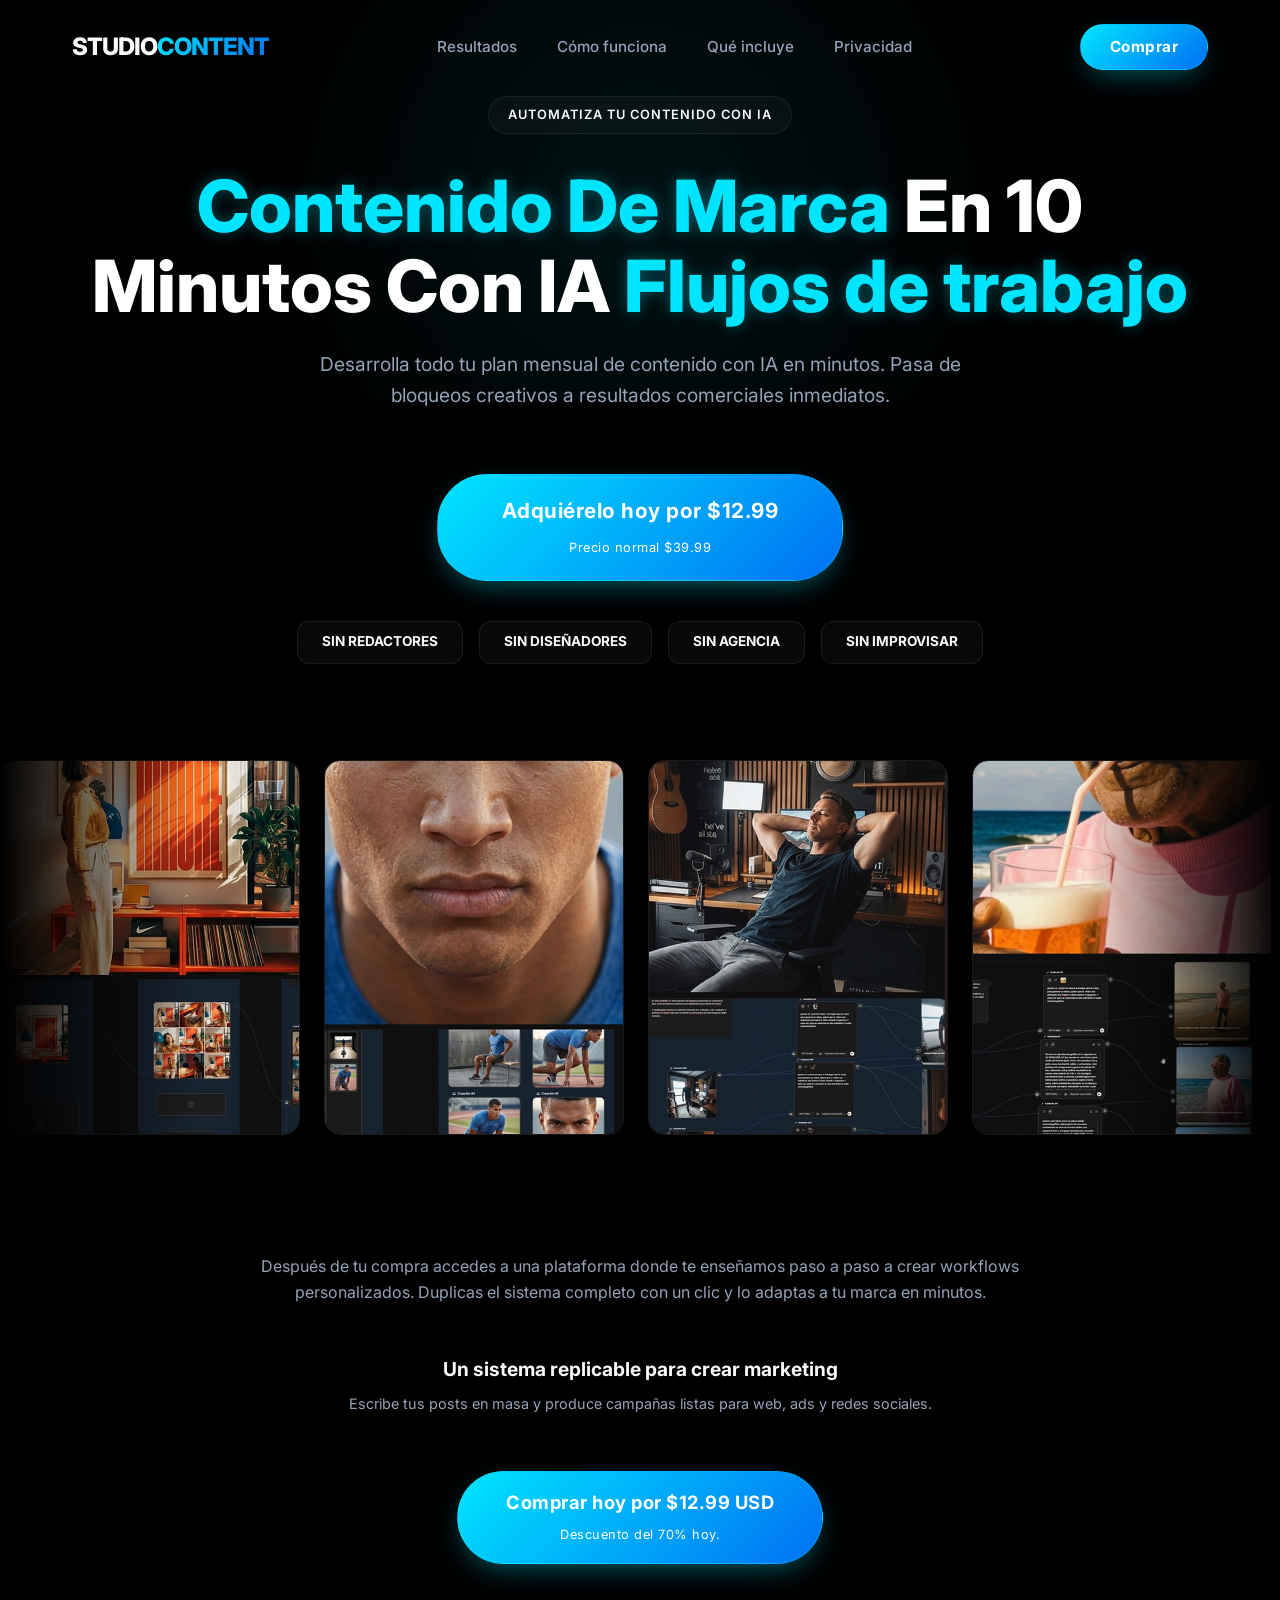
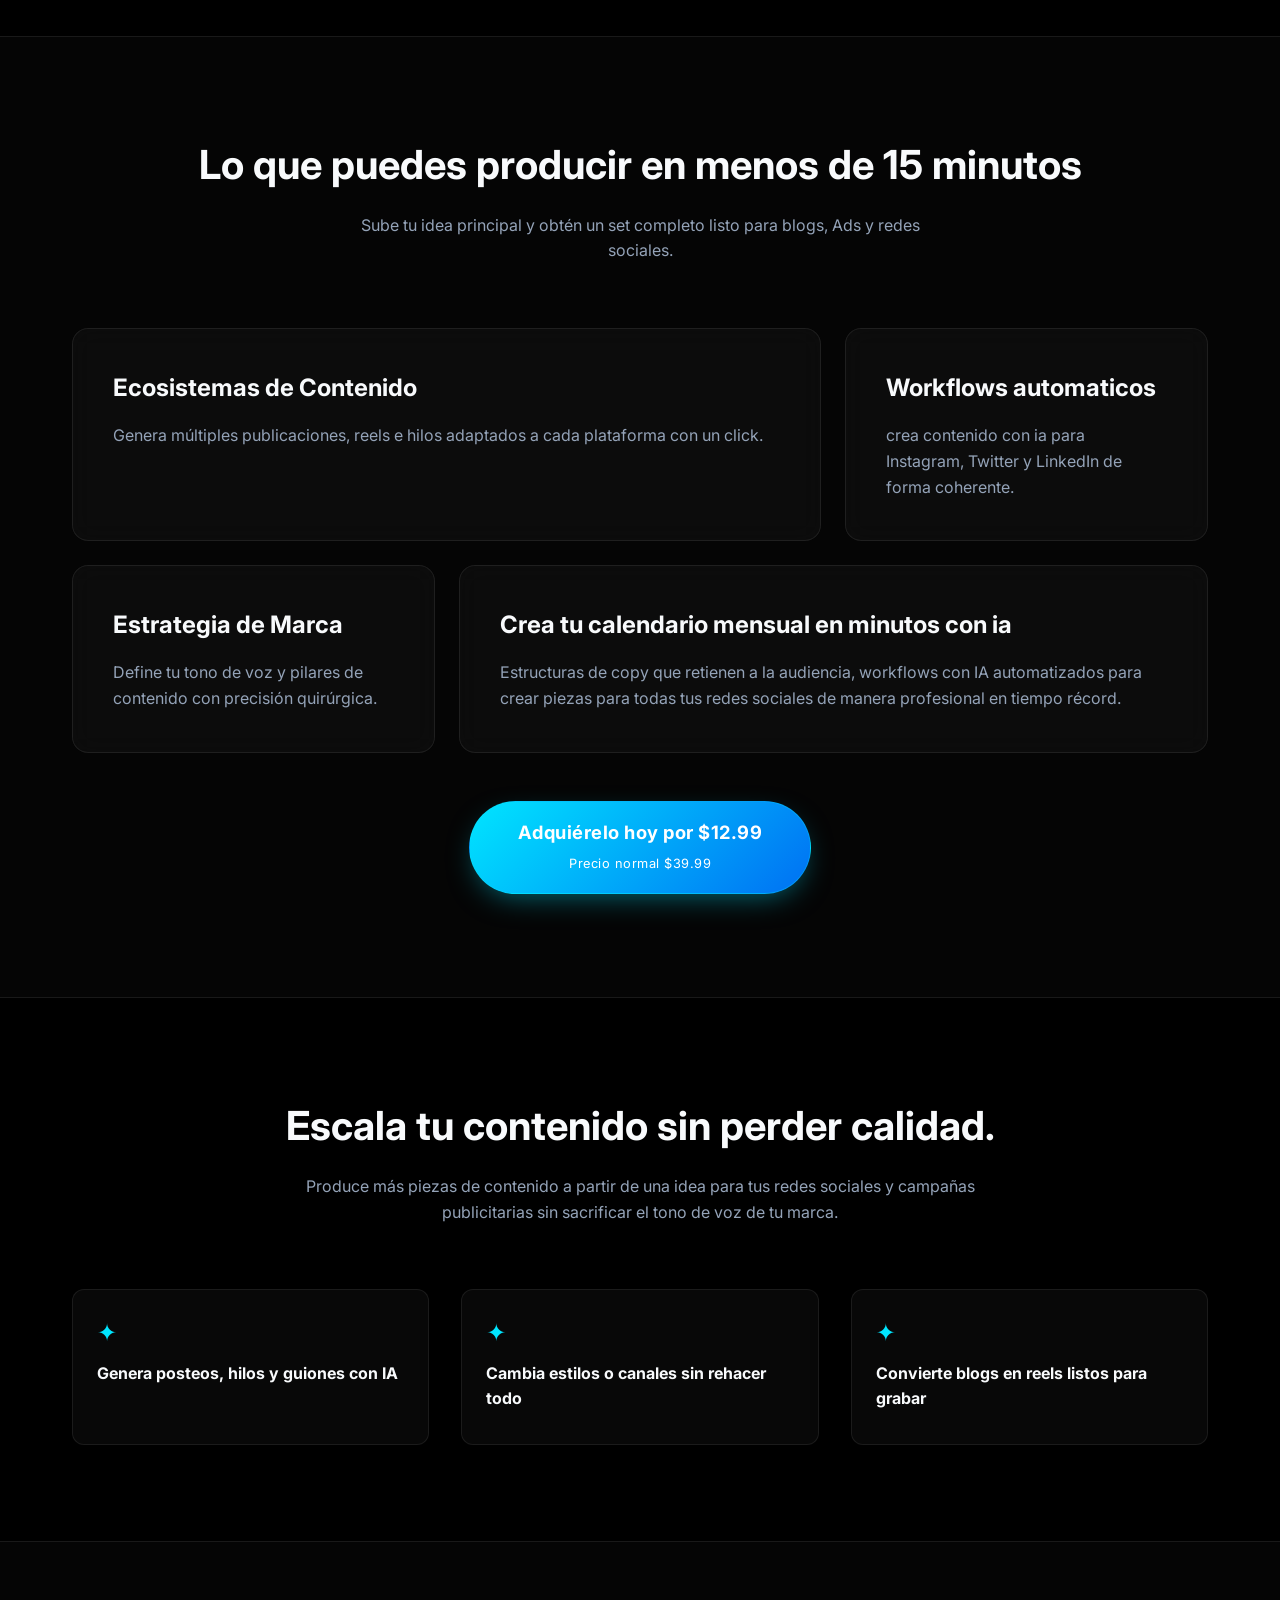
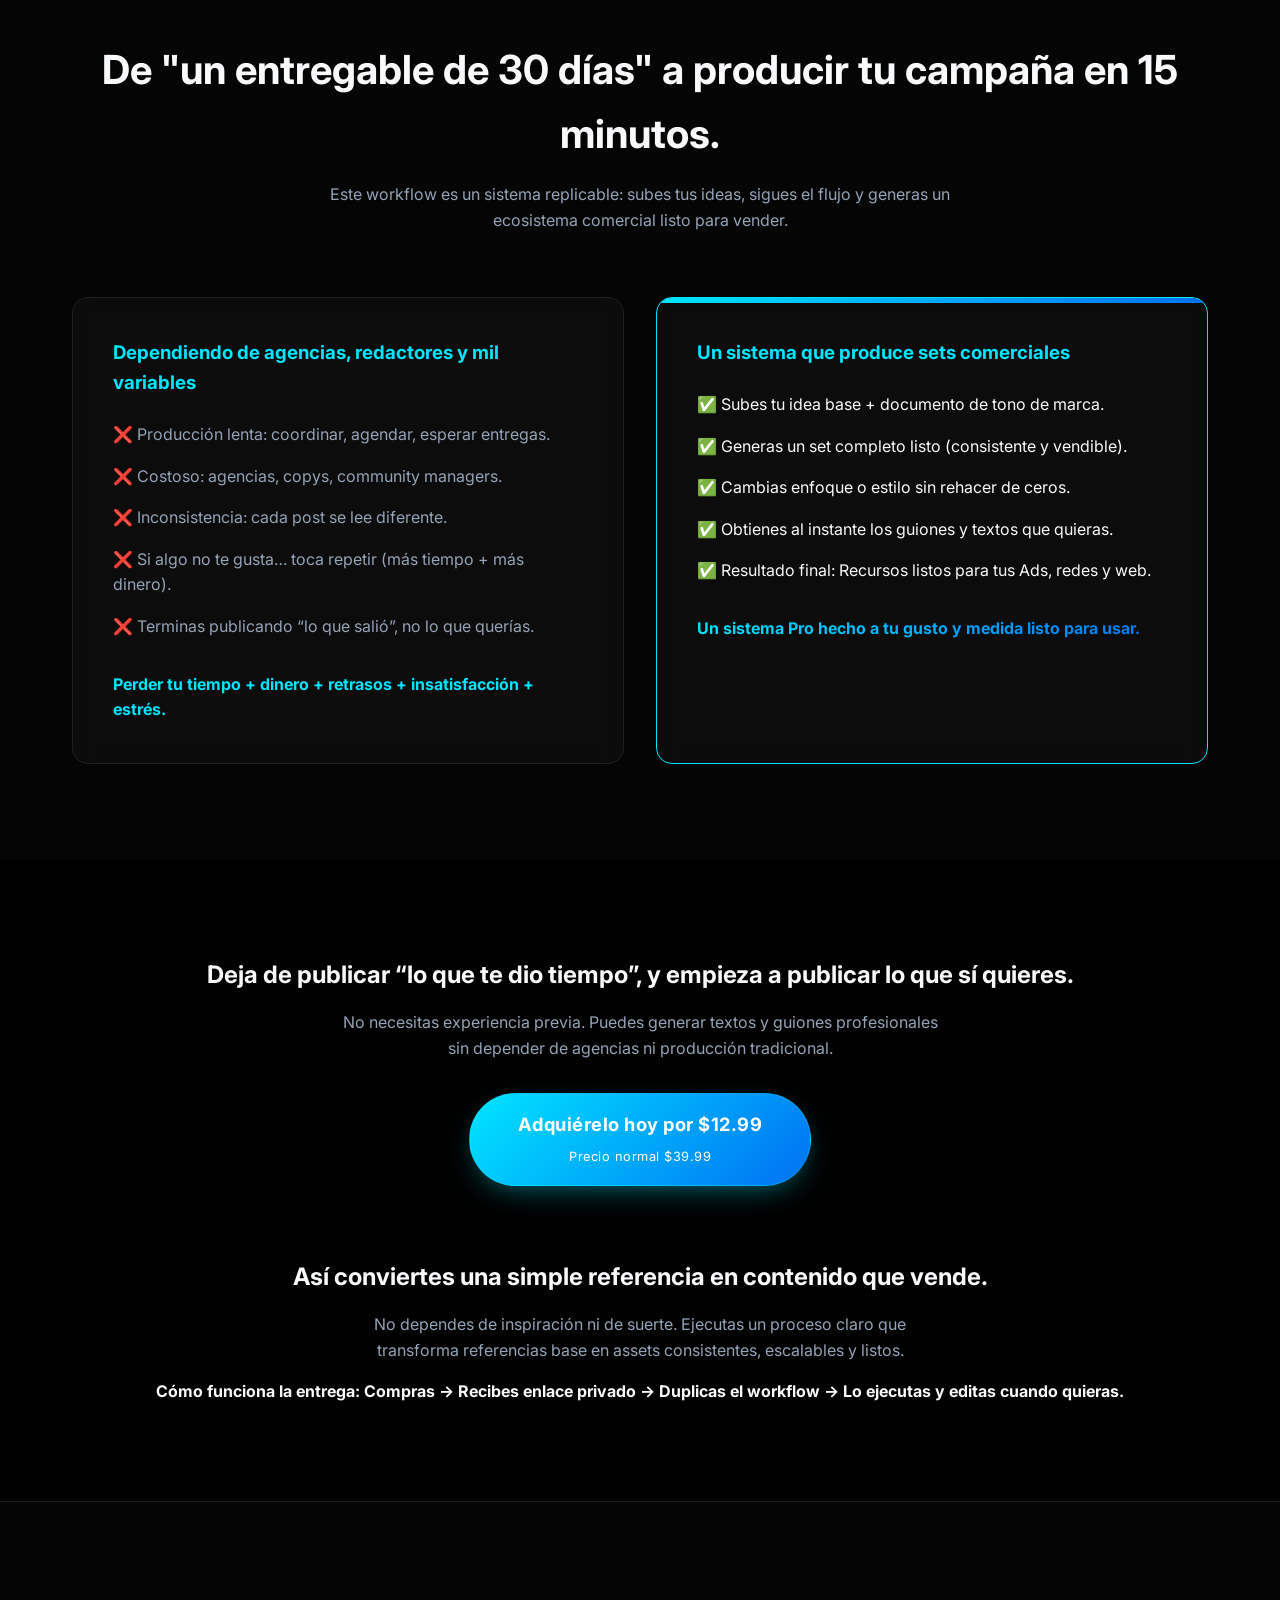
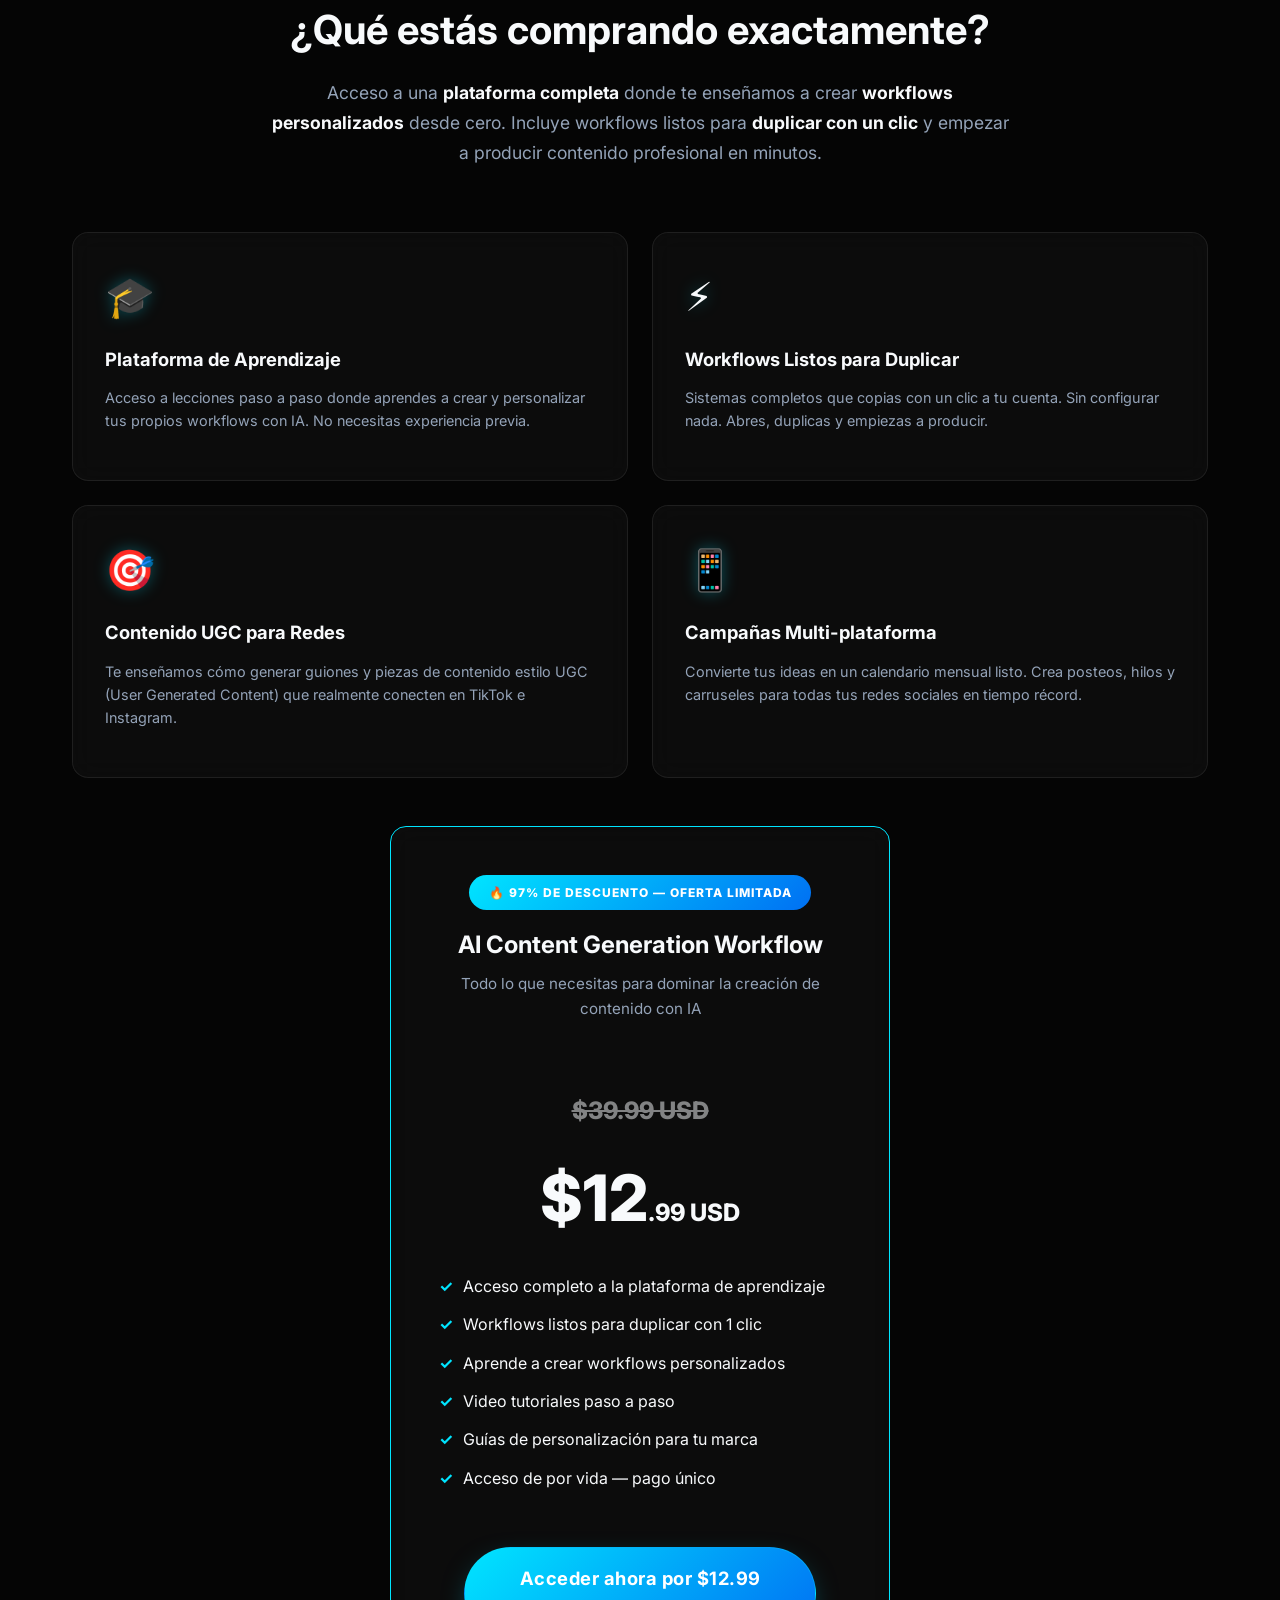
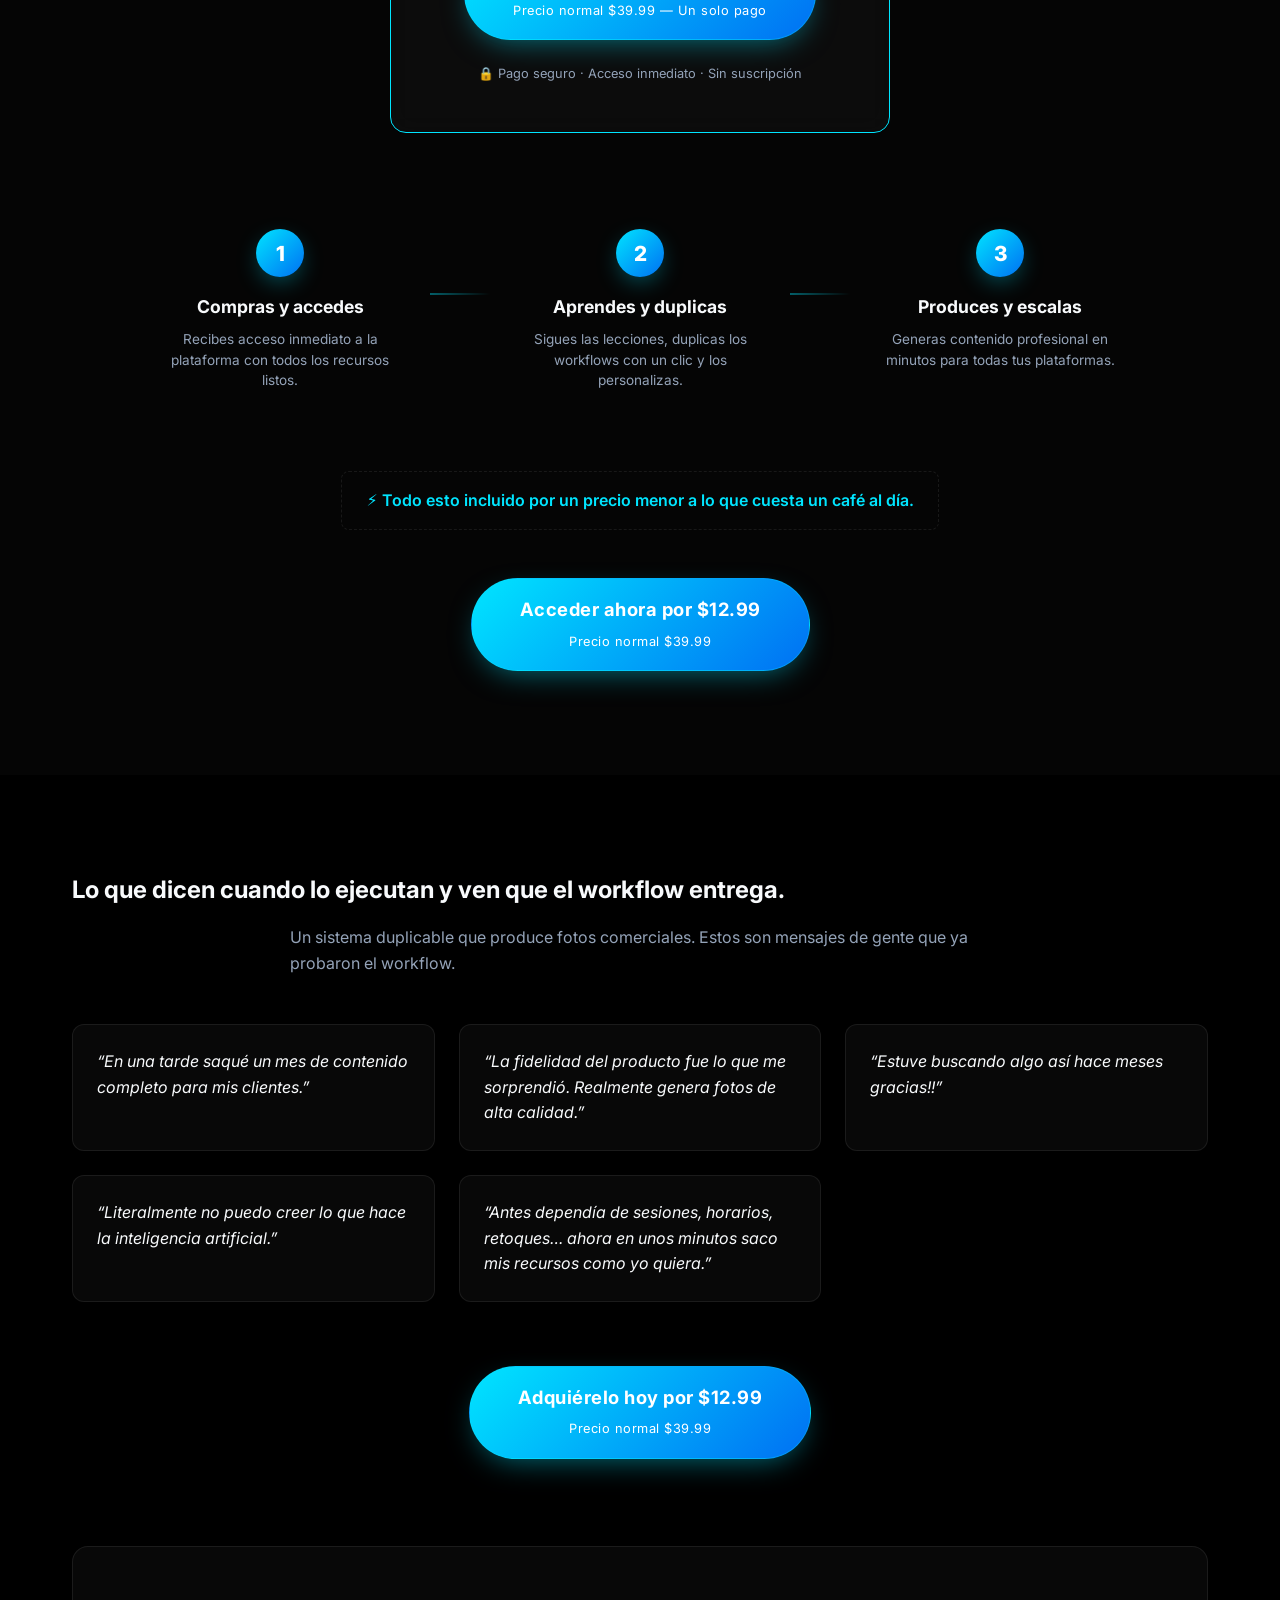
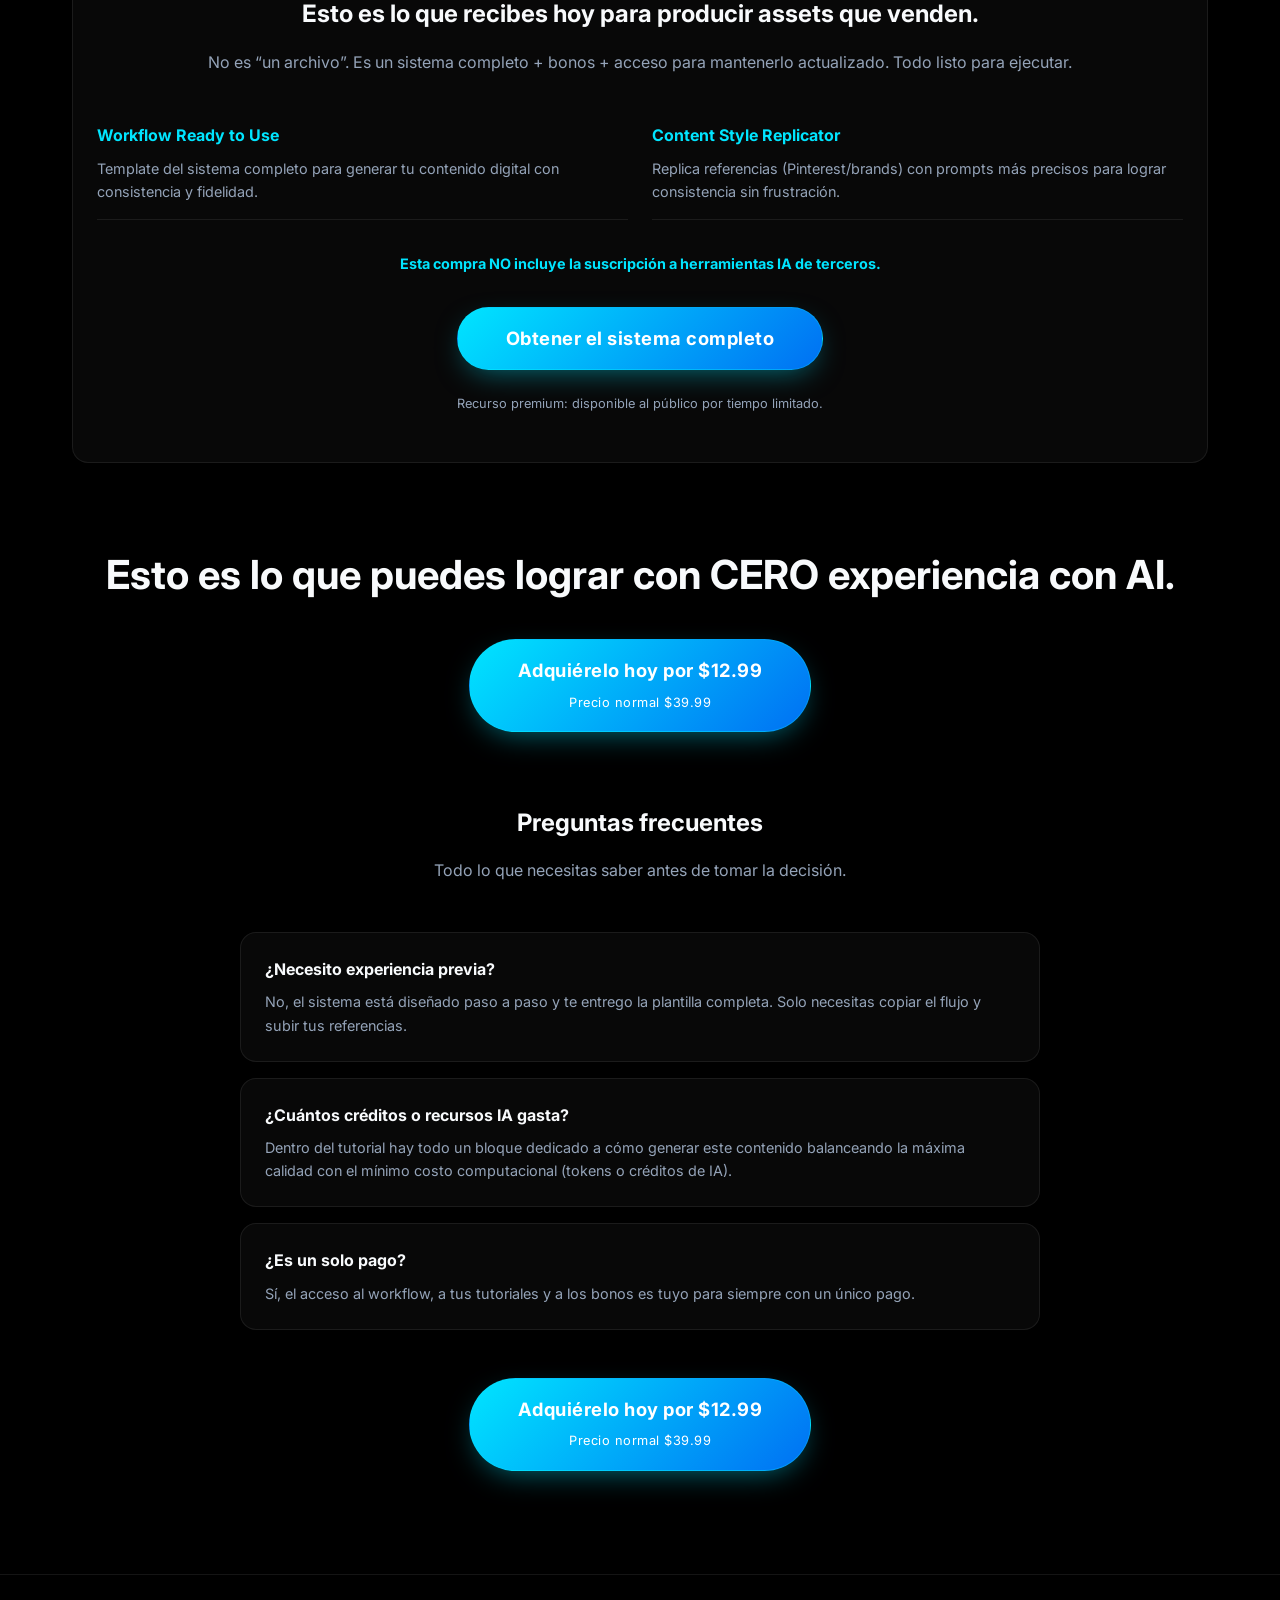
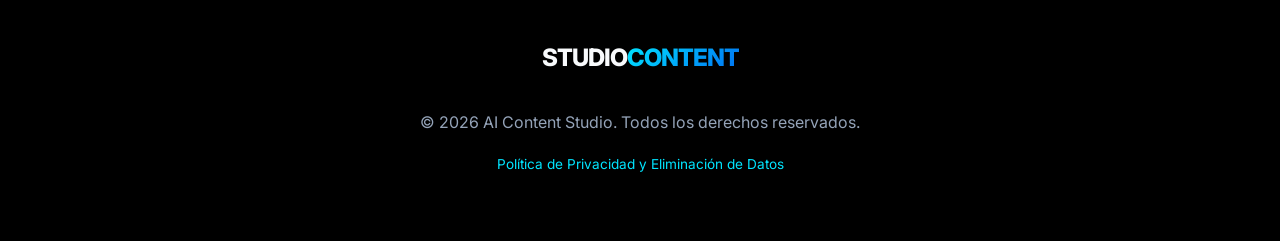
==== index.html @ d4dc36b8 "Add files via upload" ====
<!DOCTYPE html>
<html lang="es">

<head>
    <meta charset="UTF-8">
    <meta name="viewport" content="width=device-width, initial-scale=1.0">
    <title>AI Content Studio | El Workflow Definitivo de Generación de Contenido</title>
    <meta name="description"
        content="Genera artículos, redes sociales y guiones con IA en minutos. Workflow replicable.">
    <link rel="stylesheet" href="style.css">
    <link rel="preconnect" href="https://fonts.googleapis.com">
    <link rel="preconnect" href="https://fonts.gstatic.com" crossorigin>
    <link href="https://fonts.googleapis.com/css2?family=Inter:wght@400;500;600;700;800&display=swap" rel="stylesheet">

    <!-- Meta Pixel Code -->
    <script>
        !function (f, b, e, v, n, t, s) {
            if (f.fbq) return; n = f.fbq = function () {
                n.callMethod ?
                    n.callMethod.apply(n, arguments) : n.queue.push(arguments)
            };
            if (!f._fbq) f._fbq = n; n.push = n; n.loaded = !0; n.version = '2.0';
            n.queue = []; t = b.createElement(e); t.async = !0;
            t.src = v; s = b.getElementsByTagName(e)[0];
            s.parentNode.insertBefore(t, s)
        }(window, document, 'script',
            'https://connect.facebook.net/en_US/fbevents.js');
        fbq('init', '1442973510807376');
        fbq('track', 'PageView');
    </script>
    <noscript><img height="1" width="1" style="display:none"
            src="https://www.facebook.com/tr?id=1442973510807376&ev=PageView&noscript=1" /></noscript>
    <!-- End Meta Pixel Code -->
</head>

<body>

    <header id="main-header">
        <div class="container nav-wrapper">
            <nav>
                <div class="logo">STUDIO<span class="gradient-text">CONTENT</span></div>
                <ul class="nav-links">
                    <li><a href="#resultados">Resultados</a></li>
                    <li><a href="#como-funciona">Cómo funciona</a></li>
                    <li><a href="#incluye">Qué incluye</a></li>
                    <li><a href="privacidad.html">Privacidad</a></li>
                </ul>
                <a href="https://studiocontent-2.myshopify.com/checkouts/cn/hWNBkks9FLQfvspWNMtIeaUk/es-cl" target="_blank" class="btn-primary btn-bounce"
                    style="padding: 0.5rem 1.5rem; width: auto; font-size: 0.9rem;">Comprar</a>
            </nav>
        </div>
    </header>

    <main>
        <!-- Hero Section -->
        <section class="hero reveal">
            <div class="container">
                <div class="badge">automatiza tu contenido con ia </div>
                <h1 class="hero-title">
                    <span class="magenta-text text-block">Contenido De Marca</span>
                    <span class="white-text text-block">En 10 Minutos Con IA</span>
                    <span class="magenta-text text-block">Flujos de trabajo</span>
                </h1>
                <p>Desarrolla todo tu plan mensual de contenido con IA en minutos. Pasa de bloqueos creativos a
                    resultados comerciales inmediatos.</p>



                <a href="#comprar" class="btn-primary btn-hero"
                    style="margin: 1.5rem auto 2rem; display: inline-block;">Adquiérelo hoy por $12.99<br><span
                        style="font-size: 0.8rem; font-weight: normal;">Precio normal $39.99</span></a>

                <div class="pills-container">
                    <div class="pill">SIN REDACTORES</div>
                    <div class="pill">SIN DISEÑADORES</div>
                    <div class="pill">SIN AGENCIA</div>
                    <div class="pill">SIN IMPROVISAR</div>
                </div>

                <!-- Marquee Carousel de Resultados -->
                <div class="marquee-container" style="margin-bottom: 3rem;">
                    <!-- Difuminados a los lados para efecto infinity -->
                    <div class="marquee-fade-left"></div>
                    <div class="marquee-fade-right"></div>

                    <!-- Carrusel Superior (de derecha a izquierda) -->
                    <div class="marquee-track">
                        <!-- Grupo 1 -->
                        <div class="marquee-item">
                            <div class="marquee-item-glow"></div><img src="img1.png" alt="Creativo AI 1" loading="lazy">
                        </div>
                        <div class="marquee-item">
                            <div class="marquee-item-glow"></div><img src="img2.png" alt="Creativo AI 2" loading="lazy">
                        </div>
                        <div class="marquee-item">
                            <div class="marquee-item-glow"></div><img src="img3.png" alt="Creativo AI 3" loading="lazy">
                        </div>
                        <div class="marquee-item">
                            <div class="marquee-item-glow"></div><img src="img4.png" alt="Creativo AI 4" loading="lazy">
                        </div>
                        <div class="marquee-item">
                            <div class="marquee-item-glow"></div><img src="img5.png" alt="Creativo AI 5" loading="lazy">
                        </div>
                        <div class="marquee-item">
                            <div class="marquee-item-glow"></div><img src="img6.png" alt="Creativo AI 6" loading="lazy">
                        </div>
                        <!-- Grupo 2 (Duplicado exacto para hacer el loop) -->
                        <div class="marquee-item">
                            <div class="marquee-item-glow"></div><img src="img1.png" alt="Creativo AI 1" loading="lazy">
                        </div>
                        <div class="marquee-item">
                            <div class="marquee-item-glow"></div><img src="img2.png" alt="Creativo AI 2" loading="lazy">
                        </div>
                        <div class="marquee-item">
                            <div class="marquee-item-glow"></div><img src="img3.png" alt="Creativo AI 3" loading="lazy">
                        </div>
                        <div class="marquee-item">
                            <div class="marquee-item-glow"></div><img src="img4.png" alt="Creativo AI 4" loading="lazy">
                        </div>
                        <div class="marquee-item">
                            <div class="marquee-item-glow"></div><img src="img5.png" alt="Creativo AI 5" loading="lazy">
                        </div>
                        <div class="marquee-item">
                            <div class="marquee-item-glow"></div><img src="img6.png" alt="Creativo AI 6" loading="lazy">
                        </div>
                    </div>

                </div>

                <p style="font-size: 1rem; color: var(--text-secondary); max-width: 800px; margin: 0 auto 2rem;">
                    Después de tu compra accedes a una plataforma donde te enseñamos paso a paso a crear workflows
                    personalizados.
                    Duplicas el sistema completo con un clic y lo adaptas a tu marca en minutos.
                </p>

                <div style="margin-top: 3rem; text-align: center;">
                    <h3 style="font-size: 1.2rem; margin-bottom: 0.5rem;">Un sistema replicable para crear marketing
                    </h3>
                    <p style="color: var(--text-secondary); font-size: 0.9rem;">Escribe tus posts en masa y produce
                        campañas listas para web, ads y redes sociales.</p>
                    <a href="#comprar" class="btn-primary" style="margin-top: 1rem;">Comprar hoy por $12.99 USD<br><span
                            style="font-size: 0.8rem; font-weight: normal;">Descuento del 70% hoy.</span></a>
                </div>
            </div>
        </section>

        <!-- Resultados Section -->
        <section id="resultados" class="reveal"
            style="background: rgba(255,255,255,0.02); border-top: 1px solid var(--glass-border); border-bottom: 1px solid var(--glass-border);">
            <div class="container text-center">
                <div class="section-head">
                    <h2>Lo que puedes producir en menos de 15 minutos</h2>
                    <p style="color: var(--text-secondary); max-width: 600px; margin: 0 auto;">Sube tu idea principal y
                        obtén un set completo listo para blogs, Ads y redes sociales.</p>
                </div>

                <div class="bento-grid">
                    <div class="bento-item bento-1 glass" style="text-align: left;">
                        <h3>Ecosistemas de Contenido</h3>
                        <p> Genera múltiples publicaciones, reels e hilos adaptados a cada plataforma con un click.</p>
                    </div>
                    <div class="bento-item bento-2 glass" style="text-align: left;">
                        <h3>Workflows automaticos</h3>
                        <p>crea contenido con ia para Instagram, Twitter y LinkedIn de forma coherente.</p>
                    </div>
                    <div class="bento-item bento-3 glass" style="text-align: left;">
                        <h3>Estrategia de Marca</h3>
                        <p>Define tu tono de voz y pilares de contenido con precisión quirúrgica.</p>
                    </div>
                    <div class="bento-item bento-4 glass" style="text-align: left;">
                        <h3>Crea tu calendario mensual en minutos con ia</h3>
                        <p>Estructuras de copy que retienen a la audiencia, workflows con IA automatizados para crear
                            piezas para todas tus redes sociales de manera profesional en tiempo récord.</p>
                    </div>
                </div>

                <div style="margin-top: 3rem; text-align: center;">
                    <a href="#comprar" class="btn-primary">Adquiérelo hoy por $12.99<br><span
                            style="font-size: 0.8rem; font-weight: normal;">Precio normal $39.99</span></a>
                </div>
            </div>
        </section>

        <!-- Escala tu contenido -->
        <section class="reveal">
            <div class="container">
                <div class="section-head">
                    <h2>Escala tu contenido sin perder calidad.</h2>
                    <p style="color: var(--text-secondary); max-width: 700px; margin: 0 auto;">Produce más piezas de
                        contenido a partir de una idea para tus redes sociales y campañas publicitarias sin sacrificar
                        el
                        tono de voz de tu marca.</p>
                </div>
                <div style="display: flex; gap: 2rem; justify-content: center; flex-wrap: wrap;">
                    <div class="glass" style="padding: 1.5rem; border-radius: 12px; flex: 1; min-width: 250px;">
                        <span style="color: var(--accent-cyan); font-size: 1.5rem;">✦</span>
                        <h4 style="margin: 0.5rem 0;">Genera posteos, hilos y guiones con IA</h4>
                    </div>
                    <div class="glass" style="padding: 1.5rem; border-radius: 12px; flex: 1; min-width: 250px;">
                        <span style="color: var(--accent-cyan); font-size: 1.5rem;">✦</span>
                        <h4 style="margin: 0.5rem 0;">Cambia estilos o canales sin rehacer todo</h4>
                    </div>
                    <div class="glass" style="padding: 1.5rem; border-radius: 12px; flex: 1; min-width: 250px;">
                        <span style="color: var(--accent-cyan); font-size: 1.5rem;">✦</span>
                        <h4 style="margin: 0.5rem 0;">Convierte blogs en reels listos para grabar</h4>
                    </div>
                </div>
            </div>
        </section>

        <!-- Comparativa -->
        <section id="como-funciona" class="reveal"
            style="background: rgba(255,255,255,0.02); border-top: 1px solid var(--glass-border);">
            <div class="container">
                <div class="section-head">
                    <h2>De "un entregable de 30 días" a producir tu campaña en 15 minutos.</h2>
                    <p style="color: var(--text-secondary); max-width: 700px; margin: 0 auto;">Este workflow es un
                        sistema replicable: subes tus ideas, sigues el flujo y generas un ecosistema comercial listo
                        para vender.</p>
                </div>

                <div style="display: grid; grid-template-columns: repeat(auto-fit, minmax(300px, 1fr)); gap: 2rem;">
                    <div class="glass" style="padding: 2.5rem;">
                        <h3 style="color: #00e5ff; margin-bottom: 1.5rem;">Dependiendo de agencias, redactores y mil
                            variables</h3>
                        <ul style="list-style: none;">
                            <li style="margin-bottom: 1rem; color: var(--text-secondary);">❌ Producción lenta:
                                coordinar, agendar, esperar entregas.</li>
                            <li style="margin-bottom: 1rem; color: var(--text-secondary);">❌ Costoso: agencias, copys,
                                community managers.</li>
                            <li style="margin-bottom: 1rem; color: var(--text-secondary);">❌ Inconsistencia: cada post
                                se lee diferente.</li>
                            <li style="margin-bottom: 1rem; color: var(--text-secondary);">❌ Si algo no te gusta… toca
                                repetir (más tiempo + más dinero).</li>
                            <li style="margin-bottom: 1rem; color: var(--text-secondary);">❌ Terminas publicando “lo que
                                salió”, no lo que querías.</li>
                        </ul>
                        <p style="margin-top: 2rem; font-weight: bold; color: #00e5ff;">Perder tu tiempo + dinero +
                            retrasos + insatisfacción + estrés.</p>
                    </div>

                    <div class="glass"
                        style="padding: 2.5rem; border-color: var(--accent-cyan); position: relative; overflow: hidden;">
                        <div
                            style="position: absolute; top: 0; left: 0; width: 100%; height: 5px; background: var(--gradient-primary);">
                        </div>
                        <h3 style="color: var(--accent-cyan); margin-bottom: 1.5rem;">Un sistema que produce sets
                            comerciales</h3>
                        <ul style="list-style: none;">
                            <li style="margin-bottom: 1rem;">✅ Subes tu idea base + documento de tono de marca.</li>
                            <li style="margin-bottom: 1rem;">✅ Generas un set completo listo (consistente y vendible).
                            </li>
                            <li style="margin-bottom: 1rem;">✅ Cambias enfoque o estilo sin rehacer de ceros.</li>
                            <li style="margin-bottom: 1rem;">✅ Obtienes al instante los guiones y textos que quieras.
                            </li>
                            <li style="margin-bottom: 1rem;">✅ Resultado final: Recursos listos para tus Ads, redes y
                                web.</li>
                        </ul>
                        <p style="margin-top: 2rem; font-weight: bold;" class="gradient-text">Un sistema Pro hecho a tu
                            gusto y medida listo para usar.</p>
                    </div>
                </div>
            </div>
        </section>

        <!-- CTA Medio -->
        <section class="reveal" style="text-align: center;">
            <div class="container">
                <h2>Deja de publicar “lo que te dio tiempo”, y empieza a publicar lo que sí quieres.</h2>
                <p style="color: var(--text-secondary); max-width: 600px; margin: 1rem auto 2rem;">No necesitas
                    experiencia previa. Puedes generar textos y guiones profesionales sin depender de agencias ni
                    producción tradicional.</p>
                <a href="#comprar" class="btn-primary">Adquiérelo
                    hoy por $12.99<br><span style="font-size: 0.8rem; font-weight: normal;">Precio normal
                        $39.99</span></a>

                <h3 style="margin-top: 4rem; font-size: 1.5rem;">Así conviertes una simple referencia en contenido que
                    vende.</h3>
                <p style="color: var(--text-secondary); max-width: 600px; margin: 1rem auto;">No dependes de inspiración
                    ni de suerte. Ejecutas un proceso claro que transforma referencias base en assets consistentes,
                    escalables y listos.</p>
                <p style="font-weight: bold; margin-top: 1rem;">Cómo funciona la entrega: Compras → Recibes enlace
                    privado → Duplicas el workflow → Lo ejecutas y editas cuando quieras.</p>
            </div>
        </section>

        <!-- Que incluye -->
        <section id="incluye" class="reveal"
            style="background: rgba(255,255,255,0.02); border-top: 1px solid var(--glass-border);">
            <div class="container">
                <div class="section-head">
                    <h2>¿Qué estás comprando exactamente?</h2>
                    <p
                        style="color: var(--text-secondary); max-width: 750px; margin: 0 auto; font-size: 1.1rem; line-height: 1.7;">
                        Acceso a una <strong style="color: var(--text-primary);">plataforma completa</strong> donde te
                        enseñamos a crear
                        <strong style="color: var(--text-primary);">workflows personalizados</strong> desde cero.
                        Incluye workflows listos para <strong style="color: var(--text-primary);">duplicar con un
                            clic</strong>
                        y empezar a producir contenido profesional en minutos.
                    </p>
                </div>

                <!-- Value Stack Visual -->
                <div class="value-stack-grid">
                    <div class="value-card glass">
                        <div class="value-card-icon">🎓</div>
                        <h4>Plataforma de Aprendizaje</h4>
                        <p>Acceso a lecciones paso a paso donde aprendes a crear y personalizar tus propios workflows
                            con IA. No necesitas experiencia previa.</p>
                    </div>
                    <div class="value-card glass">
                        <div class="value-card-icon">⚡</div>
                        <h4>Workflows Listos para Duplicar</h4>
                        <p>Sistemas completos que copias con un clic a tu cuenta. Sin configurar nada. Abres, duplicas y
                            empiezas a producir.</p>
                    </div>
                    <div class="value-card glass">
                        <div class="value-card-icon">🎯</div>
                        <h4>Contenido UGC para Redes</h4>
                        <p>Te enseñamos cómo generar guiones y piezas de contenido estilo UGC (User Generated Content)
                            que realmente conecten en TikTok e Instagram.</p>
                    </div>
                    <div class="value-card glass">
                        <div class="value-card-icon">📱</div>
                        <h4>Campañas Multi-plataforma</h4>
                        <p>Convierte tus ideas en un calendario mensual listo. Crea posteos, hilos y carruseles para
                            todas tus redes sociales en tiempo récord.</p>
                    </div>
                </div>

                <div id="comprar" class="pricing-card glass"
                    style="border-color: var(--accent-cyan); margin-bottom: 4rem;">
                    <div class="pricing-badge">🔥 97% DE DESCUENTO — OFERTA LIMITADA</div>
                    <h3 style="font-size: 1.5rem; margin-bottom: 0.5rem;">AI Content Generation Workflow</h3>
                    <p style="color: var(--text-secondary); font-size: 0.95rem; margin-bottom: 1rem;">Todo lo que
                        necesitas para dominar la creación de contenido con IA</p>
                    <div class="price">
                        <span class="old-price">$39.99 USD</span><br>
                        $12<span style="font-size: 1.5rem">.99 USD</span>
                    </div>
                    <ul class="features-list">
                        <li>Acceso completo a la plataforma de aprendizaje</li>
                        <li>Workflows listos para duplicar con 1 clic</li>
                        <li>Aprende a crear workflows personalizados</li>
                        <li>Video tutoriales paso a paso</li>
                        <li>Guías de personalización para tu marca</li>
                        <li>Acceso de por vida — pago único</li>
                    </ul>
                    <a href="https://studiocontent-2.myshopify.com/checkouts/cn/hWNBkks9FLQfvspWNMtIeaUk/es-cl" target="_blank" class="btn-primary"
                        style="margin-top: 1.5rem;">Acceder ahora por $12.99<br><span
                            style="font-size: 0.8rem; font-weight: normal;">Precio normal $39.99 — Un solo
                            pago</span></a>
                    <p style="font-size: 0.8rem; margin-top: 1rem; color: var(--text-secondary);">🔒 Pago seguro ·
                        Acceso inmediato · Sin suscripción</p>
                </div>

                <!-- 3 Steps -->
                <div class="steps-row">
                    <div class="step-item">
                        <div class="step-number">1</div>
                        <h4>Compras y accedes</h4>
                        <p>Recibes acceso inmediato a la plataforma con todos los recursos listos.</p>
                    </div>
                    <div class="step-divider"></div>
                    <div class="step-item">
                        <div class="step-number">2</div>
                        <h4>Aprendes y duplicas</h4>
                        <p>Sigues las lecciones, duplicas los workflows con un clic y los personalizas.</p>
                    </div>
                    <div class="step-divider"></div>
                    <div class="step-item">
                        <div class="step-number">3</div>
                        <h4>Produces y escalas</h4>
                        <p>Generas contenido profesional en minutos para todas tus plataformas.</p>
                    </div>
                </div>

                <div style="text-align: center; margin: 3rem 0;">
                    <p
                        style="font-weight: 600; color: var(--accent-cyan); border: 1px dashed var(--glass-border); padding: 1rem 1.5rem; border-radius: 8px; display: inline-block; font-size: 1rem;">
                        ⚡ Todo esto incluido por un precio menor a lo que cuesta un café al día.</p>
                </div>

                <div style="text-align: center;">
                    <a href="#comprar" class="btn-primary">Acceder ahora por $12.99<br><span
                            style="font-size: 0.8rem; font-weight: normal;">Precio normal $39.99</span></a>
                </div>
            </div>
        </section>

        <!-- Extras -->
        <section class="reveal">
            <div class="container text-center">
                <h2>Lo que dicen cuando lo ejecutan y ven que el workflow entrega.</h2>
                <p style="color: var(--text-secondary); max-width: 700px; margin: 1rem auto 3rem;">Un sistema duplicable
                    que produce fotos comerciales. Estos son mensajes de gente que ya probaron el workflow.</p>

                <div
                    style="display: grid; grid-template-columns: repeat(auto-fit, minmax(280px, 1fr)); gap: 1.5rem; text-align: left; margin-bottom: 4rem;">
                    <div class="glass" style="padding: 1.5rem; border-radius: 12px;">
                        <p style="font-style: italic; color: var(--text-primary);">“En una tarde saqué un mes de
                            contenido completo para mis clientes.”</p>
                    </div>
                    <div class="glass" style="padding: 1.5rem; border-radius: 12px;">
                        <p style="font-style: italic; color: var(--text-primary);">“La fidelidad del producto fue lo que
                            me sorprendió. Realmente genera fotos de alta calidad.”</p>
                    </div>
                    <div class="glass" style="padding: 1.5rem; border-radius: 12px;">
                        <p style="font-style: italic; color: var(--text-primary);">“Estuve buscando algo así hace meses
                            gracias!!”</p>
                    </div>
                    <div class="glass" style="padding: 1.5rem; border-radius: 12px;">
                        <p style="font-style: italic; color: var(--text-primary);">“Literalmente no puedo creer lo que
                            hace la inteligencia artificial.”</p>
                    </div>
                    <div class="glass" style="padding: 1.5rem; border-radius: 12px;">
                        <p style="font-style: italic; color: var(--text-primary);">“Antes dependía de sesiones,
                            horarios, retoques… ahora en unos minutos saco mis recursos como yo quiera.”</p>
                    </div>
                </div>

                <div style="text-align: center;">
                    <a href="#comprar" class="btn-primary"
                        style="margin-bottom: 5rem; display: inline-block;">Adquiérelo hoy por $12.99<br><span
                            style="font-size: 0.8rem; font-weight: normal;">Precio normal $39.99</span></a>
                </div>

                <!-- Recap Final -->
                <div class="glass" style="padding: 3rem 1.5rem; margin-bottom: 5rem; text-align: left;">
                    <h2 style="text-align: center; margin-bottom: 1rem;">Esto es lo que recibes hoy para producir assets
                        que venden.</h2>
                    <p style="text-align: center; color: var(--text-secondary); margin-bottom: 3rem;">No es “un
                        archivo”. Es un sistema completo + bonos + acceso para mantenerlo actualizado. Todo listo para
                        ejecutar.</p>

                    <div
                        style="display: grid; grid-template-columns: repeat(auto-fit, minmax(250px, 1fr)); gap: 1.5rem;">
                        <div style="border-bottom: 1px solid var(--glass-border); padding-bottom: 1rem;">
                            <h4 style="color: var(--accent-cyan); margin-bottom: 0.5rem;">Workflow Ready to Use</h4>
                            <p style="color: var(--text-secondary); font-size: 0.9rem;">Template del sistema completo
                                para generar tu contenido digital con consistencia y fidelidad.</p>
                        </div>
                        <div style="border-bottom: 1px solid var(--glass-border); padding-bottom: 1rem;">
                            <h4 style="color: var(--accent-cyan); margin-bottom: 0.5rem;">Content Style Replicator</h4>
                            <p style="color: var(--text-secondary); font-size: 0.9rem;">Replica referencias
                                (Pinterest/brands) con prompts más precisos para lograr consistencia sin frustración.
                            </p>
                        </div>


                    </div>

                    <p
                        style="color: #00e5ff; text-align: center; margin-top: 2rem; font-weight: bold; font-size: 0.9rem;">
                        Esta compra NO incluye la suscripción a herramientas IA de terceros.</p>

                    <div style="text-align: center; margin-top: 2rem;">
                        <a href="#comprar" class="btn-primary">Obtener el sistema completo</a>
                        <p style="font-size: 0.8rem; margin-top: 1rem; color: var(--text-secondary);">Recurso premium:
                            disponible al público por tiempo limitado.</p>
                    </div>
                </div>

                <h2 style="font-size: 2.5rem; margin-bottom: 2rem; text-align: center;">Esto es lo que puedes lograr con
                    CERO experiencia con
                    AI.</h2>
                <div style="text-align: center;">
                    <a href="#comprar" class="btn-primary"
                        style="margin-bottom: 4rem; display: inline-block;">Adquiérelo hoy por $12.99<br><span
                            style="font-size: 0.8rem; font-weight: normal;">Precio normal $39.99</span></a>
                </div>

                <!-- FAQ -->
                <div id="faq" style="text-align: left; max-width: 800px; margin: 0 auto;">
                    <h2 style="text-align: center; margin-bottom: 1rem;">Preguntas frecuentes</h2>
                    <p style="text-align: center; color: var(--text-secondary); margin-bottom: 3rem;">Todo lo que
                        necesitas saber antes de tomar la decisión.</p>

                    <div class="glass" style="padding: 1.5rem; margin-bottom: 1rem;">
                        <h4 style="margin-bottom: 0.5rem;">¿Necesito experiencia previa?</h4>
                        <p style="color: var(--text-secondary); font-size: 0.9rem;">No, el sistema está diseñado paso a
                            paso y te entrego la plantilla completa. Solo necesitas copiar el flujo y subir tus
                            referencias.</p>
                    </div>
                    <div class="glass" style="padding: 1.5rem; margin-bottom: 1rem;">
                        <h4 style="margin-bottom: 0.5rem;">¿Cuántos créditos o recursos IA gasta?</h4>
                        <p style="color: var(--text-secondary); font-size: 0.9rem;">Dentro del tutorial hay todo un
                            bloque dedicado a cómo generar este contenido balanceando la máxima calidad con el mínimo
                            costo computacional (tokens o créditos de IA).</p>
                    </div>
                    <div class="glass" style="padding: 1.5rem; margin-bottom: 1rem;">
                        <h4 style="margin-bottom: 0.5rem;">¿Es un solo pago?</h4>
                        <p style="color: var(--text-secondary); font-size: 0.9rem;">Sí, el acceso al workflow, a tus
                            tutoriales
                            y a los bonos es tuyo para siempre con un único pago.</p>
                    </div>

                    <div style="text-align: center; margin-top: 3rem;">
                        <a href="#comprar" class="btn-primary">Adquiérelo hoy por $12.99<br><span
                                style="font-size: 0.8rem; font-weight: normal;">Precio normal $39.99</span></a>
                    </div>
                </div>

            </div>
        </section>
    </main>

    <footer
        style="padding: 4rem 0; text-align: center; border-top: 1px solid var(--glass-border); background: var(--bg-dark);">
        <div class="container">
            <div class="logo" style="margin-bottom: 2rem;">STUDIO<span class="gradient-text">CONTENT</span></div>
            <p style="color: var(--text-secondary);">&copy; 2026 AI Content Studio. Todos los derechos reservados.</p>
            <p style="margin-top: 1rem;">
                <a href="privacidad.html" style="color: var(--accent-cyan); text-decoration: none; font-size: 0.85rem;">Política de Privacidad y Eliminación de Datos</a>
            </p>
        </div>
    </footer>

    <script src="script.js"></script>
</body>

</html>
---- style.css ----
:root {
    --bg-dark: #000000;
    --card-bg: #0a0a0a;
    --accent-cyan: #00e5ff;
    --accent-emerald: #6ba3ff;
    --text-primary: #f8fafc;
    --text-secondary: #94a3b8;
    --gradient-primary: linear-gradient(135deg, #00e5ff 0%, #0070f3 100%);
    --shadow-neon: 0 0 20px rgba(0, 229, 255, 0.3);
    --glass-effect: rgba(255, 255, 255, 0.03);
    --glass-border: rgba(255, 255, 255, 0.08);
}

* {
    margin: 0;
    padding: 0;
    box-sizing: border-box;
    font-family: 'Inter', system-ui, -apple-system, sans-serif;
}

body {
    background-color: var(--bg-dark);
    color: var(--text-primary);
    overflow-x: hidden;
    line-height: 1.6;
}

/* Scrollbar */
::-webkit-scrollbar {
    width: 6px;
}
::-webkit-scrollbar-track {
    background: var(--bg-dark);
}
::-webkit-scrollbar-thumb {
    background: var(--glass-border);
    border-radius: 10px;
}
::-webkit-scrollbar-thumb:hover {
    background: var(--accent-cyan);
}

/* Utils */
.container {
    max-width: 1200px;
    margin: 0 auto;
    padding: 0 2rem;
}

.gradient-text {
    background: var(--gradient-primary);
    -webkit-background-clip: text;
    background-clip: text;
    -webkit-text-fill-color: transparent;
}

.glass {
    background: var(--glass-effect);
    backdrop-filter: blur(12px);
    border: 1px solid var(--glass-border);
    border-radius: 16px;
}

.btn-primary {
    background: var(--gradient-primary);
    color: #fff;
    padding: 0.8rem 2rem;
    border-radius: 50px;
    text-decoration: none;
    font-weight: 700;
    transition: all 0.4s cubic-bezier(0.4, 0, 0.2, 1);
    box-shadow: 0 10px 30px -10px rgba(0, 229, 255, 0.5);
    display: inline-block;
    border: 1px solid rgba(0, 229, 255, 0.3);
    cursor: pointer;
    position: relative;
    overflow: hidden;
}

.btn-primary::after {
    content: '';
    position: absolute;
    top: 0;
    left: -150%;
    width: 50%;
    height: 100%;
    background: linear-gradient(
        to right,
        rgba(255, 255, 255, 0) 0%,
        rgba(255, 255, 255, 0.4) 50%,
        rgba(255, 255, 255, 0) 100%
    );
    transform: skewX(-25deg);
    animation: shine 4s infinite;
}

@keyframes shine {
    0% { left: -150%; }
    20% { left: 200%; }
    100% { left: 200%; }
}

.btn-primary:hover {
    transform: translateY(-4px) scale(1.03);
    box-shadow: 0 20px 40px -10px rgba(0, 229, 255, 0.8);
    background: linear-gradient(135deg, #00e5ff 20%, #0070f3 100%);
}

@keyframes bounceFast {
    0%, 100% { transform: translateY(0); }
    50% { transform: translateY(-6px); }
}

.btn-bounce {
    animation: bounceFast 0.5s infinite cubic-bezier(0.28, 0.84, 0.42, 1);
}

/* Animations */
.reveal {
    opacity: 0;
    transform: translateY(30px);
    transition: all 1s cubic-bezier(0.22, 1, 0.36, 1);
}

.reveal.revealed {
    opacity: 1;
    transform: translateY(0);
}

/* Header/Nav */
header {
    position: fixed;
    top: 0;
    left: 0;
    width: 100%;
    z-index: 1000;
    padding: 1.5rem 0;
    transition: all 0.3s ease;
}

header.scrolled {
    padding: 1rem 0;
    background: rgba(10, 12, 16, 0.8);
    backdrop-filter: blur(10px);
    border-bottom: 1px solid var(--glass-border);
}

nav {
    display: flex;
    justify-content: space-between;
    align-items: center;
}

.logo {
    font-size: 1.5rem;
    font-weight: 800;
    letter-spacing: -1px;
}

.nav-links {
    display: flex;
    gap: 2.5rem;
    list-style: none;
}

.nav-links a {
    text-decoration: none;
    color: var(--text-secondary);
    font-size: 0.95rem;
    font-weight: 500;
    transition: color 0.3s;
}

.nav-links a:hover {
    color: var(--accent-cyan);
}

/* Hero Section */
.hero {
    padding: 6rem 0 4rem;
    text-align: center;
    position: relative;
}

.hero::before {
    content: '';
    position: absolute;
    top: 0;
    left: 50%;
    transform: translateX(-50%);
    width: 80%;
    height: 400px;
    background: radial-gradient(circle, rgba(0, 229, 255, 0.08) 0%, transparent 70%);
    z-index: -1;
}

.badge {
    background: var(--glass-effect);
    border: 1px solid var(--glass-border);
    padding: 0.5rem 1.2rem;
    border-radius: 100px;
    font-size: 0.8rem;
    font-weight: 600;
    text-transform: uppercase;
    letter-spacing: 1px;
    margin-bottom: 2rem;
    display: inline-block;
}

.hero h1 {
    font-size: clamp(2.5rem, 6vw, 4.5rem);
    font-weight: 800;
    line-height: 1.1;
    margin-bottom: 1.5rem;
}

.magenta-text {
    color: #00e5ff;
    text-shadow: 0 0 15px rgba(0, 229, 255, 0.35);
}

.white-text {
    color: #ffffff;
}

.hero-title .text-block {
    display: inline;
}

.hero p {
    color: var(--text-secondary);
    font-size: 1.2rem;
    max-width: 700px;
    margin: 0 auto 2.5rem;
}

.pills-container {
    display: flex;
    justify-content: center;
    gap: 1rem;
    flex-wrap: wrap;
    margin-bottom: 4rem;
}

.pill {
    background: var(--glass-effect);
    border: 1px solid var(--glass-border);
    padding: 0.6rem 1.5rem;
    border-radius: 12px;
    font-size: 0.85rem;
    font-weight: 700;
    color: var(--text-primary);
}

.hero-media {
    max-width: 1000px;
    margin: 0 auto;
    position: relative;
    border-radius: 20px;
    overflow: hidden;
    box-shadow: 0 40px 100px -30px rgba(0, 0, 0, 0.8);
    border: 1px solid var(--glass-border);
}

.hero-media img {
    width: 100%;
    display: block;
}

/* Video Preview Section Styles */
.video-section-wrapper {
    max-width: 1000px;
    margin: 0 auto 5rem;
    position: relative;
    z-index: 5;
    padding: 0 1rem;
}

.video-glow {
    position: absolute;
    top: 50%;
    left: 50%;
    transform: translate(-50%, -50%);
    width: 110%;
    height: 110%;
    background: radial-gradient(circle, rgba(0, 229, 255, 0.12) 0%, transparent 70%);
    z-index: -1;
    pointer-events: none;
}

.video-container {
    position: relative;
    border-radius: 20px;
    overflow: hidden;
    box-shadow: 0 40px 100px -30px rgba(0, 0, 0, 0.8);
    transition: all 0.5s cubic-bezier(0.16, 1, 0.3, 1);
    border: 1px solid var(--glass-border);
}

.video-container:hover {
    transform: translateY(-8px) scale(1.02);
    box-shadow: 0 50px 110px -20px rgba(0, 229, 255, 0.25);
    border-color: rgba(0, 229, 255, 0.4);
}

.video-poster {
    position: relative;
    width: 100%;
    aspect-ratio: 16 / 9;
    cursor: pointer;
    overflow: hidden;
}

.placeholder-img {
    width: 100%;
    height: 100%;
    object-fit: cover;
    filter: brightness(0.6) contrast(1.1);
    transition: transform 0.8s ease, filter 0.5s ease;
}

.video-container:hover .placeholder-img {
    transform: scale(1.05);
    filter: brightness(0.7) contrast(1.1);
}

.play-icon-overlay {
    position: absolute;
    inset: 0;
    display: flex;
    flex-direction: column;
    align-items: center;
    justify-content: center;
    gap: 2rem;
    background: radial-gradient(circle, rgba(0, 0, 0, 0.2) 0%, rgba(0, 0, 0, 0.5) 100%);
    transition: all 0.4s ease;
}

.play-circle {
    width: 90px;
    height: 90px;
    background: rgba(255, 255, 255, 0.1);
    backdrop-filter: blur(12px);
    border: 1px solid rgba(255, 255, 255, 0.2);
    border-radius: 50%;
    display: flex;
    align-items: center;
    justify-content: center;
    transition: all 0.4s cubic-bezier(0.175, 0.885, 0.32, 1.275);
}

.play-circle svg {
    width: 36px;
    height: 36px;
    margin-left: 5px;
}

.video-container:hover .play-circle {
    background: #00e5ff;
    border-color: #00e5ff;
    transform: scale(1.15);
    box-shadow: 0 0 40px rgba(0, 229, 255, 0.6);
}

.video-container:hover .play-circle svg path {
    fill: #000;
}

.coming-soon {
    font-size: 0.85rem;
    font-weight: 800;
    letter-spacing: 3px;
    text-transform: uppercase;
    color: var(--text-primary);
    background: rgba(0, 255, 136, 0.1);
    padding: 0.6rem 1.6rem;
    border-radius: 50px;
    border: 1px solid rgba(0, 255, 136, 0.3);
    backdrop-filter: blur(10px);
    box-shadow: 0 5px 15px rgba(0, 0, 0, 0.3);
    transform: translateY(10px);
    opacity: 0.8;
    transition: all 0.4s ease;
}

.video-container:hover .coming-soon {
    transform: translateY(0);
    opacity: 1;
    background: rgba(0, 255, 136, 0.2);
    border-color: var(--accent-cyan);
}

.video-container video {
    width: 100%;
    display: block;
}

/* Carousel / Marquee section */
.marquee-container {
    position: relative;
    overflow: hidden;
    width: 100vw;
    left: 50%;
    transform: translateX(-50%);
    padding: 2rem 0;
}

.marquee-fade-left {
    position: absolute;
    left: 0;
    top: 0;
    bottom: 0;
    width: 15vw;
    background: linear-gradient(to right, var(--bg-dark), transparent);
    z-index: 20;
    pointer-events: none;
}

.marquee-fade-right {
    position: absolute;
    right: 0;
    top: 0;
    bottom: 0;
    width: 15vw;
    background: linear-gradient(to left, var(--bg-dark), transparent);
    z-index: 20;
    pointer-events: none;
}

.marquee-track {
    display: flex;
    width: max-content;
    gap: 1.5rem;
    padding-right: 1.5rem;
    animation: marquee 40s linear infinite;
    margin-bottom: 2rem;
}

.marquee-track-reverse {
    display: flex;
    width: max-content;
    gap: 1.5rem;
    padding-right: 1.5rem;
    animation: marquee-reverse 45s linear infinite;
}

.marquee-track:hover, .marquee-track-reverse:hover {
    animation-play-state: paused;
}

@keyframes marquee {
    0% { transform: translateX(0); }
    100% { transform: translateX(-50%); }
}

@keyframes marquee-reverse {
    0% { transform: translateX(-50%); }
    100% { transform: translateX(0); }
}

.marquee-item {
    width: 240px;
    aspect-ratio: 4 / 5;
    position: relative;
    border-radius: 16px;
}

@media (min-width: 768px) {
    .marquee-item {
        width: 300px;
    }
}

.marquee-item-glow {
    position: absolute;
    inset: 0;
    background: rgba(0, 229, 255, 0.2);
    border-radius: 16px;
    filter: blur(20px);
    opacity: 0;
    transition: opacity 0.5s ease;
}

.marquee-item:hover .marquee-item-glow {
    opacity: 1;
}

.marquee-item img {
    width: 100%;
    height: 100%;
    object-fit: cover;
    border-radius: 16px;
    border: 1px solid rgba(255, 255, 255, 0.1);
    position: relative;
    z-index: 10;
    transition: transform 0.5s ease;
    box-shadow: 0 20px 40px -10px rgba(0, 0, 0, 0.5);
}

.marquee-item:hover img {
    transform: scale(1.02);
}

/* Sections */
section {
    padding: 6rem 0;
}

.section-head {
    text-align: center;
    margin-bottom: 4rem;
}

.section-head h2 {
    font-size: 2.5rem;
    margin-bottom: 1rem;
}

/* Bento Grid */
.bento-grid {
    display: grid;
    grid-template-columns: repeat(3, 1fr);
    gap: 1.5rem;
}

.bento-item {
    padding: 2.5rem;
    transition: transform 0.3s;
}

.bento-item:hover {
    transform: translateY(-5px);
}

.bento-item h3 {
    margin-bottom: 1rem;
    font-size: 1.5rem;
}

.bento-item p {
    color: var(--text-secondary);
}

.bento-1 { grid-column: span 2; }
.bento-2 { grid-column: span 1; }
.bento-3 { grid-column: span 1; }
.bento-4 { grid-column: span 2; }

/* Pricing */
.pricing-card {
    max-width: 500px;
    margin: 0 auto;
    padding: 3rem;
    text-align: center;
}

.price {
    font-size: 4rem;
    font-weight: 800;
    margin: 1.5rem 0;
}

.old-price {
    text-decoration: line-through;
    opacity: 0.5;
    font-size: 1.5rem;
}

.features-list {
    list-style: none;
    margin-bottom: 2rem;
    text-align: left;
}

.features-list li {
    margin-bottom: 0.8rem;
    display: flex;
    align-items: center;
}

.features-list li::before {
    content: '✓';
    color: var(--accent-cyan);
    margin-right: 10px;
    font-weight: bold;
}

/* Mobile */
@media (max-width: 768px) {
    .container { padding: 0 1.2rem; }
    section { padding: 3rem 0; }
    .section-head { margin-bottom: 2rem; }
    .section-head h2 { font-size: 1.8rem; }
    .hero { padding: 5rem 0 3rem; }
    
    /* Optimized Typography to match screenshot */
    .hero h1.hero-title { 
        font-size: 2.3rem; /* Make it large and punchy */
        line-height: 1.1; 
        letter-spacing: -1px;
    }
    .hero-title .text-block {
        display: block; /* Break lines naturally for impact */
    }

    .hero p { margin: 0 auto 1.5rem; font-size: 1rem; line-height: 1.4; }
    .badge { margin-bottom: 1rem; padding: 0.3rem 0.8rem; font-size: 0.7rem; }
    .hero-media { margin-top: 1rem; }
    
    .pills-container { gap: 0.5rem; margin-bottom: 2.5rem; }
    .pill { font-size: 0.65rem; padding: 0.4rem 0.8rem; }
    .nav-links { display: none; }
    .bento-grid { grid-template-columns: 1fr; }
    .bento-1, .bento-2, .bento-3, .bento-4 { grid-column: span 1; }
    .btn-primary { width: auto; text-align: center; padding: 0.8rem 2rem; font-size: 1rem; display: block; margin-left: auto; margin-right: auto; }
    section .container { text-align: center; }
    section .container .glass { text-align: left; }
    section .container .bento-item { text-align: left; }
    .pricing-card { padding: 2rem 1.5rem; }
    
    /* Video Full Width on Mobile */
    .video-section-wrapper {
        margin-left: -1.2rem;
        margin-right: -1.2rem;
        width: 100vw;
        padding: 0;
        margin-bottom: 2rem;
    }
    .video-container {
        border-radius: 0;
        border-left: none;
        border-right: none;
    }
    .video-poster, .video-container video {
        border-radius: 0;
    }
}

/* ==========================================
   Value Stack Grid
   ========================================== */
.value-stack-grid {
    display: grid;
    grid-template-columns: repeat(2, 1fr);
    gap: 1.5rem;
    margin-bottom: 3rem;
}

.value-card {
    padding: 2rem;
    position: relative;
    overflow: hidden;
    transition: all 0.4s cubic-bezier(0.16, 1, 0.3, 1);
    text-align: left;
}

.value-card::before {
    content: '';
    position: absolute;
    top: 0;
    left: 0;
    width: 100%;
    height: 3px;
    background: var(--gradient-primary);
    opacity: 0;
    transition: opacity 0.4s ease;
}

.value-card:hover {
    transform: translateY(-6px);
    border-color: rgba(0, 229, 255, 0.3);
    box-shadow: 0 20px 60px -15px rgba(0, 229, 255, 0.15);
}

.value-card:hover::before {
    opacity: 1;
}

.value-card-icon {
    font-size: 2.5rem;
    margin-bottom: 1rem;
    filter: drop-shadow(0 0 8px rgba(0, 229, 255, 0.3));
}

.value-card h4 {
    font-size: 1.15rem;
    margin-bottom: 0.75rem;
    color: var(--text-primary);
}

.value-card p {
    color: var(--text-secondary);
    font-size: 0.9rem;
    line-height: 1.6;
    margin-bottom: 1rem;
}

.value-tag {
    display: inline-block;
    background: rgba(0, 229, 255, 0.1);
    color: var(--accent-cyan);
    padding: 0.3rem 0.8rem;
    border-radius: 50px;
    font-size: 0.8rem;
    font-weight: 700;
    border: 1px solid rgba(0, 229, 255, 0.2);
    letter-spacing: 0.5px;
}

/* ==========================================
   Value Total Bar
   ========================================== */
.value-total-bar {
    margin-bottom: 3rem;
}

.value-total-inner {
    display: flex;
    justify-content: center;
    align-items: center;
    gap: 3rem;
    background: rgba(255, 255, 255, 0.03);
    border: 1px solid var(--glass-border);
    border-radius: 16px;
    padding: 1.5rem 2.5rem;
    backdrop-filter: blur(12px);
}

.value-total-left,
.value-total-right {
    display: flex;
    flex-direction: column;
    align-items: center;
    gap: 0.3rem;
}

.value-total-label {
    font-size: 0.8rem;
    color: var(--text-secondary);
    text-transform: uppercase;
    letter-spacing: 1px;
    font-weight: 600;
}

.value-total-amount {
    font-size: 2rem;
    font-weight: 800;
    text-decoration: line-through;
    opacity: 0.4;
    color: var(--text-primary);
}

.value-total-price {
    font-size: 2.5rem;
    font-weight: 800;
    background: var(--gradient-primary);
    -webkit-background-clip: text;
    background-clip: text;
    -webkit-text-fill-color: transparent;
    text-shadow: none;
}

.value-total-price small {
    font-size: 1rem;
    -webkit-text-fill-color: var(--text-secondary);
}

/* ==========================================
   Pricing Badge
   ========================================== */
.pricing-badge {
    background: var(--gradient-primary);
    color: #fff;
    padding: 0.5rem 1.2rem;
    border-radius: 50px;
    font-size: 0.75rem;
    font-weight: 800;
    letter-spacing: 1px;
    display: inline-block;
    margin-bottom: 1rem;
    animation: pulseBadge 2s ease-in-out infinite;
}

@keyframes pulseBadge {
    0%, 100% { transform: scale(1); }
    50% { transform: scale(1.05); }
}

/* ==========================================
   Steps Row
   ========================================== */
.steps-row {
    display: flex;
    align-items: stretch;
    justify-content: center;
    gap: 0;
    margin: 3rem 0;
}

.step-item {
    flex: 1;
    text-align: center;
    padding: 2rem 1.5rem;
    max-width: 300px;
}

.step-number {
    width: 48px;
    height: 48px;
    border-radius: 50%;
    background: var(--gradient-primary);
    color: #fff;
    font-size: 1.3rem;
    font-weight: 800;
    display: flex;
    align-items: center;
    justify-content: center;
    margin: 0 auto 1rem;
    box-shadow: 0 8px 25px -5px rgba(0, 229, 255, 0.4);
}

.step-item h4 {
    font-size: 1.1rem;
    margin-bottom: 0.5rem;
    color: var(--text-primary);
}

.step-item p {
    color: var(--text-secondary);
    font-size: 0.85rem;
    line-height: 1.5;
}

.step-divider {
    width: 60px;
    height: 2px;
    background: linear-gradient(to right, var(--accent-cyan), transparent);
    align-self: center;
    margin-top: -2rem;
    opacity: 0.4;
}

/* ==========================================
   Desktop CTA Optimizations
   ========================================== */
@media (min-width: 769px) {
    .btn-primary {
        padding: 1rem 3rem;
        font-size: 1.15rem;
        letter-spacing: 0.5px;
    }
    
    .btn-hero {
        padding: 1.2rem 4rem !important;
        font-size: 1.3rem !important;
    }
    
    /* Nav Button shouldn't be massive */
    nav .btn-primary {
        padding: 0.6rem 1.8rem !important;
        font-size: 0.95rem !important;
    }
}

/* ==========================================
   Enhanced Mobile Optimizations
   ========================================== */
@media (max-width: 768px) {
    /* Value Stack: single column on mobile */
    .value-stack-grid {
        grid-template-columns: 1fr;
        gap: 1rem;
    }

    .value-card {
        padding: 1.5rem;
    }

    .value-card-icon {
        font-size: 2rem;
        margin-bottom: 0.75rem;
    }

    .value-card h4 {
        font-size: 1.05rem;
    }

    /* Value Total Bar mobile */
    .value-total-inner {
        flex-direction: column;
        gap: 1.5rem;
        padding: 1.5rem 1rem;
    }

    .value-total-amount {
        font-size: 1.5rem;
    }

    .value-total-price {
        font-size: 2rem;
    }

    /* Steps vertical on mobile */
    .steps-row {
        flex-direction: column;
        align-items: center;
        gap: 0;
    }

    .step-item {
        padding: 1.5rem 1rem;
    }

    .step-divider {
        width: 2px;
        height: 30px;
        background: linear-gradient(to bottom, var(--accent-cyan), transparent);
        margin: 0;
    }

    /* Pricing card mobile */
    .pricing-badge {
        font-size: 0.65rem;
        padding: 0.4rem 1rem;
    }

    .pricing-card .price {
        font-size: 3rem;
    }

    /* Better spacing for mobile sections */
    .section-head p {
        font-size: 0.95rem !important;
        line-height: 1.6 !important;
    }
    
    /* Ensure touch targets are large enough */
    .features-list li {
        padding: 0.4rem 0;
        font-size: 0.95rem;
    }
}
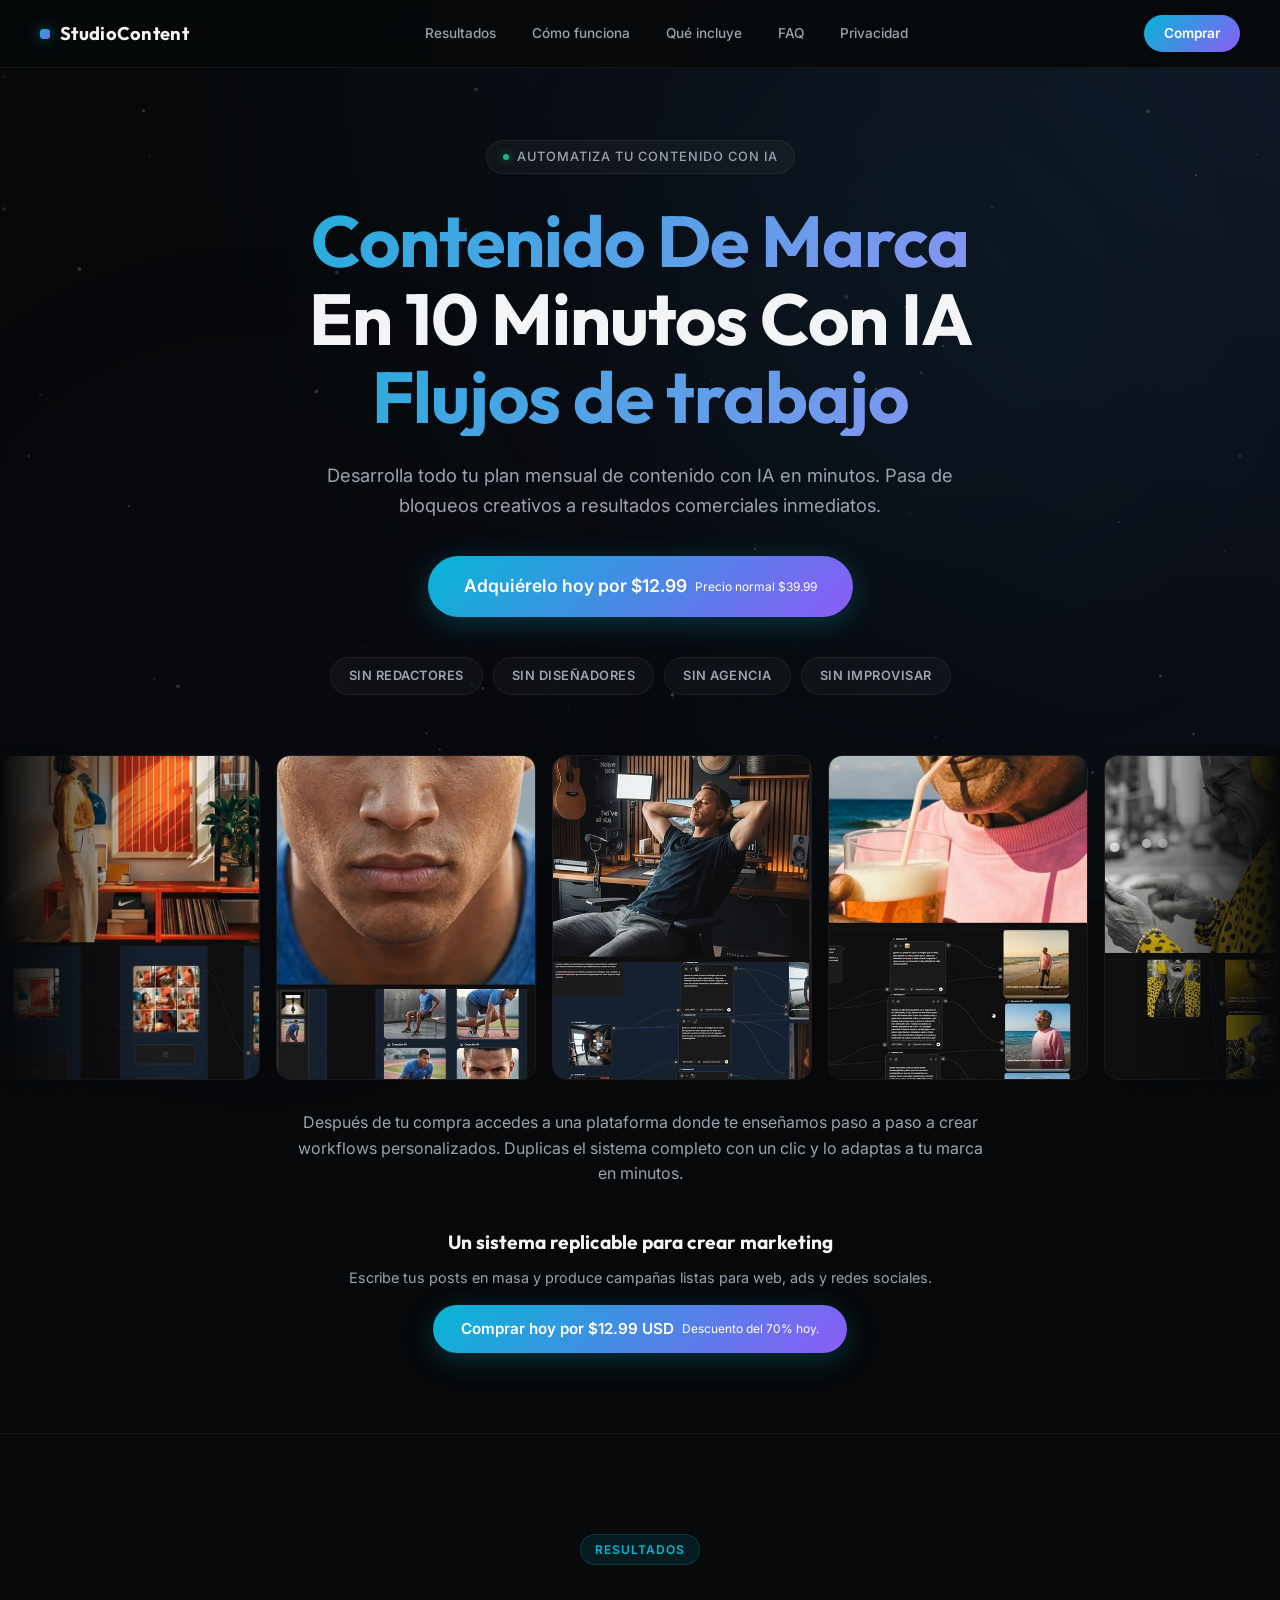
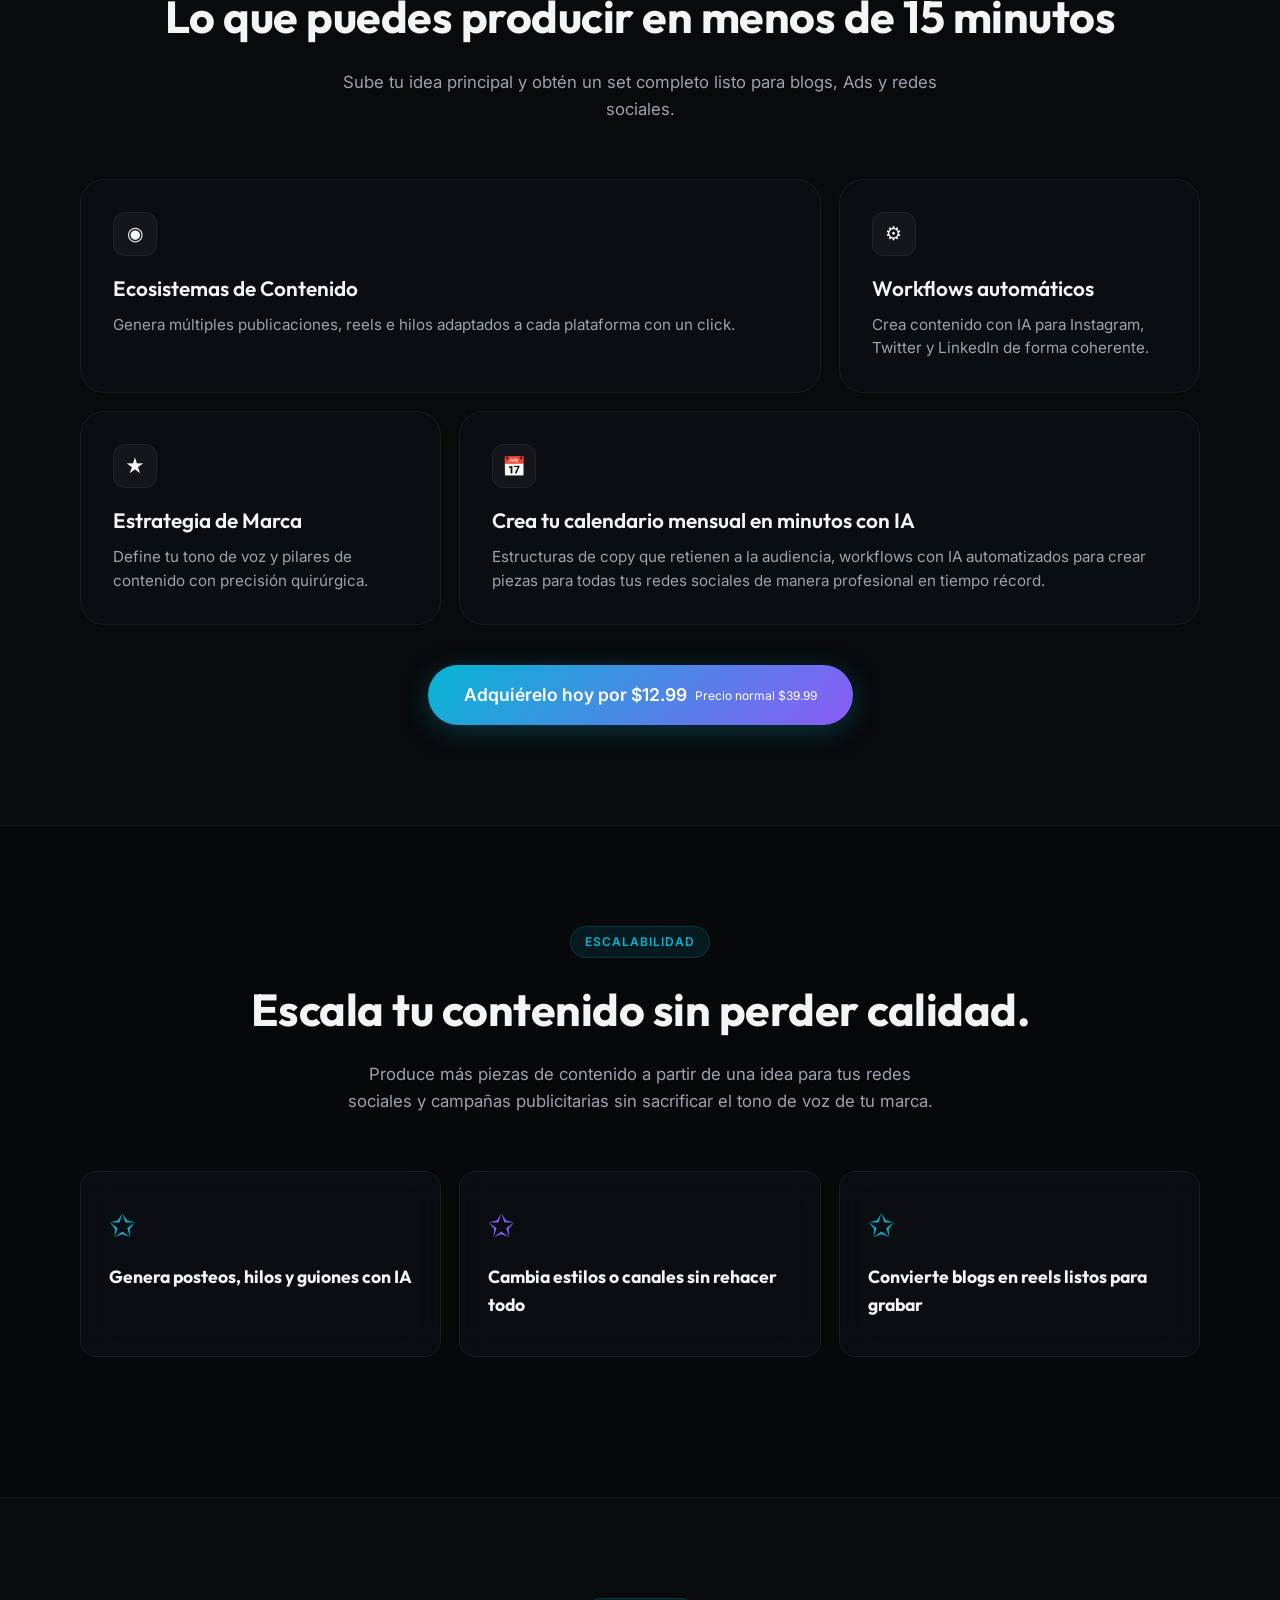
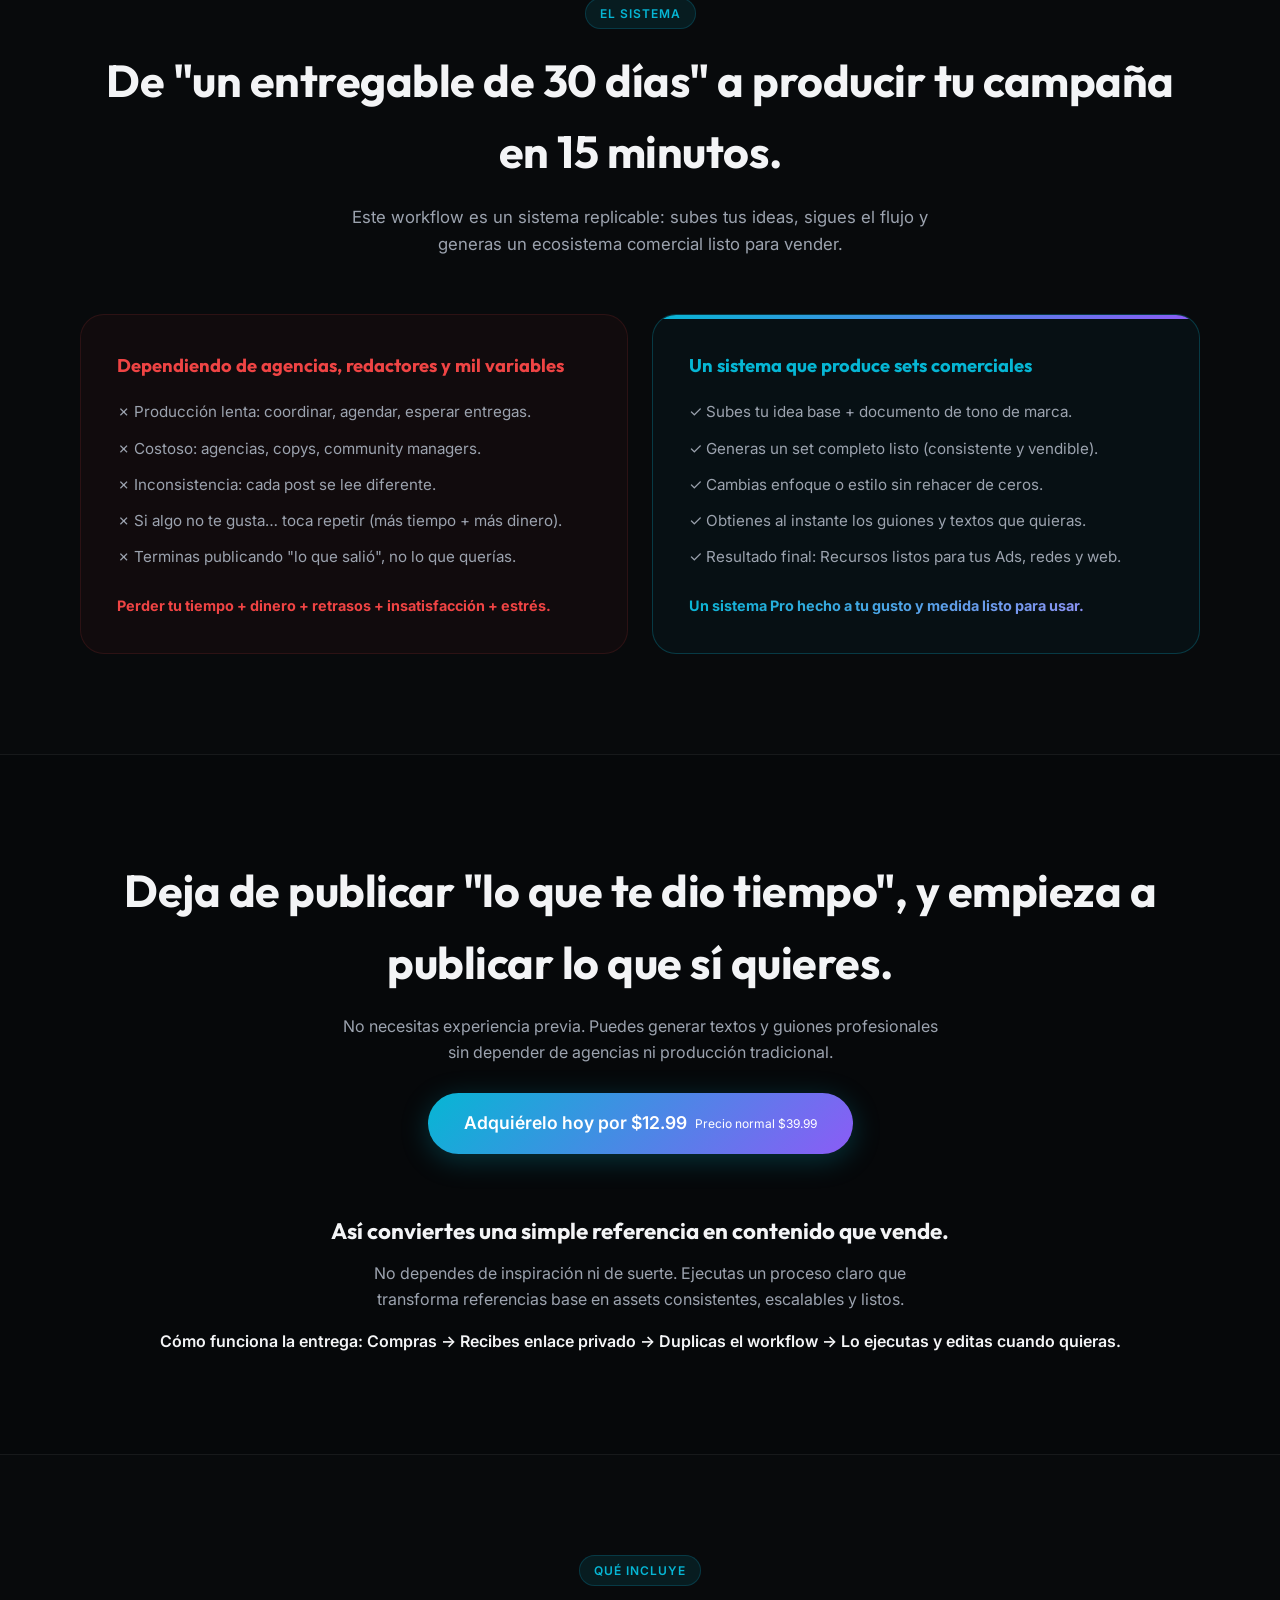
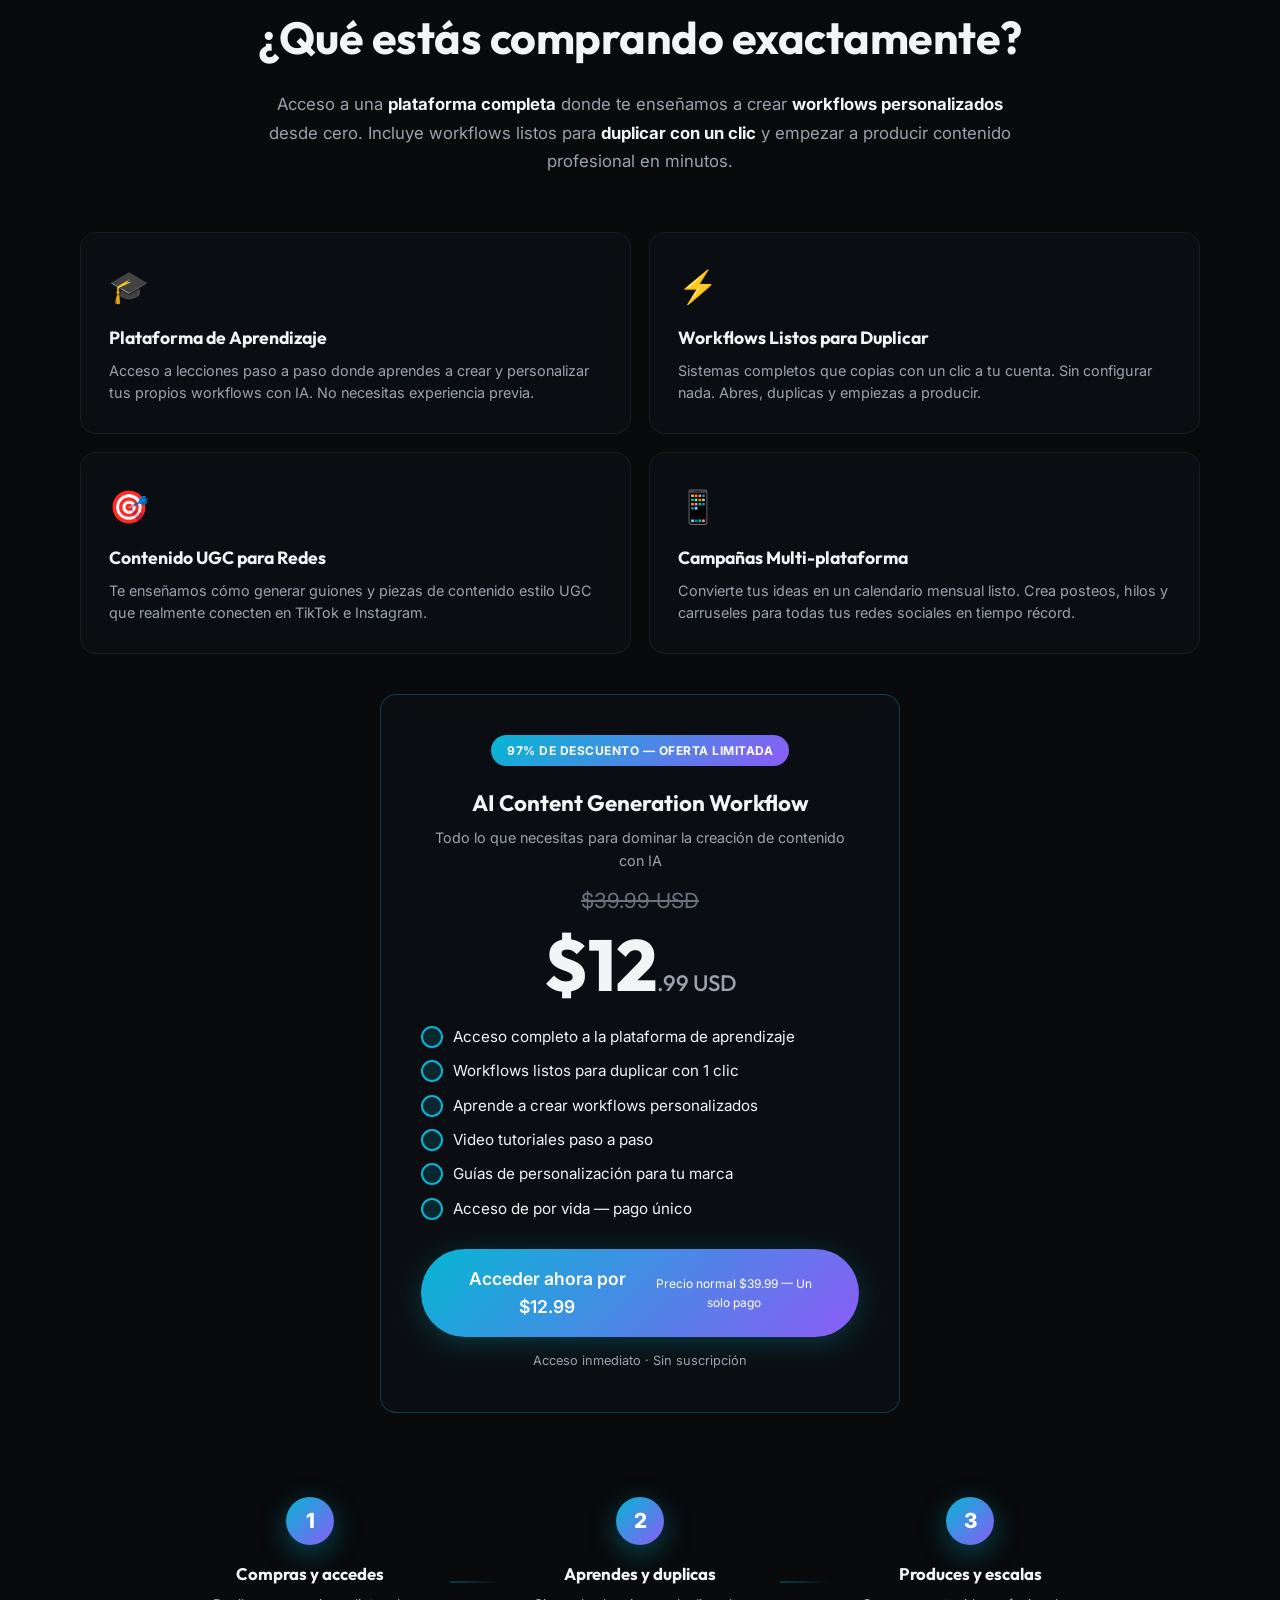
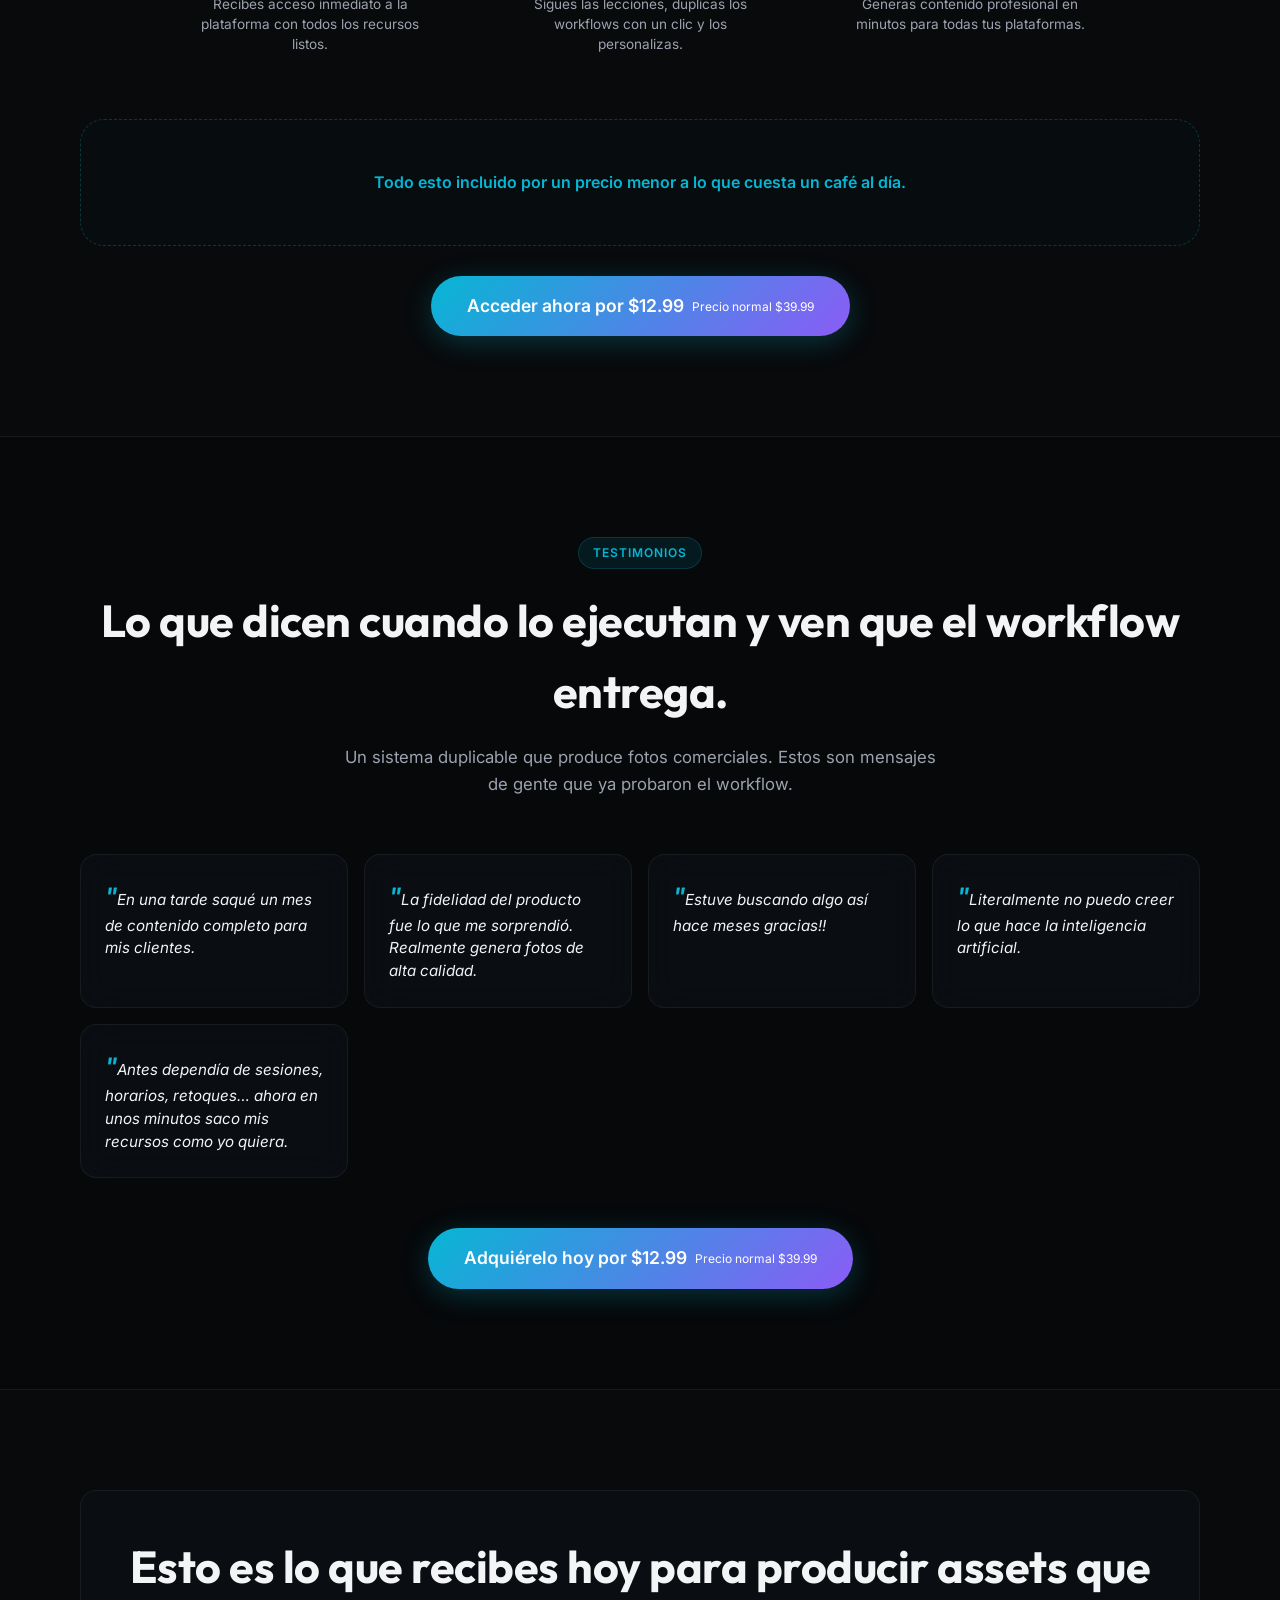
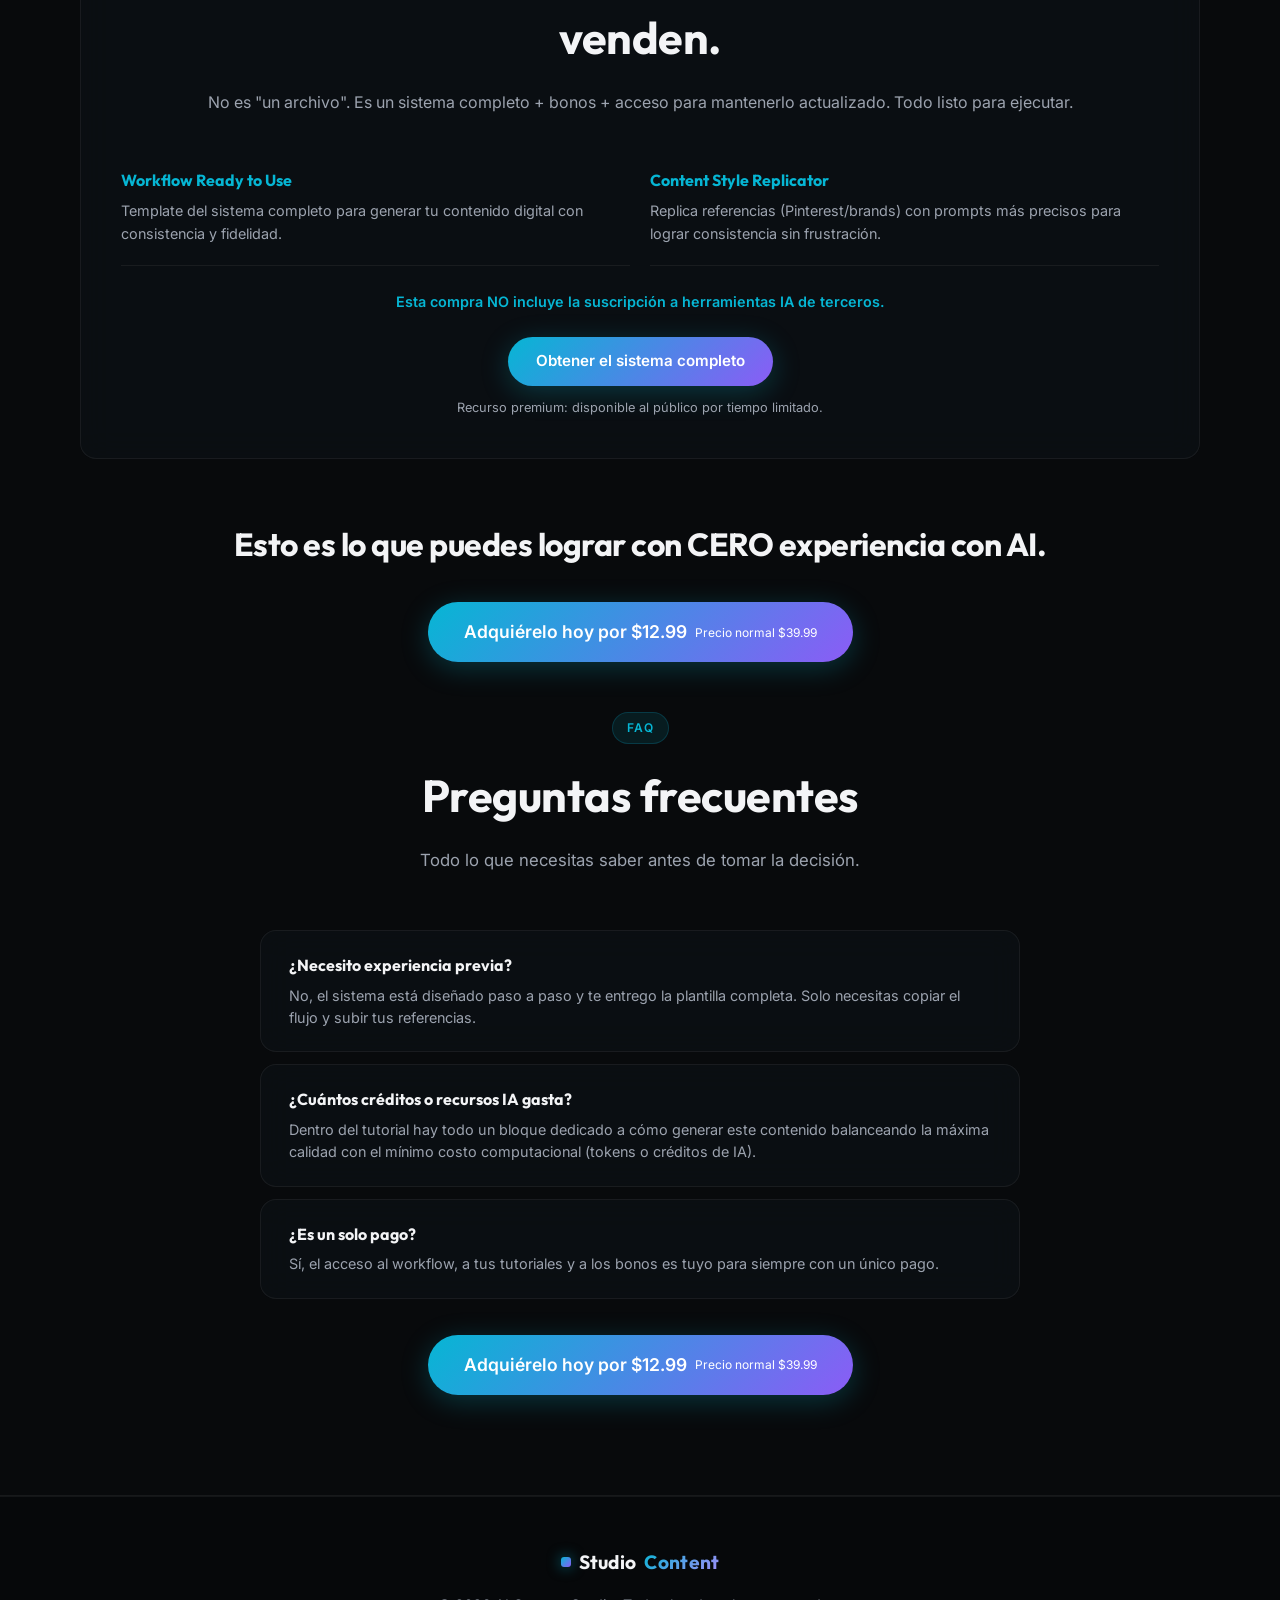
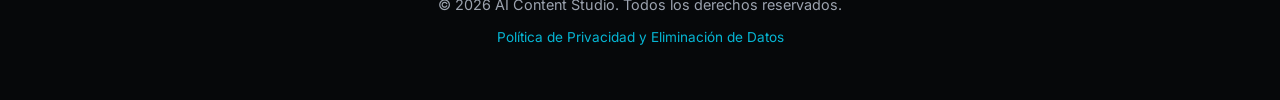
==== commit cf0128ac: "feat: popup CTA + Meta Pixel AddToCart/InitiateCheckout, extract CSS, WebP images, fix privacy page," ====
--- a/index.html
+++ b/index.html
@@ -5,340 +5,302 @@
     <meta charset="UTF-8">
     <meta name="viewport" content="width=device-width, initial-scale=1.0">
     <title>AI Content Studio | El Workflow Definitivo de Generación de Contenido</title>
-    <meta name="description"
-        content="Genera artículos, redes sociales y guiones con IA en minutos. Workflow replicable.">
-    <link rel="stylesheet" href="style.css">
+    <meta name="description" content="Genera artículos, redes sociales y guiones con IA en minutos. Workflow replicable.">
+    <meta property="og:title" content="AI Content Studio | El Workflow Definitivo de Generación de Contenido">
+    <meta property="og:description" content="Genera artículos, redes sociales y guiones con IA en minutos. Workflow replicable.">
+    <meta property="og:type" content="product">
+    <meta property="og:url" content="https://tu-dominio.com/">
+    <meta property="og:image" content="https://tu-dominio.com/hero.webp">
+    <meta property="og:image:width" content="1200">
+    <meta property="og:image:height" content="630">
+    <meta property="product:price:amount" content="12.99">
+    <meta property="product:price:currency" content="USD">
+    <meta name="twitter:card" content="summary_large_image">
+    <meta name="twitter:title" content="AI Content Studio | El Workflow Definitivo de Generación de Contenido">
+    <meta name="twitter:description" content="Genera artículos, redes sociales y guiones con IA en minutos.">
+    <meta name="twitter:image" content="https://tu-dominio.com/hero.webp">
+    <link rel="icon" type="image/png" href="hero.png">
     <link rel="preconnect" href="https://fonts.googleapis.com">
     <link rel="preconnect" href="https://fonts.gstatic.com" crossorigin>
-    <link href="https://fonts.googleapis.com/css2?family=Inter:wght@400;500;600;700;800&display=swap" rel="stylesheet">
+    <link href="https://fonts.googleapis.com/css2?family=Outfit:wght@300;400;500;600;700;800&family=Inter:wght@300;400;500;600;700&display=swap" rel="stylesheet">
+
+    <link rel="stylesheet" href="style.css">
 
     <!-- Meta Pixel Code -->
     <script>
-        !function (f, b, e, v, n, t, s) {
-            if (f.fbq) return; n = f.fbq = function () {
-                n.callMethod ?
-                    n.callMethod.apply(n, arguments) : n.queue.push(arguments)
+        !function(f, b, e, v, n, t, s) {
+            if (f.fbq) return;
+            n = f.fbq = function() {
+                n.callMethod ? n.callMethod.apply(n, arguments) : n.queue.push(arguments)
             };
-            if (!f._fbq) f._fbq = n; n.push = n; n.loaded = !0; n.version = '2.0';
-            n.queue = []; t = b.createElement(e); t.async = !0;
-            t.src = v; s = b.getElementsByTagName(e)[0];
+            if (!f._fbq) f._fbq = n;
+            n.push = n;
+            n.loaded = !0;
+            n.version = '2.0';
+            n.queue = [];
+            t = b.createElement(e);
+            t.async = !0;
+            t.src = v;
+            s = b.getElementsByTagName(e)[0];
             s.parentNode.insertBefore(t, s)
-        }(window, document, 'script',
-            'https://connect.facebook.net/en_US/fbevents.js');
+        }(window, document, 'script', 'https://connect.facebook.net/en_US/fbevents.js');
         fbq('init', '1442973510807376');
         fbq('track', 'PageView');
     </script>
-    <noscript><img height="1" width="1" style="display:none"
-            src="https://www.facebook.com/tr?id=1442973510807376&ev=PageView&noscript=1" /></noscript>
-    <!-- End Meta Pixel Code -->
+    <noscript><img height="1" width="1" style="display:none" src="https://www.facebook.com/tr?id=1442973510807376&ev=PageView&noscript=1"/></noscript>
+
+    <script type="application/ld+json">
+    {
+        "@context": "https://schema.org",
+        "@type": "Product",
+        "name": "AI Content Generation Workflow",
+        "image": "https://tu-dominio.com/hero.webp",
+        "description": "Genera artículos, redes sociales y guiones con IA en minutos. Workflow replicable.",
+        "brand": {
+            "@type": "Brand",
+            "name": "StudioContent"
+        },
+        "offers": {
+            "@type": "Offer",
+            "url": "https://studiocontent-2.myshopify.com/checkouts/cn/hWNBkks9FLQfvspWNMtIeaUk/es-cl",
+            "price": "12.99",
+            "priceCurrency": "USD",
+            "availability": "https://schema.org/InStock"
+        }
+    }
+    </script>
 </head>
 
 <body>
 
-    <header id="main-header">
-        <div class="container nav-wrapper">
-            <nav>
-                <div class="logo">STUDIO<span class="gradient-text">CONTENT</span></div>
-                <ul class="nav-links">
-                    <li><a href="#resultados">Resultados</a></li>
-                    <li><a href="#como-funciona">Cómo funciona</a></li>
-                    <li><a href="#incluye">Qué incluye</a></li>
-                    <li><a href="privacidad.html">Privacidad</a></li>
-                </ul>
-                <a href="https://studiocontent-2.myshopify.com/checkouts/cn/hWNBkks9FLQfvspWNMtIeaUk/es-cl" target="_blank" class="btn-primary btn-bounce"
-                    style="padding: 0.5rem 1.5rem; width: auto; font-size: 0.9rem;">Comprar</a>
-            </nav>
+    <div class="ambient-bg">
+        <canvas id="node-canvas"></canvas>
+    </div>
+
+    <!-- NAVBAR -->
+    <nav class="navbar" id="navbar">
+        <div class="nav-brand">
+            <div class="nav-logo-dot"></div>
+            <span class="nav-title">StudioContent</span>
         </div>
-    </header>
+        <ul class="nav-links" id="nav-links">
+            <li><a href="#resultados">Resultados</a></li>
+            <li><a href="#como-funciona">Cómo funciona</a></li>
+            <li><a href="#incluye">Qué incluye</a></li>
+            <li><a href="#faq">FAQ</a></li>
+            <li><a href="privacidad.html">Privacidad</a></li>
+        </ul>
+        <a href="https://studiocontent-2.myshopify.com/checkouts/cn/hWNBkks9FLQfvspWNMtIeaUk/es-cl" target="_blank" class="nav-cta">Comprar</a>
+        <button class="menu-toggle" id="menu-toggle" aria-label="Menu">&#9776;</button>
+    </nav>
 
     <main>
-        <!-- Hero Section -->
+        <!-- HERO -->
         <section class="hero reveal">
             <div class="container">
-                <div class="badge">automatiza tu contenido con ia </div>
+                <div class="hero-badge"><span class="live-dot"></span> automatiza tu contenido con ia</div>
                 <h1 class="hero-title">
-                    <span class="magenta-text text-block">Contenido De Marca</span>
-                    <span class="white-text text-block">En 10 Minutos Con IA</span>
-                    <span class="magenta-text text-block">Flujos de trabajo</span>
+                    <span class="line accent">Contenido De Marca</span>
+                    <span class="line">En 10 Minutos Con IA</span>
+                    <span class="line accent">Flujos de trabajo</span>
                 </h1>
-                <p>Desarrolla todo tu plan mensual de contenido con IA en minutos. Pasa de bloqueos creativos a
-                    resultados comerciales inmediatos.</p>
-
-
-
-                <a href="#comprar" class="btn-primary btn-hero"
-                    style="margin: 1.5rem auto 2rem; display: inline-block;">Adquiérelo hoy por $12.99<br><span
-                        style="font-size: 0.8rem; font-weight: normal;">Precio normal $39.99</span></a>
-
-                <div class="pills-container">
-                    <div class="pill">SIN REDACTORES</div>
-                    <div class="pill">SIN DISEÑADORES</div>
-                    <div class="pill">SIN AGENCIA</div>
-                    <div class="pill">SIN IMPROVISAR</div>
-                </div>
-
-                <!-- Marquee Carousel de Resultados -->
-                <div class="marquee-container" style="margin-bottom: 3rem;">
-                    <!-- Difuminados a los lados para efecto infinity -->
-                    <div class="marquee-fade-left"></div>
-                    <div class="marquee-fade-right"></div>
-
-                    <!-- Carrusel Superior (de derecha a izquierda) -->
+                <p class="hero-subtitle">Desarrolla todo tu plan mensual de contenido con IA en minutos. Pasa de bloqueos creativos a resultados comerciales inmediatos.</p>
+                <div class="hero-actions">
+                    <a href="#comprar" class="btn btn-primary btn-lg">Adquiérelo hoy por $12.99<br><small style="font-size:0.75rem;font-weight:400">Precio normal $39.99</small></a>
+                </div>
+                <div class="hero-pills">
+                    <span class="hero-pill">SIN REDACTORES</span>
+                    <span class="hero-pill">SIN DISEÑADORES</span>
+                    <span class="hero-pill">SIN AGENCIA</span>
+                    <span class="hero-pill">SIN IMPROVISAR</span>
+                </div>
+
+                <!-- Marquee -->
+                <div class="marquee-wrap">
+                    <div class="marquee-fade left"></div>
+                    <div class="marquee-fade right"></div>
                     <div class="marquee-track">
-                        <!-- Grupo 1 -->
-                        <div class="marquee-item">
-                            <div class="marquee-item-glow"></div><img src="img1.png" alt="Creativo AI 1" loading="lazy">
-                        </div>
-                        <div class="marquee-item">
-                            <div class="marquee-item-glow"></div><img src="img2.png" alt="Creativo AI 2" loading="lazy">
-                        </div>
-                        <div class="marquee-item">
-                            <div class="marquee-item-glow"></div><img src="img3.png" alt="Creativo AI 3" loading="lazy">
-                        </div>
-                        <div class="marquee-item">
-                            <div class="marquee-item-glow"></div><img src="img4.png" alt="Creativo AI 4" loading="lazy">
-                        </div>
-                        <div class="marquee-item">
-                            <div class="marquee-item-glow"></div><img src="img5.png" alt="Creativo AI 5" loading="lazy">
-                        </div>
-                        <div class="marquee-item">
-                            <div class="marquee-item-glow"></div><img src="img6.png" alt="Creativo AI 6" loading="lazy">
-                        </div>
-                        <!-- Grupo 2 (Duplicado exacto para hacer el loop) -->
-                        <div class="marquee-item">
-                            <div class="marquee-item-glow"></div><img src="img1.png" alt="Creativo AI 1" loading="lazy">
-                        </div>
-                        <div class="marquee-item">
-                            <div class="marquee-item-glow"></div><img src="img2.png" alt="Creativo AI 2" loading="lazy">
-                        </div>
-                        <div class="marquee-item">
-                            <div class="marquee-item-glow"></div><img src="img3.png" alt="Creativo AI 3" loading="lazy">
-                        </div>
-                        <div class="marquee-item">
-                            <div class="marquee-item-glow"></div><img src="img4.png" alt="Creativo AI 4" loading="lazy">
-                        </div>
-                        <div class="marquee-item">
-                            <div class="marquee-item-glow"></div><img src="img5.png" alt="Creativo AI 5" loading="lazy">
-                        </div>
-                        <div class="marquee-item">
-                            <div class="marquee-item-glow"></div><img src="img6.png" alt="Creativo AI 6" loading="lazy">
-                        </div>
-                    </div>
-
-                </div>
-
-                <p style="font-size: 1rem; color: var(--text-secondary); max-width: 800px; margin: 0 auto 2rem;">
-                    Después de tu compra accedes a una plataforma donde te enseñamos paso a paso a crear workflows
-                    personalizados.
-                    Duplicas el sistema completo con un clic y lo adaptas a tu marca en minutos.
-                </p>
-
-                <div style="margin-top: 3rem; text-align: center;">
-                    <h3 style="font-size: 1.2rem; margin-bottom: 0.5rem;">Un sistema replicable para crear marketing
-                    </h3>
-                    <p style="color: var(--text-secondary); font-size: 0.9rem;">Escribe tus posts en masa y produce
-                        campañas listas para web, ads y redes sociales.</p>
-                    <a href="#comprar" class="btn-primary" style="margin-top: 1rem;">Comprar hoy por $12.99 USD<br><span
-                            style="font-size: 0.8rem; font-weight: normal;">Descuento del 70% hoy.</span></a>
-                </div>
-            </div>
-        </section>
-
-        <!-- Resultados Section -->
-        <section id="resultados" class="reveal"
-            style="background: rgba(255,255,255,0.02); border-top: 1px solid var(--glass-border); border-bottom: 1px solid var(--glass-border);">
-            <div class="container text-center">
-                <div class="section-head">
-                    <h2>Lo que puedes producir en menos de 15 minutos</h2>
-                    <p style="color: var(--text-secondary); max-width: 600px; margin: 0 auto;">Sube tu idea principal y
-                        obtén un set completo listo para blogs, Ads y redes sociales.</p>
+                        <div class="marquee-item"><picture><source srcset="img1.webp" type="image/webp"><img src="img1.png" alt="Creativo AI 1" loading="lazy"></picture></div>
+                        <div class="marquee-item"><picture><source srcset="img2.webp" type="image/webp"><img src="img2.png" alt="Creativo AI 2" loading="lazy"></picture></div>
+                        <div class="marquee-item"><picture><source srcset="img3.webp" type="image/webp"><img src="img3.png" alt="Creativo AI 3" loading="lazy"></picture></div>
+                        <div class="marquee-item"><picture><source srcset="img4.webp" type="image/webp"><img src="img4.png" alt="Creativo AI 4" loading="lazy"></picture></div>
+                        <div class="marquee-item"><picture><source srcset="img5.webp" type="image/webp"><img src="img5.png" alt="Creativo AI 5" loading="lazy"></picture></div>
+                        <div class="marquee-item"><picture><source srcset="img6.webp" type="image/webp"><img src="img6.png" alt="Creativo AI 6" loading="lazy"></picture></div>
+                        <div class="marquee-item"><picture><source srcset="img1.webp" type="image/webp"><img src="img1.png" alt="Creativo AI 1" loading="lazy"></picture></div>
+                        <div class="marquee-item"><picture><source srcset="img2.webp" type="image/webp"><img src="img2.png" alt="Creativo AI 2" loading="lazy"></picture></div>
+                        <div class="marquee-item"><picture><source srcset="img3.webp" type="image/webp"><img src="img3.png" alt="Creativo AI 3" loading="lazy"></picture></div>
+                        <div class="marquee-item"><picture><source srcset="img4.webp" type="image/webp"><img src="img4.png" alt="Creativo AI 4" loading="lazy"></picture></div>
+                        <div class="marquee-item"><picture><source srcset="img5.webp" type="image/webp"><img src="img5.png" alt="Creativo AI 5" loading="lazy"></picture></div>
+                        <div class="marquee-item"><picture><source srcset="img6.webp" type="image/webp"><img src="img6.png" alt="Creativo AI 6" loading="lazy"></picture></div>
+                    </div>
+                </div>
+
+                <p style="font-size:1rem;color:var(--text-secondary);max-width:700px;margin:20px auto 0;">Después de tu compra accedes a una plataforma donde te enseñamos paso a paso a crear workflows personalizados. Duplicas el sistema completo con un clic y lo adaptas a tu marca en minutos.</p>
+
+                <div style="margin-top:40px;text-align:center;">
+                    <h3 style="font-family:var(--font-heading);font-size:1.2rem;margin-bottom:8px;">Un sistema replicable para crear marketing</h3>
+                    <p style="color:var(--text-secondary);font-size:0.9rem;">Escribe tus posts en masa y produce campañas listas para web, ads y redes sociales.</p>
+                    <a href="#comprar" class="btn btn-primary" style="margin-top:16px;">Comprar hoy por $12.99 USD<br><small style="font-size:0.75rem;font-weight:400">Descuento del 70% hoy.</small></a>
+                </div>
+            </div>
+        </section>
+
+        <!-- RESULTADOS -->
+        <section id="resultados" class="section-alt reveal">
+            <div class="container">
+                <div class="section-header">
+                    <div class="section-tag">Resultados</div>
+                    <h2 class="section-title">Lo que puedes producir en menos de 15 minutos</h2>
+                    <p class="section-desc">Sube tu idea principal y obtén un set completo listo para blogs, Ads y redes sociales.</p>
                 </div>
 
                 <div class="bento-grid">
-                    <div class="bento-item bento-1 glass" style="text-align: left;">
+                    <div class="bento-card span-2">
+                        <div class="bento-icon">&#9673;</div>
                         <h3>Ecosistemas de Contenido</h3>
-                        <p> Genera múltiples publicaciones, reels e hilos adaptados a cada plataforma con un click.</p>
-                    </div>
-                    <div class="bento-item bento-2 glass" style="text-align: left;">
-                        <h3>Workflows automaticos</h3>
-                        <p>crea contenido con ia para Instagram, Twitter y LinkedIn de forma coherente.</p>
-                    </div>
-                    <div class="bento-item bento-3 glass" style="text-align: left;">
+                        <p>Genera múltiples publicaciones, reels e hilos adaptados a cada plataforma con un click.</p>
+                    </div>
+                    <div class="bento-card">
+                        <div class="bento-icon">&#9881;</div>
+                        <h3>Workflows automáticos</h3>
+                        <p>Crea contenido con IA para Instagram, Twitter y LinkedIn de forma coherente.</p>
+                    </div>
+                    <div class="bento-card">
+                        <div class="bento-icon">&#9733;</div>
                         <h3>Estrategia de Marca</h3>
                         <p>Define tu tono de voz y pilares de contenido con precisión quirúrgica.</p>
                     </div>
-                    <div class="bento-item bento-4 glass" style="text-align: left;">
-                        <h3>Crea tu calendario mensual en minutos con ia</h3>
-                        <p>Estructuras de copy que retienen a la audiencia, workflows con IA automatizados para crear
-                            piezas para todas tus redes sociales de manera profesional en tiempo récord.</p>
-                    </div>
-                </div>
-
-                <div style="margin-top: 3rem; text-align: center;">
-                    <a href="#comprar" class="btn-primary">Adquiérelo hoy por $12.99<br><span
-                            style="font-size: 0.8rem; font-weight: normal;">Precio normal $39.99</span></a>
-                </div>
-            </div>
-        </section>
-
-        <!-- Escala tu contenido -->
+                    <div class="bento-card span-2">
+                        <div class="bento-icon">&#128197;</div>
+                        <h3>Crea tu calendario mensual en minutos con IA</h3>
+                        <p>Estructuras de copy que retienen a la audiencia, workflows con IA automatizados para crear piezas para todas tus redes sociales de manera profesional en tiempo récord.</p>
+                    </div>
+                </div>
+
+                <div style="text-align:center;margin-top:40px;">
+                    <a href="#comprar" class="btn btn-primary btn-lg">Adquiérelo hoy por $12.99<br><small style="font-size:0.75rem;font-weight:400">Precio normal $39.99</small></a>
+                </div>
+            </div>
+        </section>
+
+        <!-- ESCALA TU CONTENIDO -->
         <section class="reveal">
             <div class="container">
-                <div class="section-head">
-                    <h2>Escala tu contenido sin perder calidad.</h2>
-                    <p style="color: var(--text-secondary); max-width: 700px; margin: 0 auto;">Produce más piezas de
-                        contenido a partir de una idea para tus redes sociales y campañas publicitarias sin sacrificar
-                        el
-                        tono de voz de tu marca.</p>
-                </div>
-                <div style="display: flex; gap: 2rem; justify-content: center; flex-wrap: wrap;">
-                    <div class="glass" style="padding: 1.5rem; border-radius: 12px; flex: 1; min-width: 250px;">
-                        <span style="color: var(--accent-cyan); font-size: 1.5rem;">✦</span>
-                        <h4 style="margin: 0.5rem 0;">Genera posteos, hilos y guiones con IA</h4>
-                    </div>
-                    <div class="glass" style="padding: 1.5rem; border-radius: 12px; flex: 1; min-width: 250px;">
-                        <span style="color: var(--accent-cyan); font-size: 1.5rem;">✦</span>
-                        <h4 style="margin: 0.5rem 0;">Cambia estilos o canales sin rehacer todo</h4>
-                    </div>
-                    <div class="glass" style="padding: 1.5rem; border-radius: 12px; flex: 1; min-width: 250px;">
-                        <span style="color: var(--accent-cyan); font-size: 1.5rem;">✦</span>
-                        <h4 style="margin: 0.5rem 0;">Convierte blogs en reels listos para grabar</h4>
-                    </div>
-                </div>
-            </div>
-        </section>
-
-        <!-- Comparativa -->
-        <section id="como-funciona" class="reveal"
-            style="background: rgba(255,255,255,0.02); border-top: 1px solid var(--glass-border);">
-            <div class="container">
-                <div class="section-head">
-                    <h2>De "un entregable de 30 días" a producir tu campaña en 15 minutos.</h2>
-                    <p style="color: var(--text-secondary); max-width: 700px; margin: 0 auto;">Este workflow es un
-                        sistema replicable: subes tus ideas, sigues el flujo y generas un ecosistema comercial listo
-                        para vender.</p>
-                </div>
-
-                <div style="display: grid; grid-template-columns: repeat(auto-fit, minmax(300px, 1fr)); gap: 2rem;">
-                    <div class="glass" style="padding: 2.5rem;">
-                        <h3 style="color: #00e5ff; margin-bottom: 1.5rem;">Dependiendo de agencias, redactores y mil
-                            variables</h3>
-                        <ul style="list-style: none;">
-                            <li style="margin-bottom: 1rem; color: var(--text-secondary);">❌ Producción lenta:
-                                coordinar, agendar, esperar entregas.</li>
-                            <li style="margin-bottom: 1rem; color: var(--text-secondary);">❌ Costoso: agencias, copys,
-                                community managers.</li>
-                            <li style="margin-bottom: 1rem; color: var(--text-secondary);">❌ Inconsistencia: cada post
-                                se lee diferente.</li>
-                            <li style="margin-bottom: 1rem; color: var(--text-secondary);">❌ Si algo no te gusta… toca
-                                repetir (más tiempo + más dinero).</li>
-                            <li style="margin-bottom: 1rem; color: var(--text-secondary);">❌ Terminas publicando “lo que
-                                salió”, no lo que querías.</li>
+                <div class="section-header">
+                    <div class="section-tag">Escalabilidad</div>
+                    <h2 class="section-title">Escala tu contenido sin perder calidad.</h2>
+                    <p class="section-desc">Produce más piezas de contenido a partir de una idea para tus redes sociales y campañas publicitarias sin sacrificar el tono de voz de tu marca.</p>
+                </div>
+                <div class="value-grid" style="grid-template-columns: repeat(auto-fit, minmax(280px, 1fr));">
+                    <div class="glass value-card">
+                        <div class="icon" style="color:var(--accent-cyan);">&#10025;</div>
+                        <h4>Genera posteos, hilos y guiones con IA</h4>
+                    </div>
+                    <div class="glass value-card">
+                        <div class="icon" style="color:var(--accent-purple);">&#10025;</div>
+                        <h4>Cambia estilos o canales sin rehacer todo</h4>
+                    </div>
+                    <div class="glass value-card">
+                        <div class="icon" style="color:var(--accent-cyan);">&#10025;</div>
+                        <h4>Convierte blogs en reels listos para grabar</h4>
+                    </div>
+                </div>
+            </div>
+        </section>
+
+        <!-- COMPARATIVA -->
+        <section id="como-funciona" class="section-alt reveal">
+            <div class="container">
+                <div class="section-header">
+                    <div class="section-tag">El sistema</div>
+                    <h2 class="section-title">De "un entregable de 30 días" a producir tu campaña en 15 minutos.</h2>
+                    <p class="section-desc">Este workflow es un sistema replicable: subes tus ideas, sigues el flujo y generas un ecosistema comercial listo para vender.</p>
+                </div>
+
+                <div class="comparison-grid">
+                    <div class="comparison-card bad">
+                        <h3 style="color:#ef4444;">Dependiendo de agencias, redactores y mil variables</h3>
+                        <ul>
+                            <li>&#10007; Producción lenta: coordinar, agendar, esperar entregas.</li>
+                            <li>&#10007; Costoso: agencias, copys, community managers.</li>
+                            <li>&#10007; Inconsistencia: cada post se lee diferente.</li>
+                            <li>&#10007; Si algo no te gusta… toca repetir (más tiempo + más dinero).</li>
+                            <li>&#10007; Terminas publicando "lo que salió", no lo que querías.</li>
                         </ul>
-                        <p style="margin-top: 2rem; font-weight: bold; color: #00e5ff;">Perder tu tiempo + dinero +
-                            retrasos + insatisfacción + estrés.</p>
-                    </div>
-
-                    <div class="glass"
-                        style="padding: 2.5rem; border-color: var(--accent-cyan); position: relative; overflow: hidden;">
-                        <div
-                            style="position: absolute; top: 0; left: 0; width: 100%; height: 5px; background: var(--gradient-primary);">
-                        </div>
-                        <h3 style="color: var(--accent-cyan); margin-bottom: 1.5rem;">Un sistema que produce sets
-                            comerciales</h3>
-                        <ul style="list-style: none;">
-                            <li style="margin-bottom: 1rem;">✅ Subes tu idea base + documento de tono de marca.</li>
-                            <li style="margin-bottom: 1rem;">✅ Generas un set completo listo (consistente y vendible).
-                            </li>
-                            <li style="margin-bottom: 1rem;">✅ Cambias enfoque o estilo sin rehacer de ceros.</li>
-                            <li style="margin-bottom: 1rem;">✅ Obtienes al instante los guiones y textos que quieras.
-                            </li>
-                            <li style="margin-bottom: 1rem;">✅ Resultado final: Recursos listos para tus Ads, redes y
-                                web.</li>
+                        <p class="conclusion" style="color:#ef4444;">Perder tu tiempo + dinero + retrasos + insatisfacción + estrés.</p>
+                    </div>
+                    <div class="comparison-card good">
+                        <h3 style="color:var(--accent-cyan);">Un sistema que produce sets comerciales</h3>
+                        <ul>
+                            <li>&#10003; Subes tu idea base + documento de tono de marca.</li>
+                            <li>&#10003; Generas un set completo listo (consistente y vendible).</li>
+                            <li>&#10003; Cambias enfoque o estilo sin rehacer de ceros.</li>
+                            <li>&#10003; Obtienes al instante los guiones y textos que quieras.</li>
+                            <li>&#10003; Resultado final: Recursos listos para tus Ads, redes y web.</li>
                         </ul>
-                        <p style="margin-top: 2rem; font-weight: bold;" class="gradient-text">Un sistema Pro hecho a tu
-                            gusto y medida listo para usar.</p>
-                    </div>
-                </div>
-            </div>
-        </section>
-
-        <!-- CTA Medio -->
-        <section class="reveal" style="text-align: center;">
-            <div class="container">
-                <h2>Deja de publicar “lo que te dio tiempo”, y empieza a publicar lo que sí quieres.</h2>
-                <p style="color: var(--text-secondary); max-width: 600px; margin: 1rem auto 2rem;">No necesitas
-                    experiencia previa. Puedes generar textos y guiones profesionales sin depender de agencias ni
-                    producción tradicional.</p>
-                <a href="#comprar" class="btn-primary">Adquiérelo
-                    hoy por $12.99<br><span style="font-size: 0.8rem; font-weight: normal;">Precio normal
-                        $39.99</span></a>
-
-                <h3 style="margin-top: 4rem; font-size: 1.5rem;">Así conviertes una simple referencia en contenido que
-                    vende.</h3>
-                <p style="color: var(--text-secondary); max-width: 600px; margin: 1rem auto;">No dependes de inspiración
-                    ni de suerte. Ejecutas un proceso claro que transforma referencias base en assets consistentes,
-                    escalables y listos.</p>
-                <p style="font-weight: bold; margin-top: 1rem;">Cómo funciona la entrega: Compras → Recibes enlace
-                    privado → Duplicas el workflow → Lo ejecutas y editas cuando quieras.</p>
-            </div>
-        </section>
-
-        <!-- Que incluye -->
-        <section id="incluye" class="reveal"
-            style="background: rgba(255,255,255,0.02); border-top: 1px solid var(--glass-border);">
-            <div class="container">
-                <div class="section-head">
-                    <h2>¿Qué estás comprando exactamente?</h2>
-                    <p
-                        style="color: var(--text-secondary); max-width: 750px; margin: 0 auto; font-size: 1.1rem; line-height: 1.7;">
-                        Acceso a una <strong style="color: var(--text-primary);">plataforma completa</strong> donde te
-                        enseñamos a crear
-                        <strong style="color: var(--text-primary);">workflows personalizados</strong> desde cero.
-                        Incluye workflows listos para <strong style="color: var(--text-primary);">duplicar con un
-                            clic</strong>
+                        <p class="conclusion gradient-text">Un sistema Pro hecho a tu gusto y medida listo para usar.</p>
+                    </div>
+                </div>
+            </div>
+        </section>
+
+        <!-- CTA MEDIO -->
+        <section class="reveal" style="text-align:center;">
+            <div class="container">
+                <h2 class="section-title" style="margin-bottom:16px;">Deja de publicar "lo que te dio tiempo", y empieza a publicar lo que sí quieres.</h2>
+                <p style="color:var(--text-secondary);max-width:600px;margin:0 auto 28px;">No necesitas experiencia previa. Puedes generar textos y guiones profesionales sin depender de agencias ni producción tradicional.</p>
+                <a href="#comprar" class="btn btn-primary btn-lg">Adquiérelo hoy por $12.99<br><small style="font-size:0.75rem;font-weight:400">Precio normal $39.99</small></a>
+
+                <h3 style="font-family:var(--font-heading);font-size:1.4rem;margin-top:60px;">Así conviertes una simple referencia en contenido que vende.</h3>
+                <p style="color:var(--text-secondary);max-width:600px;margin:12px auto;">No dependes de inspiración ni de suerte. Ejecutas un proceso claro que transforma referencias base en assets consistentes, escalables y listos.</p>
+                <p style="font-weight:600;margin-top:16px;">Cómo funciona la entrega: Compras &rarr; Recibes enlace privado &rarr; Duplicas el workflow &rarr; Lo ejecutas y editas cuando quieras.</p>
+            </div>
+        </section>
+
+        <!-- QUE INCLUYE -->
+        <section id="incluye" class="section-alt reveal">
+            <div class="container">
+                <div class="section-header">
+                    <div class="section-tag">Qué incluye</div>
+                    <h2 class="section-title">¿Qué estás comprando exactamente?</h2>
+                    <p style="color:var(--text-secondary);max-width:750px;margin:0 auto;font-size:1.05rem;line-height:1.7;">
+                        Acceso a una <strong style="color:var(--text-primary);">plataforma completa</strong> donde te enseñamos a crear
+                        <strong style="color:var(--text-primary);">workflows personalizados</strong> desde cero.
+                        Incluye workflows listos para <strong style="color:var(--text-primary);">duplicar con un clic</strong>
                         y empezar a producir contenido profesional en minutos.
                     </p>
                 </div>
 
-                <!-- Value Stack Visual -->
-                <div class="value-stack-grid">
-                    <div class="value-card glass">
-                        <div class="value-card-icon">🎓</div>
+                <div class="value-grid">
+                    <div class="glass value-card">
+                        <div class="icon">&#127891;</div>
                         <h4>Plataforma de Aprendizaje</h4>
-                        <p>Acceso a lecciones paso a paso donde aprendes a crear y personalizar tus propios workflows
-                            con IA. No necesitas experiencia previa.</p>
-                    </div>
-                    <div class="value-card glass">
-                        <div class="value-card-icon">⚡</div>
+                        <p>Acceso a lecciones paso a paso donde aprendes a crear y personalizar tus propios workflows con IA. No necesitas experiencia previa.</p>
+                    </div>
+                    <div class="glass value-card">
+                        <div class="icon">&#9889;</div>
                         <h4>Workflows Listos para Duplicar</h4>
-                        <p>Sistemas completos que copias con un clic a tu cuenta. Sin configurar nada. Abres, duplicas y
-                            empiezas a producir.</p>
-                    </div>
-                    <div class="value-card glass">
-                        <div class="value-card-icon">🎯</div>
+                        <p>Sistemas completos que copias con un clic a tu cuenta. Sin configurar nada. Abres, duplicas y empiezas a producir.</p>
+                    </div>
+                    <div class="glass value-card">
+                        <div class="icon">&#127919;</div>
                         <h4>Contenido UGC para Redes</h4>
-                        <p>Te enseñamos cómo generar guiones y piezas de contenido estilo UGC (User Generated Content)
-                            que realmente conecten en TikTok e Instagram.</p>
-                    </div>
-                    <div class="value-card glass">
-                        <div class="value-card-icon">📱</div>
+                        <p>Te enseñamos cómo generar guiones y piezas de contenido estilo UGC que realmente conecten en TikTok e Instagram.</p>
+                    </div>
+                    <div class="glass value-card">
+                        <div class="icon">&#128241;</div>
                         <h4>Campañas Multi-plataforma</h4>
-                        <p>Convierte tus ideas en un calendario mensual listo. Crea posteos, hilos y carruseles para
-                            todas tus redes sociales en tiempo récord.</p>
-                    </div>
-                </div>
-
-                <div id="comprar" class="pricing-card glass"
-                    style="border-color: var(--accent-cyan); margin-bottom: 4rem;">
-                    <div class="pricing-badge">🔥 97% DE DESCUENTO — OFERTA LIMITADA</div>
-                    <h3 style="font-size: 1.5rem; margin-bottom: 0.5rem;">AI Content Generation Workflow</h3>
-                    <p style="color: var(--text-secondary); font-size: 0.95rem; margin-bottom: 1rem;">Todo lo que
-                        necesitas para dominar la creación de contenido con IA</p>
-                    <div class="price">
-                        <span class="old-price">$39.99 USD</span><br>
-                        $12<span style="font-size: 1.5rem">.99 USD</span>
-                    </div>
+                        <p>Convierte tus ideas en un calendario mensual listo. Crea posteos, hilos y carruseles para todas tus redes sociales en tiempo récord.</p>
+                    </div>
+                </div>
+
+                <!-- PRICING -->
+                <div id="comprar" class="glass pricing-card">
+                    <div class="pricing-badge">97% DE DESCUENTO — OFERTA LIMITADA</div>
+                    <h3 style="font-family:var(--font-heading);font-size:1.4rem;margin-bottom:4px;">AI Content Generation Workflow</h3>
+                    <p style="color:var(--text-secondary);font-size:0.9rem;margin-bottom:12px;">Todo lo que necesitas para dominar la creación de contenido con IA</p>
+                    <div class="old-price">$39.99 USD</div>
+                    <div class="price">$12<small>.99 USD</small></div>
                     <ul class="features-list">
                         <li>Acceso completo a la plataforma de aprendizaje</li>
                         <li>Workflows listos para duplicar con 1 clic</li>
@@ -347,15 +309,11 @@
                         <li>Guías de personalización para tu marca</li>
                         <li>Acceso de por vida — pago único</li>
                     </ul>
-                    <a href="https://studiocontent-2.myshopify.com/checkouts/cn/hWNBkks9FLQfvspWNMtIeaUk/es-cl" target="_blank" class="btn-primary"
-                        style="margin-top: 1.5rem;">Acceder ahora por $12.99<br><span
-                            style="font-size: 0.8rem; font-weight: normal;">Precio normal $39.99 — Un solo
-                            pago</span></a>
-                    <p style="font-size: 0.8rem; margin-top: 1rem; color: var(--text-secondary);">🔒 Pago seguro ·
-                        Acceso inmediato · Sin suscripción</p>
-                </div>
-
-                <!-- 3 Steps -->
+                    <a href="https://studiocontent-2.myshopify.com/checkouts/cn/hWNBkks9FLQfvspWNMtIeaUk/es-cl" target="_blank" class="btn btn-primary btn-lg" style="width:100%;">Acceder ahora por $12.99<br><small style="font-size:0.75rem;font-weight:400">Precio normal $39.99 — Un solo pago</small></a>
+                    <p style="font-size:0.8rem;margin-top:14px;color:var(--text-secondary);">Acceso inmediato · Sin suscripción</p>
+                </div>
+
+                <!-- STEPS -->
                 <div class="steps-row">
                     <div class="step-item">
                         <div class="step-number">1</div>
@@ -376,148 +334,297 @@
                     </div>
                 </div>
 
-                <div style="text-align: center; margin: 3rem 0;">
-                    <p
-                        style="font-weight: 600; color: var(--accent-cyan); border: 1px dashed var(--glass-border); padding: 1rem 1.5rem; border-radius: 8px; display: inline-block; font-size: 1rem;">
-                        ⚡ Todo esto incluido por un precio menor a lo que cuesta un café al día.</p>
-                </div>
-
-                <div style="text-align: center;">
-                    <a href="#comprar" class="btn-primary">Acceder ahora por $12.99<br><span
-                            style="font-size: 0.8rem; font-weight: normal;">Precio normal $39.99</span></a>
-                </div>
-            </div>
-        </section>
-
-        <!-- Extras -->
+                <div class="cta-banner">
+                    <p>Todo esto incluido por un precio menor a lo que cuesta un café al día.</p>
+                </div>
+
+                <div style="text-align:center;">
+                    <a href="#comprar" class="btn btn-primary btn-lg">Acceder ahora por $12.99<br><small style="font-size:0.75rem;font-weight:400">Precio normal $39.99</small></a>
+                </div>
+            </div>
+        </section>
+
+        <!-- TESTIMONIOS -->
         <section class="reveal">
-            <div class="container text-center">
-                <h2>Lo que dicen cuando lo ejecutan y ven que el workflow entrega.</h2>
-                <p style="color: var(--text-secondary); max-width: 700px; margin: 1rem auto 3rem;">Un sistema duplicable
-                    que produce fotos comerciales. Estos son mensajes de gente que ya probaron el workflow.</p>
-
-                <div
-                    style="display: grid; grid-template-columns: repeat(auto-fit, minmax(280px, 1fr)); gap: 1.5rem; text-align: left; margin-bottom: 4rem;">
-                    <div class="glass" style="padding: 1.5rem; border-radius: 12px;">
-                        <p style="font-style: italic; color: var(--text-primary);">“En una tarde saqué un mes de
-                            contenido completo para mis clientes.”</p>
-                    </div>
-                    <div class="glass" style="padding: 1.5rem; border-radius: 12px;">
-                        <p style="font-style: italic; color: var(--text-primary);">“La fidelidad del producto fue lo que
-                            me sorprendió. Realmente genera fotos de alta calidad.”</p>
-                    </div>
-                    <div class="glass" style="padding: 1.5rem; border-radius: 12px;">
-                        <p style="font-style: italic; color: var(--text-primary);">“Estuve buscando algo así hace meses
-                            gracias!!”</p>
-                    </div>
-                    <div class="glass" style="padding: 1.5rem; border-radius: 12px;">
-                        <p style="font-style: italic; color: var(--text-primary);">“Literalmente no puedo creer lo que
-                            hace la inteligencia artificial.”</p>
-                    </div>
-                    <div class="glass" style="padding: 1.5rem; border-radius: 12px;">
-                        <p style="font-style: italic; color: var(--text-primary);">“Antes dependía de sesiones,
-                            horarios, retoques… ahora en unos minutos saco mis recursos como yo quiera.”</p>
-                    </div>
-                </div>
-
-                <div style="text-align: center;">
-                    <a href="#comprar" class="btn-primary"
-                        style="margin-bottom: 5rem; display: inline-block;">Adquiérelo hoy por $12.99<br><span
-                            style="font-size: 0.8rem; font-weight: normal;">Precio normal $39.99</span></a>
-                </div>
-
-                <!-- Recap Final -->
-                <div class="glass" style="padding: 3rem 1.5rem; margin-bottom: 5rem; text-align: left;">
-                    <h2 style="text-align: center; margin-bottom: 1rem;">Esto es lo que recibes hoy para producir assets
-                        que venden.</h2>
-                    <p style="text-align: center; color: var(--text-secondary); margin-bottom: 3rem;">No es “un
-                        archivo”. Es un sistema completo + bonos + acceso para mantenerlo actualizado. Todo listo para
-                        ejecutar.</p>
-
-                    <div
-                        style="display: grid; grid-template-columns: repeat(auto-fit, minmax(250px, 1fr)); gap: 1.5rem;">
-                        <div style="border-bottom: 1px solid var(--glass-border); padding-bottom: 1rem;">
-                            <h4 style="color: var(--accent-cyan); margin-bottom: 0.5rem;">Workflow Ready to Use</h4>
-                            <p style="color: var(--text-secondary); font-size: 0.9rem;">Template del sistema completo
-                                para generar tu contenido digital con consistencia y fidelidad.</p>
+            <div class="container">
+                <div class="section-header">
+                    <div class="section-tag">Testimonios</div>
+                    <h2 class="section-title">Lo que dicen cuando lo ejecutan y ven que el workflow entrega.</h2>
+                    <p class="section-desc">Un sistema duplicable que produce fotos comerciales. Estos son mensajes de gente que ya probaron el workflow.</p>
+                </div>
+
+                <div class="testimonials-grid">
+                    <div class="glass testimonial-card"><p>En una tarde saqué un mes de contenido completo para mis clientes.</p></div>
+                    <div class="glass testimonial-card"><p>La fidelidad del producto fue lo que me sorprendió. Realmente genera fotos de alta calidad.</p></div>
+                    <div class="glass testimonial-card"><p>Estuve buscando algo así hace meses gracias!!</p></div>
+                    <div class="glass testimonial-card"><p>Literalmente no puedo creer lo que hace la inteligencia artificial.</p></div>
+                    <div class="glass testimonial-card"><p>Antes dependía de sesiones, horarios, retoques… ahora en unos minutos saco mis recursos como yo quiera.</p></div>
+                </div>
+
+                <div style="text-align:center;">
+                    <a href="#comprar" class="btn btn-primary btn-lg">Adquiérelo hoy por $12.99<br><small style="font-size:0.75rem;font-weight:400">Precio normal $39.99</small></a>
+                </div>
+            </div>
+        </section>
+
+        <!-- RECAP + FAQ -->
+        <section class="section-alt reveal">
+            <div class="container">
+                <div class="glass" style="padding:40px;margin-bottom:60px;">
+                    <h2 class="section-title" style="text-align:center;">Esto es lo que recibes hoy para producir assets que venden.</h2>
+                    <p style="text-align:center;color:var(--text-secondary);margin-bottom:32px;">No es "un archivo". Es un sistema completo + bonos + acceso para mantenerlo actualizado. Todo listo para ejecutar.</p>
+                    <div class="recap-grid">
+                        <div class="recap-item"><h4>Workflow Ready to Use</h4><p>Template del sistema completo para generar tu contenido digital con consistencia y fidelidad.</p></div>
+                        <div class="recap-item"><h4>Content Style Replicator</h4><p>Replica referencias (Pinterest/brands) con prompts más precisos para lograr consistencia sin frustración.</p></div>
+                    </div>
+                    <p style="color:var(--accent-cyan);text-align:center;margin-top:24px;font-weight:600;font-size:0.9rem;">Esta compra NO incluye la suscripción a herramientas IA de terceros.</p>
+                    <div style="text-align:center;margin-top:24px;">
+                        <a href="#comprar" class="btn btn-primary">Obtener el sistema completo</a>
+                        <p style="font-size:0.8rem;margin-top:12px;color:var(--text-secondary);">Recurso premium: disponible al público por tiempo limitado.</p>
+                    </div>
+                </div>
+
+                <h2 class="section-title" style="text-align:center;font-size:2rem;margin-bottom:32px;">Esto es lo que puedes lograr con CERO experiencia con AI.</h2>
+                <div style="text-align:center;margin-bottom:50px;">
+                    <a href="#comprar" class="btn btn-primary btn-lg">Adquiérelo hoy por $12.99<br><small style="font-size:0.75rem;font-weight:400">Precio normal $39.99</small></a>
+                </div>
+
+                <!-- FAQ -->
+                <div id="faq">
+                    <div class="section-header">
+                        <div class="section-tag">FAQ</div>
+                        <h2 class="section-title">Preguntas frecuentes</h2>
+                        <p class="section-desc">Todo lo que necesitas saber antes de tomar la decisión.</p>
+                    </div>
+                    <div class="faq-grid">
+                        <div class="glass faq-item">
+                            <h4>¿Necesito experiencia previa?</h4>
+                            <p>No, el sistema está diseñado paso a paso y te entrego la plantilla completa. Solo necesitas copiar el flujo y subir tus referencias.</p>
                         </div>
-                        <div style="border-bottom: 1px solid var(--glass-border); padding-bottom: 1rem;">
-                            <h4 style="color: var(--accent-cyan); margin-bottom: 0.5rem;">Content Style Replicator</h4>
-                            <p style="color: var(--text-secondary); font-size: 0.9rem;">Replica referencias
-                                (Pinterest/brands) con prompts más precisos para lograr consistencia sin frustración.
-                            </p>
+                        <div class="glass faq-item">
+                            <h4>¿Cuántos créditos o recursos IA gasta?</h4>
+                            <p>Dentro del tutorial hay todo un bloque dedicado a cómo generar este contenido balanceando la máxima calidad con el mínimo costo computacional (tokens o créditos de IA).</p>
                         </div>
-
-
-                    </div>
-
-                    <p
-                        style="color: #00e5ff; text-align: center; margin-top: 2rem; font-weight: bold; font-size: 0.9rem;">
-                        Esta compra NO incluye la suscripción a herramientas IA de terceros.</p>
-
-                    <div style="text-align: center; margin-top: 2rem;">
-                        <a href="#comprar" class="btn-primary">Obtener el sistema completo</a>
-                        <p style="font-size: 0.8rem; margin-top: 1rem; color: var(--text-secondary);">Recurso premium:
-                            disponible al público por tiempo limitado.</p>
-                    </div>
-                </div>
-
-                <h2 style="font-size: 2.5rem; margin-bottom: 2rem; text-align: center;">Esto es lo que puedes lograr con
-                    CERO experiencia con
-                    AI.</h2>
-                <div style="text-align: center;">
-                    <a href="#comprar" class="btn-primary"
-                        style="margin-bottom: 4rem; display: inline-block;">Adquiérelo hoy por $12.99<br><span
-                            style="font-size: 0.8rem; font-weight: normal;">Precio normal $39.99</span></a>
-                </div>
-
-                <!-- FAQ -->
-                <div id="faq" style="text-align: left; max-width: 800px; margin: 0 auto;">
-                    <h2 style="text-align: center; margin-bottom: 1rem;">Preguntas frecuentes</h2>
-                    <p style="text-align: center; color: var(--text-secondary); margin-bottom: 3rem;">Todo lo que
-                        necesitas saber antes de tomar la decisión.</p>
-
-                    <div class="glass" style="padding: 1.5rem; margin-bottom: 1rem;">
-                        <h4 style="margin-bottom: 0.5rem;">¿Necesito experiencia previa?</h4>
-                        <p style="color: var(--text-secondary); font-size: 0.9rem;">No, el sistema está diseñado paso a
-                            paso y te entrego la plantilla completa. Solo necesitas copiar el flujo y subir tus
-                            referencias.</p>
-                    </div>
-                    <div class="glass" style="padding: 1.5rem; margin-bottom: 1rem;">
-                        <h4 style="margin-bottom: 0.5rem;">¿Cuántos créditos o recursos IA gasta?</h4>
-                        <p style="color: var(--text-secondary); font-size: 0.9rem;">Dentro del tutorial hay todo un
-                            bloque dedicado a cómo generar este contenido balanceando la máxima calidad con el mínimo
-                            costo computacional (tokens o créditos de IA).</p>
-                    </div>
-                    <div class="glass" style="padding: 1.5rem; margin-bottom: 1rem;">
-                        <h4 style="margin-bottom: 0.5rem;">¿Es un solo pago?</h4>
-                        <p style="color: var(--text-secondary); font-size: 0.9rem;">Sí, el acceso al workflow, a tus
-                            tutoriales
-                            y a los bonos es tuyo para siempre con un único pago.</p>
-                    </div>
-
-                    <div style="text-align: center; margin-top: 3rem;">
-                        <a href="#comprar" class="btn-primary">Adquiérelo hoy por $12.99<br><span
-                                style="font-size: 0.8rem; font-weight: normal;">Precio normal $39.99</span></a>
-                    </div>
-                </div>
-
-            </div>
-        </section>
-    </main>
-
-    <footer
-        style="padding: 4rem 0; text-align: center; border-top: 1px solid var(--glass-border); background: var(--bg-dark);">
+                        <div class="glass faq-item">
+                            <h4>¿Es un solo pago?</h4>
+                            <p>Sí, el acceso al workflow, a tus tutoriales y a los bonos es tuyo para siempre con un único pago.</p>
+                        </div>
+                    </div>
+                    <div style="text-align:center;margin-top:36px;">
+                        <a href="#comprar" class="btn btn-primary btn-lg">Adquiérelo hoy por $12.99<br><small style="font-size:0.75rem;font-weight:400">Precio normal $39.99</small></a>
+                    </div>
+                </div>
+            </div>
+        </section>
+    
+    <!-- CTA POPUP MODAL -->
+    <div id="cta-modal" class="modal-overlay" aria-hidden="true">
+        <div class="modal-content">
+            <button class="modal-close" id="modal-close" aria-label="Cerrar">&times;</button>
+            <div class="modal-badge">Oferta limitada</div>
+            <h2 class="modal-title">Obtén el AI Content Workflow</h2>
+            <p class="modal-subtitle">Todo el sistema para generar contenido con IA en minutos.</p>
+            <div class="modal-price">
+                <span class="old-price">$39.99 USD</span>
+                <span class="current-price">$12.99 USD</span>
+            </div>
+            <ul class="modal-features">
+                <li>Acceso completo a la plataforma</li>
+                <li>Workflows listos para duplicar</li>
+                <li>Video tutoriales paso a paso</li>
+                <li>Acceso de por vida — pago único</li>
+            </ul>
+            <a id="modal-checkout" href="https://studiocontent-2.myshopify.com/checkouts/cn/hWNBkks9FLQfvspWNMtIeaUk/es-cl" target="_blank" class="btn btn-primary btn-lg modal-cta">Ir al checkout</a>
+            <p class="modal-note">Pago seguro vía Shopify · Acceso inmediato</p>
+        </div>
+    </div>
+</main>
+
+    <footer>
         <div class="container">
-            <div class="logo" style="margin-bottom: 2rem;">STUDIO<span class="gradient-text">CONTENT</span></div>
-            <p style="color: var(--text-secondary);">&copy; 2026 AI Content Studio. Todos los derechos reservados.</p>
-            <p style="margin-top: 1rem;">
-                <a href="privacidad.html" style="color: var(--accent-cyan); text-decoration: none; font-size: 0.85rem;">Política de Privacidad y Eliminación de Datos</a>
+            <div class="footer-brand" style="display:flex;align-items:center;justify-content:center;gap:8px;">
+                <div class="nav-logo-dot"></div>
+                Studio<span class="gradient-text">Content</span>
+            </div>
+            <p style="color:var(--text-secondary);font-size:0.9rem;">&copy; 2026 AI Content Studio. Todos los derechos reservados.</p>
+            <p style="margin-top:8px;">
+                <a href="privacidad.html">Política de Privacidad y Eliminación de Datos</a>
             </p>
         </div>
     </footer>
 
-    <script src="script.js"></script>
+    <script>
+        // Node canvas background
+        const canvas = document.getElementById('node-canvas');
+        const ctx = canvas.getContext('2d');
+        let particles = [];
+        let animId;
+
+        function resizeCanvas() {
+            canvas.width = window.innerWidth;
+            canvas.height = window.innerHeight;
+        }
+        resizeCanvas();
+        window.addEventListener('resize', () => {
+            resizeCanvas();
+            initParticles();
+        });
+
+        function initParticles() {
+            const count = Math.min(80, Math.floor((canvas.width * canvas.height) / 15000));
+            particles = [];
+            for (let i = 0; i < count; i++) {
+                particles.push({
+                    x: Math.random() * canvas.width,
+                    y: Math.random() * canvas.height,
+                    r: Math.random() * 1.5 + 0.5,
+                    vx: (Math.random() - 0.5) * 0.3,
+                    vy: (Math.random() - 0.5) * 0.3,
+                    alpha: Math.random() * 0.5 + 0.1
+                });
+            }
+        }
+        initParticles();
+
+        function drawParticles() {
+            ctx.clearRect(0, 0, canvas.width, canvas.height);
+            particles.forEach((p, i) => {
+                p.x += p.vx;
+                p.y += p.vy;
+                if (p.x < 0) p.x = canvas.width;
+                if (p.x > canvas.width) p.x = 0;
+                if (p.y < 0) p.y = canvas.height;
+                if (p.y > canvas.height) p.y = 0;
+
+                ctx.beginPath();
+                ctx.arc(p.x, p.y, p.r, 0, Math.PI * 2);
+                ctx.fillStyle = `rgba(255,255,255,${p.alpha})`;
+                ctx.fill();
+
+                // Draw connections
+                for (let j = i + 1; j < particles.length; j++) {
+                    const dx = p.x - particles[j].x;
+                    const dy = p.y - particles[j].y;
+                    const dist = Math.sqrt(dx * dx + dy * dy);
+                    if (dist < 120) {
+                        ctx.beginPath();
+                        ctx.moveTo(p.x, p.y);
+                        ctx.lineTo(particles[j].x, particles[j].y);
+                        ctx.strokeStyle = `rgba(6,182,212,${0.06 * (1 - dist / 120)})`;
+                        ctx.lineWidth = 0.5;
+                        ctx.stroke();
+                    }
+                }
+            });
+            animId = requestAnimationFrame(drawParticles);
+        }
+        drawParticles();
+
+        // Navbar scroll effect
+        const navbar = document.getElementById('navbar');
+        window.addEventListener('scroll', () => {
+            navbar.classList.toggle('scrolled', window.scrollY > 50);
+        });
+
+        // Mobile menu toggle
+        const menuToggle = document.getElementById('menu-toggle');
+        const navLinks = document.getElementById('nav-links');
+        menuToggle.addEventListener('click', () => {
+            navLinks.classList.toggle('open');
+        });
+        document.querySelectorAll('#nav-links a').forEach(link => {
+            link.addEventListener('click', () => navLinks.classList.remove('open'));
+        });
+
+        // Scroll reveal
+        const revealObserver = new IntersectionObserver((entries) => {
+            entries.forEach(entry => {
+                if (entry.isIntersecting) {
+                    entry.target.classList.add('revealed');
+                    revealObserver.unobserve(entry.target);
+                }
+            });
+        }, { threshold: 0.08, rootMargin: '0px 0px -40px 0px' });
+
+        document.querySelectorAll('.reveal').forEach(el => revealObserver.observe(el));
+
+        // Checkout configuration
+        const CHECKOUT_URL = 'https://studiocontent-2.myshopify.com/checkouts/cn/hWNBkks9FLQfvspWNMtIeaUk/es-cl';
+
+        // CTA Popup Logic + Meta Pixel AddToCart
+        const modal = document.getElementById('cta-modal');
+        const modalClose = document.getElementById('modal-close');
+        const modalCheckout = document.getElementById('modal-checkout');
+
+        function openModal() {
+            modal.classList.add('active');
+            modal.setAttribute('aria-hidden', 'false');
+            document.body.style.overflow = 'hidden';
+
+            // Meta Pixel - AddToCart event
+            if (typeof fbq === 'function') {
+                fbq('track', 'AddToCart', {
+                    content_name: 'AI Content Generation Workflow',
+                    content_type: 'product',
+                    content_ids: ['studiocontent-workflow-001'],
+                    value: 12.99,
+                    currency: 'USD'
+                });
+            }
+        }
+
+        function closeModal() {
+            modal.classList.remove('active');
+            modal.setAttribute('aria-hidden', 'true');
+            document.body.style.overflow = '';
+        }
+
+        // Bind all CTA buttons to open modal instead of direct checkout
+        document.querySelectorAll('a[href^="http"], a[href^="#comprar"]').forEach(link => {
+            if (link.id === 'modal-checkout') return; // exclude modal checkout button
+            const href = link.getAttribute('href') || '';
+            const text = link.textContent.toLowerCase();
+            const isCta = href.includes('checkouts') || href === '#comprar' || text.includes('comprar') || text.includes('adquirir') || text.includes('acceder') || text.includes('obtener');
+            if (isCta) {
+                link.addEventListener('click', function(e) {
+                    e.preventDefault();
+                    openModal();
+                });
+            }
+        });
+
+        modalClose.addEventListener('click', closeModal);
+        modal.addEventListener('click', (e) => {
+            if (e.target === modal) closeModal();
+        });
+        document.addEventListener('keydown', (e) => {
+            if (e.key === 'Escape' && modal.classList.contains('active')) closeModal();
+        });
+
+        // Track InitiateCheckout when user clicks "Ir al checkout" inside modal
+        modalCheckout.addEventListener('click', function() {
+            if (typeof fbq === 'function') {
+                fbq('track', 'InitiateCheckout', {
+                    content_name: 'AI Content Generation Workflow',
+                    content_type: 'product',
+                    content_ids: ['studiocontent-workflow-001'],
+                    value: 12.99,
+                    currency: 'USD',
+                    num_items: 1
+                });
+            }
+        });
+
+        // Smooth scroll for anchor links (exclude #comprar now handled by modal)
+        document.querySelectorAll('a[href^="#"]').forEach(anchor => {
+            anchor.addEventListener('click', function(e) {
+                if (this.getAttribute('href') === '#comprar') return;
+                e.preventDefault();
+                const target = document.querySelector(this.getAttribute('href'));
+                if (target) target.scrollIntoView({ behavior: 'smooth' });
+            });
+        });
+    </script>
 </body>
 
 </html>
--- a/style.css
+++ b/style.css
@@ -1,942 +1,1229 @@
-:root {
-    --bg-dark: #000000;
-    --card-bg: #0a0a0a;
-    --accent-cyan: #00e5ff;
-    --accent-emerald: #6ba3ff;
-    --text-primary: #f8fafc;
-    --text-secondary: #94a3b8;
-    --gradient-primary: linear-gradient(135deg, #00e5ff 0%, #0070f3 100%);
-    --shadow-neon: 0 0 20px rgba(0, 229, 255, 0.3);
-    --glass-effect: rgba(255, 255, 255, 0.03);
-    --glass-border: rgba(255, 255, 255, 0.08);
-}
-
-* {
-    margin: 0;
-    padding: 0;
-    box-sizing: border-box;
-    font-family: 'Inter', system-ui, -apple-system, sans-serif;
-}
-
-body {
-    background-color: var(--bg-dark);
-    color: var(--text-primary);
-    overflow-x: hidden;
-    line-height: 1.6;
-}
-
-/* Scrollbar */
-::-webkit-scrollbar {
-    width: 6px;
-}
-::-webkit-scrollbar-track {
-    background: var(--bg-dark);
-}
-::-webkit-scrollbar-thumb {
-    background: var(--glass-border);
-    border-radius: 10px;
-}
-::-webkit-scrollbar-thumb:hover {
-    background: var(--accent-cyan);
-}
-
-/* Utils */
-.container {
-    max-width: 1200px;
-    margin: 0 auto;
-    padding: 0 2rem;
-}
-
-.gradient-text {
-    background: var(--gradient-primary);
-    -webkit-background-clip: text;
-    background-clip: text;
-    -webkit-text-fill-color: transparent;
-}
-
-.glass {
-    background: var(--glass-effect);
-    backdrop-filter: blur(12px);
-    border: 1px solid var(--glass-border);
-    border-radius: 16px;
-}
-
-.btn-primary {
-    background: var(--gradient-primary);
-    color: #fff;
-    padding: 0.8rem 2rem;
-    border-radius: 50px;
-    text-decoration: none;
-    font-weight: 700;
-    transition: all 0.4s cubic-bezier(0.4, 0, 0.2, 1);
-    box-shadow: 0 10px 30px -10px rgba(0, 229, 255, 0.5);
-    display: inline-block;
-    border: 1px solid rgba(0, 229, 255, 0.3);
-    cursor: pointer;
-    position: relative;
-    overflow: hidden;
-}
-
-.btn-primary::after {
-    content: '';
-    position: absolute;
-    top: 0;
-    left: -150%;
-    width: 50%;
-    height: 100%;
-    background: linear-gradient(
-        to right,
-        rgba(255, 255, 255, 0) 0%,
-        rgba(255, 255, 255, 0.4) 50%,
-        rgba(255, 255, 255, 0) 100%
-    );
-    transform: skewX(-25deg);
-    animation: shine 4s infinite;
-}
-
-@keyframes shine {
-    0% { left: -150%; }
-    20% { left: 200%; }
-    100% { left: 200%; }
-}
-
-.btn-primary:hover {
-    transform: translateY(-4px) scale(1.03);
-    box-shadow: 0 20px 40px -10px rgba(0, 229, 255, 0.8);
-    background: linear-gradient(135deg, #00e5ff 20%, #0070f3 100%);
-}
-
-@keyframes bounceFast {
-    0%, 100% { transform: translateY(0); }
-    50% { transform: translateY(-6px); }
-}
-
-.btn-bounce {
-    animation: bounceFast 0.5s infinite cubic-bezier(0.28, 0.84, 0.42, 1);
-}
-
-/* Animations */
-.reveal {
-    opacity: 0;
-    transform: translateY(30px);
-    transition: all 1s cubic-bezier(0.22, 1, 0.36, 1);
-}
-
-.reveal.revealed {
-    opacity: 1;
-    transform: translateY(0);
-}
-
-/* Header/Nav */
-header {
-    position: fixed;
-    top: 0;
-    left: 0;
-    width: 100%;
-    z-index: 1000;
-    padding: 1.5rem 0;
-    transition: all 0.3s ease;
-}
-
-header.scrolled {
-    padding: 1rem 0;
-    background: rgba(10, 12, 16, 0.8);
-    backdrop-filter: blur(10px);
-    border-bottom: 1px solid var(--glass-border);
-}
-
-nav {
-    display: flex;
-    justify-content: space-between;
-    align-items: center;
-}
-
-.logo {
-    font-size: 1.5rem;
-    font-weight: 800;
-    letter-spacing: -1px;
-}
-
-.nav-links {
-    display: flex;
-    gap: 2.5rem;
-    list-style: none;
-}
-
-.nav-links a {
-    text-decoration: none;
-    color: var(--text-secondary);
-    font-size: 0.95rem;
-    font-weight: 500;
-    transition: color 0.3s;
-}
-
-.nav-links a:hover {
-    color: var(--accent-cyan);
-}
-
-/* Hero Section */
-.hero {
-    padding: 6rem 0 4rem;
-    text-align: center;
-    position: relative;
-}
-
-.hero::before {
-    content: '';
-    position: absolute;
-    top: 0;
-    left: 50%;
-    transform: translateX(-50%);
-    width: 80%;
-    height: 400px;
-    background: radial-gradient(circle, rgba(0, 229, 255, 0.08) 0%, transparent 70%);
-    z-index: -1;
-}
-
-.badge {
-    background: var(--glass-effect);
-    border: 1px solid var(--glass-border);
-    padding: 0.5rem 1.2rem;
-    border-radius: 100px;
-    font-size: 0.8rem;
-    font-weight: 600;
-    text-transform: uppercase;
-    letter-spacing: 1px;
-    margin-bottom: 2rem;
-    display: inline-block;
-}
-
-.hero h1 {
-    font-size: clamp(2.5rem, 6vw, 4.5rem);
-    font-weight: 800;
-    line-height: 1.1;
-    margin-bottom: 1.5rem;
-}
-
-.magenta-text {
-    color: #00e5ff;
-    text-shadow: 0 0 15px rgba(0, 229, 255, 0.35);
-}
-
-.white-text {
-    color: #ffffff;
-}
-
-.hero-title .text-block {
-    display: inline;
-}
-
-.hero p {
-    color: var(--text-secondary);
-    font-size: 1.2rem;
-    max-width: 700px;
-    margin: 0 auto 2.5rem;
-}
-
-.pills-container {
-    display: flex;
-    justify-content: center;
-    gap: 1rem;
-    flex-wrap: wrap;
-    margin-bottom: 4rem;
-}
-
-.pill {
-    background: var(--glass-effect);
-    border: 1px solid var(--glass-border);
-    padding: 0.6rem 1.5rem;
-    border-radius: 12px;
-    font-size: 0.85rem;
-    font-weight: 700;
-    color: var(--text-primary);
-}
-
-.hero-media {
-    max-width: 1000px;
-    margin: 0 auto;
-    position: relative;
-    border-radius: 20px;
-    overflow: hidden;
-    box-shadow: 0 40px 100px -30px rgba(0, 0, 0, 0.8);
-    border: 1px solid var(--glass-border);
-}
-
-.hero-media img {
-    width: 100%;
-    display: block;
-}
-
-/* Video Preview Section Styles */
-.video-section-wrapper {
-    max-width: 1000px;
-    margin: 0 auto 5rem;
-    position: relative;
-    z-index: 5;
-    padding: 0 1rem;
-}
-
-.video-glow {
-    position: absolute;
-    top: 50%;
-    left: 50%;
-    transform: translate(-50%, -50%);
-    width: 110%;
-    height: 110%;
-    background: radial-gradient(circle, rgba(0, 229, 255, 0.12) 0%, transparent 70%);
-    z-index: -1;
-    pointer-events: none;
-}
-
-.video-container {
-    position: relative;
-    border-radius: 20px;
-    overflow: hidden;
-    box-shadow: 0 40px 100px -30px rgba(0, 0, 0, 0.8);
-    transition: all 0.5s cubic-bezier(0.16, 1, 0.3, 1);
-    border: 1px solid var(--glass-border);
-}
-
-.video-container:hover {
-    transform: translateY(-8px) scale(1.02);
-    box-shadow: 0 50px 110px -20px rgba(0, 229, 255, 0.25);
-    border-color: rgba(0, 229, 255, 0.4);
-}
-
-.video-poster {
-    position: relative;
-    width: 100%;
-    aspect-ratio: 16 / 9;
-    cursor: pointer;
-    overflow: hidden;
-}
-
-.placeholder-img {
-    width: 100%;
-    height: 100%;
-    object-fit: cover;
-    filter: brightness(0.6) contrast(1.1);
-    transition: transform 0.8s ease, filter 0.5s ease;
-}
-
-.video-container:hover .placeholder-img {
-    transform: scale(1.05);
-    filter: brightness(0.7) contrast(1.1);
-}
-
-.play-icon-overlay {
-    position: absolute;
-    inset: 0;
-    display: flex;
-    flex-direction: column;
-    align-items: center;
-    justify-content: center;
-    gap: 2rem;
-    background: radial-gradient(circle, rgba(0, 0, 0, 0.2) 0%, rgba(0, 0, 0, 0.5) 100%);
-    transition: all 0.4s ease;
-}
-
-.play-circle {
-    width: 90px;
-    height: 90px;
-    background: rgba(255, 255, 255, 0.1);
-    backdrop-filter: blur(12px);
-    border: 1px solid rgba(255, 255, 255, 0.2);
-    border-radius: 50%;
-    display: flex;
-    align-items: center;
-    justify-content: center;
-    transition: all 0.4s cubic-bezier(0.175, 0.885, 0.32, 1.275);
-}
-
-.play-circle svg {
-    width: 36px;
-    height: 36px;
-    margin-left: 5px;
-}
-
-.video-container:hover .play-circle {
-    background: #00e5ff;
-    border-color: #00e5ff;
-    transform: scale(1.15);
-    box-shadow: 0 0 40px rgba(0, 229, 255, 0.6);
-}
-
-.video-container:hover .play-circle svg path {
-    fill: #000;
-}
-
-.coming-soon {
-    font-size: 0.85rem;
-    font-weight: 800;
-    letter-spacing: 3px;
-    text-transform: uppercase;
-    color: var(--text-primary);
-    background: rgba(0, 255, 136, 0.1);
-    padding: 0.6rem 1.6rem;
-    border-radius: 50px;
-    border: 1px solid rgba(0, 255, 136, 0.3);
-    backdrop-filter: blur(10px);
-    box-shadow: 0 5px 15px rgba(0, 0, 0, 0.3);
-    transform: translateY(10px);
-    opacity: 0.8;
-    transition: all 0.4s ease;
-}
-
-.video-container:hover .coming-soon {
-    transform: translateY(0);
-    opacity: 1;
-    background: rgba(0, 255, 136, 0.2);
-    border-color: var(--accent-cyan);
-}
-
-.video-container video {
-    width: 100%;
-    display: block;
-}
-
-/* Carousel / Marquee section */
-.marquee-container {
-    position: relative;
-    overflow: hidden;
-    width: 100vw;
-    left: 50%;
-    transform: translateX(-50%);
-    padding: 2rem 0;
-}
-
-.marquee-fade-left {
-    position: absolute;
-    left: 0;
-    top: 0;
-    bottom: 0;
-    width: 15vw;
-    background: linear-gradient(to right, var(--bg-dark), transparent);
-    z-index: 20;
-    pointer-events: none;
-}
-
-.marquee-fade-right {
-    position: absolute;
-    right: 0;
-    top: 0;
-    bottom: 0;
-    width: 15vw;
-    background: linear-gradient(to left, var(--bg-dark), transparent);
-    z-index: 20;
-    pointer-events: none;
-}
-
-.marquee-track {
-    display: flex;
-    width: max-content;
-    gap: 1.5rem;
-    padding-right: 1.5rem;
-    animation: marquee 40s linear infinite;
-    margin-bottom: 2rem;
-}
-
-.marquee-track-reverse {
-    display: flex;
-    width: max-content;
-    gap: 1.5rem;
-    padding-right: 1.5rem;
-    animation: marquee-reverse 45s linear infinite;
-}
-
-.marquee-track:hover, .marquee-track-reverse:hover {
-    animation-play-state: paused;
-}
-
-@keyframes marquee {
-    0% { transform: translateX(0); }
-    100% { transform: translateX(-50%); }
-}
-
-@keyframes marquee-reverse {
-    0% { transform: translateX(-50%); }
-    100% { transform: translateX(0); }
-}
-
-.marquee-item {
-    width: 240px;
-    aspect-ratio: 4 / 5;
-    position: relative;
-    border-radius: 16px;
-}
-
-@media (min-width: 768px) {
-    .marquee-item {
-        width: 300px;
-    }
-}
-
-.marquee-item-glow {
-    position: absolute;
-    inset: 0;
-    background: rgba(0, 229, 255, 0.2);
-    border-radius: 16px;
-    filter: blur(20px);
-    opacity: 0;
-    transition: opacity 0.5s ease;
-}
-
-.marquee-item:hover .marquee-item-glow {
-    opacity: 1;
-}
-
-.marquee-item img {
-    width: 100%;
-    height: 100%;
-    object-fit: cover;
-    border-radius: 16px;
-    border: 1px solid rgba(255, 255, 255, 0.1);
-    position: relative;
-    z-index: 10;
-    transition: transform 0.5s ease;
-    box-shadow: 0 20px 40px -10px rgba(0, 0, 0, 0.5);
-}
-
-.marquee-item:hover img {
-    transform: scale(1.02);
-}
-
-/* Sections */
-section {
-    padding: 6rem 0;
-}
-
-.section-head {
-    text-align: center;
-    margin-bottom: 4rem;
-}
-
-.section-head h2 {
-    font-size: 2.5rem;
-    margin-bottom: 1rem;
-}
-
-/* Bento Grid */
-.bento-grid {
-    display: grid;
-    grid-template-columns: repeat(3, 1fr);
-    gap: 1.5rem;
-}
-
-.bento-item {
-    padding: 2.5rem;
-    transition: transform 0.3s;
-}
-
-.bento-item:hover {
-    transform: translateY(-5px);
-}
-
-.bento-item h3 {
-    margin-bottom: 1rem;
-    font-size: 1.5rem;
-}
-
-.bento-item p {
-    color: var(--text-secondary);
-}
-
-.bento-1 { grid-column: span 2; }
-.bento-2 { grid-column: span 1; }
-.bento-3 { grid-column: span 1; }
-.bento-4 { grid-column: span 2; }
-
-/* Pricing */
-.pricing-card {
-    max-width: 500px;
-    margin: 0 auto;
-    padding: 3rem;
-    text-align: center;
-}
-
-.price {
-    font-size: 4rem;
-    font-weight: 800;
-    margin: 1.5rem 0;
-}
-
-.old-price {
-    text-decoration: line-through;
-    opacity: 0.5;
-    font-size: 1.5rem;
-}
-
-.features-list {
-    list-style: none;
-    margin-bottom: 2rem;
-    text-align: left;
-}
-
-.features-list li {
-    margin-bottom: 0.8rem;
-    display: flex;
-    align-items: center;
-}
-
-.features-list li::before {
-    content: '✓';
-    color: var(--accent-cyan);
-    margin-right: 10px;
-    font-weight: bold;
-}
-
-/* Mobile */
-@media (max-width: 768px) {
-    .container { padding: 0 1.2rem; }
-    section { padding: 3rem 0; }
-    .section-head { margin-bottom: 2rem; }
-    .section-head h2 { font-size: 1.8rem; }
-    .hero { padding: 5rem 0 3rem; }
-    
-    /* Optimized Typography to match screenshot */
-    .hero h1.hero-title { 
-        font-size: 2.3rem; /* Make it large and punchy */
-        line-height: 1.1; 
-        letter-spacing: -1px;
-    }
-    .hero-title .text-block {
-        display: block; /* Break lines naturally for impact */
-    }
-
-    .hero p { margin: 0 auto 1.5rem; font-size: 1rem; line-height: 1.4; }
-    .badge { margin-bottom: 1rem; padding: 0.3rem 0.8rem; font-size: 0.7rem; }
-    .hero-media { margin-top: 1rem; }
-    
-    .pills-container { gap: 0.5rem; margin-bottom: 2.5rem; }
-    .pill { font-size: 0.65rem; padding: 0.4rem 0.8rem; }
-    .nav-links { display: none; }
-    .bento-grid { grid-template-columns: 1fr; }
-    .bento-1, .bento-2, .bento-3, .bento-4 { grid-column: span 1; }
-    .btn-primary { width: auto; text-align: center; padding: 0.8rem 2rem; font-size: 1rem; display: block; margin-left: auto; margin-right: auto; }
-    section .container { text-align: center; }
-    section .container .glass { text-align: left; }
-    section .container .bento-item { text-align: left; }
-    .pricing-card { padding: 2rem 1.5rem; }
-    
-    /* Video Full Width on Mobile */
-    .video-section-wrapper {
-        margin-left: -1.2rem;
-        margin-right: -1.2rem;
-        width: 100vw;
-        padding: 0;
-        margin-bottom: 2rem;
-    }
-    .video-container {
-        border-radius: 0;
-        border-left: none;
-        border-right: none;
-    }
-    .video-poster, .video-container video {
-        border-radius: 0;
-    }
-}
-
-/* ==========================================
-   Value Stack Grid
-   ========================================== */
-.value-stack-grid {
-    display: grid;
-    grid-template-columns: repeat(2, 1fr);
-    gap: 1.5rem;
-    margin-bottom: 3rem;
-}
-
-.value-card {
-    padding: 2rem;
-    position: relative;
-    overflow: hidden;
-    transition: all 0.4s cubic-bezier(0.16, 1, 0.3, 1);
-    text-align: left;
-}
-
-.value-card::before {
-    content: '';
-    position: absolute;
-    top: 0;
-    left: 0;
-    width: 100%;
-    height: 3px;
-    background: var(--gradient-primary);
-    opacity: 0;
-    transition: opacity 0.4s ease;
-}
-
-.value-card:hover {
-    transform: translateY(-6px);
-    border-color: rgba(0, 229, 255, 0.3);
-    box-shadow: 0 20px 60px -15px rgba(0, 229, 255, 0.15);
-}
-
-.value-card:hover::before {
-    opacity: 1;
-}
-
-.value-card-icon {
-    font-size: 2.5rem;
-    margin-bottom: 1rem;
-    filter: drop-shadow(0 0 8px rgba(0, 229, 255, 0.3));
-}
-
-.value-card h4 {
-    font-size: 1.15rem;
-    margin-bottom: 0.75rem;
-    color: var(--text-primary);
-}
-
-.value-card p {
-    color: var(--text-secondary);
-    font-size: 0.9rem;
-    line-height: 1.6;
-    margin-bottom: 1rem;
-}
-
-.value-tag {
-    display: inline-block;
-    background: rgba(0, 229, 255, 0.1);
-    color: var(--accent-cyan);
-    padding: 0.3rem 0.8rem;
-    border-radius: 50px;
-    font-size: 0.8rem;
-    font-weight: 700;
-    border: 1px solid rgba(0, 229, 255, 0.2);
-    letter-spacing: 0.5px;
-}
-
-/* ==========================================
-   Value Total Bar
-   ========================================== */
-.value-total-bar {
-    margin-bottom: 3rem;
-}
-
-.value-total-inner {
-    display: flex;
-    justify-content: center;
-    align-items: center;
-    gap: 3rem;
-    background: rgba(255, 255, 255, 0.03);
-    border: 1px solid var(--glass-border);
-    border-radius: 16px;
-    padding: 1.5rem 2.5rem;
-    backdrop-filter: blur(12px);
-}
-
-.value-total-left,
-.value-total-right {
-    display: flex;
-    flex-direction: column;
-    align-items: center;
-    gap: 0.3rem;
-}
-
-.value-total-label {
-    font-size: 0.8rem;
-    color: var(--text-secondary);
-    text-transform: uppercase;
-    letter-spacing: 1px;
-    font-weight: 600;
-}
-
-.value-total-amount {
-    font-size: 2rem;
-    font-weight: 800;
-    text-decoration: line-through;
-    opacity: 0.4;
-    color: var(--text-primary);
-}
-
-.value-total-price {
-    font-size: 2.5rem;
-    font-weight: 800;
-    background: var(--gradient-primary);
-    -webkit-background-clip: text;
-    background-clip: text;
-    -webkit-text-fill-color: transparent;
-    text-shadow: none;
-}
-
-.value-total-price small {
-    font-size: 1rem;
-    -webkit-text-fill-color: var(--text-secondary);
-}
-
-/* ==========================================
-   Pricing Badge
-   ========================================== */
-.pricing-badge {
-    background: var(--gradient-primary);
-    color: #fff;
-    padding: 0.5rem 1.2rem;
-    border-radius: 50px;
-    font-size: 0.75rem;
-    font-weight: 800;
-    letter-spacing: 1px;
-    display: inline-block;
-    margin-bottom: 1rem;
-    animation: pulseBadge 2s ease-in-out infinite;
-}
-
-@keyframes pulseBadge {
-    0%, 100% { transform: scale(1); }
-    50% { transform: scale(1.05); }
-}
-
-/* ==========================================
-   Steps Row
-   ========================================== */
-.steps-row {
-    display: flex;
-    align-items: stretch;
-    justify-content: center;
-    gap: 0;
-    margin: 3rem 0;
-}
-
-.step-item {
-    flex: 1;
-    text-align: center;
-    padding: 2rem 1.5rem;
-    max-width: 300px;
-}
-
-.step-number {
-    width: 48px;
-    height: 48px;
-    border-radius: 50%;
-    background: var(--gradient-primary);
-    color: #fff;
-    font-size: 1.3rem;
-    font-weight: 800;
-    display: flex;
-    align-items: center;
-    justify-content: center;
-    margin: 0 auto 1rem;
-    box-shadow: 0 8px 25px -5px rgba(0, 229, 255, 0.4);
-}
-
-.step-item h4 {
-    font-size: 1.1rem;
-    margin-bottom: 0.5rem;
-    color: var(--text-primary);
-}
-
-.step-item p {
-    color: var(--text-secondary);
-    font-size: 0.85rem;
-    line-height: 1.5;
-}
-
-.step-divider {
-    width: 60px;
-    height: 2px;
-    background: linear-gradient(to right, var(--accent-cyan), transparent);
-    align-self: center;
-    margin-top: -2rem;
-    opacity: 0.4;
-}
-
-/* ==========================================
-   Desktop CTA Optimizations
-   ========================================== */
-@media (min-width: 769px) {
-    .btn-primary {
-        padding: 1rem 3rem;
-        font-size: 1.15rem;
-        letter-spacing: 0.5px;
-    }
-    
-    .btn-hero {
-        padding: 1.2rem 4rem !important;
-        font-size: 1.3rem !important;
-    }
-    
-    /* Nav Button shouldn't be massive */
-    nav .btn-primary {
-        padding: 0.6rem 1.8rem !important;
-        font-size: 0.95rem !important;
-    }
-}
-
-/* ==========================================
-   Enhanced Mobile Optimizations
-   ========================================== */
-@media (max-width: 768px) {
-    /* Value Stack: single column on mobile */
-    .value-stack-grid {
-        grid-template-columns: 1fr;
-        gap: 1rem;
-    }
-
-    .value-card {
-        padding: 1.5rem;
-    }
-
-    .value-card-icon {
-        font-size: 2rem;
-        margin-bottom: 0.75rem;
-    }
-
-    .value-card h4 {
-        font-size: 1.05rem;
-    }
-
-    /* Value Total Bar mobile */
-    .value-total-inner {
-        flex-direction: column;
-        gap: 1.5rem;
-        padding: 1.5rem 1rem;
-    }
-
-    .value-total-amount {
-        font-size: 1.5rem;
-    }
-
-    .value-total-price {
-        font-size: 2rem;
-    }
-
-    /* Steps vertical on mobile */
-    .steps-row {
-        flex-direction: column;
-        align-items: center;
-        gap: 0;
-    }
-
-    .step-item {
-        padding: 1.5rem 1rem;
-    }
-
-    .step-divider {
-        width: 2px;
-        height: 30px;
-        background: linear-gradient(to bottom, var(--accent-cyan), transparent);
-        margin: 0;
-    }
-
-    /* Pricing card mobile */
-    .pricing-badge {
-        font-size: 0.65rem;
-        padding: 0.4rem 1rem;
-    }
-
-    .pricing-card .price {
-        font-size: 3rem;
-    }
-
-    /* Better spacing for mobile sections */
-    .section-head p {
-        font-size: 0.95rem !important;
-        line-height: 1.6 !important;
-    }
-    
-    /* Ensure touch targets are large enough */
-    .features-list li {
-        padding: 0.4rem 0;
-        font-size: 0.95rem;
-    }
-}
+
+        :root {
+            --bg-base: #06080a;
+            --bg-panel: #0d1116;
+            --bg-gradient: radial-gradient(circle at top right, #111827 0%, #06080a 70%);
+            --glass-bg: rgba(13, 17, 22, 0.65);
+            --glass-border: rgba(255, 255, 255, 0.06);
+            --glass-border-hover: rgba(255, 255, 255, 0.12);
+            --text-primary: #f3f4f6;
+            --text-secondary: #9ca3af;
+            --text-muted: #6b7280;
+            --accent-cyan: #06b6d4;
+            --accent-purple: #8b5cf6;
+            --gradient-cta: linear-gradient(135deg, #06b6d4, #8b5cf6);
+            --font-heading: 'Outfit', sans-serif;
+            --font-body: 'Inter', sans-serif;
+            --radius-sm: 8px;
+            --radius-md: 12px;
+            --radius-lg: 16px;
+            --radius-xl: 24px;
+            --transition: all 0.35s cubic-bezier(0.25, 0.8, 0.25, 1);
+        }
+
+        * {
+            margin: 0;
+            padding: 0;
+            box-sizing: border-box;
+        }
+
+        html {
+            scroll-behavior: smooth;
+        }
+
+        body {
+            font-family: var(--font-body);
+            background: var(--bg-base);
+            color: var(--text-primary);
+            min-height: 100vh;
+            position: relative;
+            -webkit-font-smoothing: antialiased;
+            overflow-x: hidden;
+            line-height: 1.6;
+        }
+
+        /* ==========================================
+           AMBIENT BACKGROUND
+           ========================================== */
+        .ambient-bg {
+            position: fixed;
+            top: 0;
+            left: 0;
+            width: 100vw;
+            height: 100vh;
+            z-index: -1;
+            background: var(--bg-gradient);
+            pointer-events: none;
+        }
+
+        .ambient-bg::before {
+            content: '';
+            position: absolute;
+            top: -25%;
+            right: -15%;
+            width: 80vw;
+            height: 80vw;
+            background: radial-gradient(circle, rgba(6, 182, 212, 0.05) 0%, transparent 55%);
+            filter: blur(130px);
+            animation: aurora-cyan 12s ease-in-out infinite alternate;
+        }
+
+        .ambient-bg::after {
+            content: '';
+            position: absolute;
+            bottom: -25%;
+            left: -15%;
+            width: 70vw;
+            height: 70vw;
+            background: radial-gradient(circle, rgba(139, 92, 246, 0.05) 0%, transparent 55%);
+            filter: blur(130px);
+            animation: aurora-purple 15s ease-in-out infinite alternate;
+        }
+
+        @keyframes aurora-cyan {
+            0% {
+                transform: translate(0, 0) scale(1);
+            }
+            100% {
+                transform: translate(5%, 3%) scale(1.1);
+            }
+        }
+
+        @keyframes aurora-purple {
+            0% {
+                transform: translate(0, 0) scale(1.1);
+            }
+            100% {
+                transform: translate(-5%, -3%) scale(1);
+            }
+        }
+
+        #node-canvas {
+            position: fixed;
+            top: 0;
+            left: 0;
+            width: 100%;
+            height: 100%;
+            pointer-events: none;
+            z-index: -1;
+            opacity: 0.35;
+        }
+
+        /* ==========================================
+           NAVBAR
+           ========================================== */
+        .navbar {
+            position: fixed;
+            top: 0;
+            left: 0;
+            right: 0;
+            height: 68px;
+            display: flex;
+            align-items: center;
+            justify-content: space-between;
+            padding: 0 40px;
+            background: rgba(6, 8, 10, 0.88);
+            backdrop-filter: blur(20px);
+            -webkit-backdrop-filter: blur(20px);
+            border-bottom: 1px solid var(--glass-border);
+            z-index: 1000;
+            transition: var(--transition);
+        }
+
+        .navbar.scrolled {
+            background: rgba(6, 8, 10, 0.95);
+            box-shadow: 0 1px 20px rgba(0, 0, 0, 0.3);
+        }
+
+        .nav-brand {
+            display: flex;
+            align-items: center;
+            gap: 10px;
+            flex-shrink: 0;
+        }
+
+        .nav-logo-dot {
+            width: 10px;
+            height: 10px;
+            border-radius: 3px;
+            background: var(--gradient-cta);
+            box-shadow: 0 0 14px rgba(6, 182, 212, 0.6);
+        }
+
+        .nav-title {
+            font-family: var(--font-heading);
+            font-size: 1.15rem;
+            font-weight: 700;
+            letter-spacing: 0.3px;
+            color: var(--text-primary);
+        }
+
+        .nav-links {
+            list-style: none;
+            display: flex;
+            align-items: center;
+            gap: 4px;
+            margin: 0 20px;
+        }
+
+        .nav-links a {
+            display: block;
+            padding: 8px 16px;
+            border-radius: var(--radius-sm);
+            color: var(--text-secondary);
+            font-size: 0.85rem;
+            font-weight: 500;
+            text-decoration: none;
+            white-space: nowrap;
+            transition: var(--transition);
+        }
+
+        .nav-links a:hover {
+            color: var(--text-primary);
+            background: rgba(255, 255, 255, 0.05);
+        }
+
+        .nav-cta {
+            padding: 8px 20px;
+            border-radius: 50px;
+            background: var(--gradient-cta);
+            color: #fff;
+            font-size: 0.85rem;
+            font-weight: 600;
+            text-decoration: none;
+            transition: var(--transition);
+            flex-shrink: 0;
+            white-space: nowrap;
+        }
+
+        .nav-cta:hover {
+            transform: translateY(-1px);
+            box-shadow: 0 6px 24px rgba(6, 182, 212, 0.35);
+        }
+
+        .menu-toggle {
+            display: none;
+            background: none;
+            border: none;
+            color: var(--text-primary);
+            font-size: 1.4rem;
+            cursor: pointer;
+        }
+
+        /* ==========================================
+           CONTAINER & UTILS
+           ========================================== */
+        .container {
+            max-width: 1200px;
+            margin: 0 auto;
+            padding: 0 40px;
+        }
+
+        .gradient-text {
+            background: linear-gradient(135deg, #06b6d4, #a78bfa);
+            -webkit-background-clip: text;
+            background-clip: text;
+            -webkit-text-fill-color: transparent;
+        }
+
+        .glass {
+            background: var(--glass-bg);
+            backdrop-filter: blur(16px);
+            -webkit-backdrop-filter: blur(16px);
+            border: 1px solid var(--glass-border);
+            border-radius: var(--radius-lg);
+        }
+
+        .btn {
+            padding: 12px 28px;
+            border-radius: 50px;
+            font-family: var(--font-body);
+            font-size: 0.95rem;
+            font-weight: 600;
+            cursor: pointer;
+            display: inline-flex;
+            align-items: center;
+            justify-content: center;
+            gap: 8px;
+            transition: var(--transition);
+            border: none;
+            text-decoration: none;
+        }
+
+        .btn-primary {
+            background: var(--gradient-cta);
+            color: #fff;
+            box-shadow: 0 6px 28px rgba(6, 182, 212, 0.25);
+        }
+
+        .btn-primary:hover {
+            transform: translateY(-2px);
+            box-shadow: 0 10px 36px rgba(6, 182, 212, 0.45);
+        }
+
+        .btn-lg {
+            padding: 16px 36px;
+            font-size: 1.1rem;
+            border-radius: 60px;
+        }
+
+        .btn-white {
+            background: #fff;
+            color: #000;
+        }
+
+        .btn-white:hover {
+            background: #e5e7eb;
+            transform: translateY(-2px);
+            box-shadow: 0 8px 30px rgba(255, 255, 255, 0.2);
+        }
+
+        /* ==========================================
+           HERO
+           ========================================== */
+        .hero {
+            padding: 140px 0 80px;
+            text-align: center;
+            position: relative;
+            min-height: 100vh;
+            display: flex;
+            align-items: center;
+        }
+
+        .hero .container {
+            position: relative;
+            z-index: 2;
+        }
+
+        .hero-badge {
+            display: inline-flex;
+            align-items: center;
+            gap: 8px;
+            padding: 6px 16px;
+            border-radius: 50px;
+            background: rgba(255, 255, 255, 0.04);
+            border: 1px solid var(--glass-border);
+            font-size: 0.8rem;
+            font-weight: 500;
+            margin-bottom: 28px;
+            color: var(--text-secondary);
+            text-transform: uppercase;
+            letter-spacing: 1px;
+        }
+
+        .hero-badge .live-dot {
+            width: 6px;
+            height: 6px;
+            border-radius: 50%;
+            background: #10b981;
+            box-shadow: 0 0 10px rgba(16, 185, 129, 0.8);
+            animation: pulse-dot 2s ease-in-out infinite;
+        }
+
+        @keyframes pulse-dot {
+            0%,
+            100% {
+                box-shadow: 0 0 6px rgba(16, 185, 129, 0.6);
+            }
+            50% {
+                box-shadow: 0 0 16px rgba(16, 185, 129, 1);
+            }
+        }
+
+        .hero-title {
+            font-family: var(--font-heading);
+            font-size: clamp(2.4rem, 6vw, 4.5rem);
+            font-weight: 700;
+            line-height: 1.08;
+            margin-bottom: 24px;
+            letter-spacing: -1px;
+        }
+
+        .hero-title .line {
+            display: block;
+        }
+
+        .hero-title .accent {
+            background: linear-gradient(135deg, #06b6d4, #a78bfa);
+            -webkit-background-clip: text;
+            background-clip: text;
+            -webkit-text-fill-color: transparent;
+        }
+
+        .hero-subtitle {
+            font-size: 1.15rem;
+            color: var(--text-secondary);
+            line-height: 1.65;
+            margin-bottom: 36px;
+            max-width: 680px;
+            margin-left: auto;
+            margin-right: auto;
+        }
+
+        .hero-actions {
+            display: flex;
+            gap: 14px;
+            justify-content: center;
+            flex-wrap: wrap;
+            margin-bottom: 40px;
+        }
+
+        .hero-pills {
+            display: flex;
+            justify-content: center;
+            gap: 10px;
+            flex-wrap: wrap;
+            margin-bottom: 50px;
+        }
+
+        .hero-pill {
+            background: rgba(255, 255, 255, 0.03);
+            border: 1px solid var(--glass-border);
+            padding: 8px 18px;
+            border-radius: 50px;
+            font-size: 0.8rem;
+            font-weight: 600;
+            color: var(--text-secondary);
+            letter-spacing: 0.5px;
+        }
+
+        /* ==========================================
+           MARQUEE
+           ========================================== */
+        .marquee-wrap {
+            position: relative;
+            overflow: hidden;
+            width: 100vw;
+            left: 50%;
+            transform: translateX(-50%);
+            padding: 10px 0;
+        }
+
+        .marquee-fade {
+            position: absolute;
+            top: 0;
+            bottom: 0;
+            width: 12vw;
+            z-index: 5;
+            pointer-events: none;
+        }
+
+        .marquee-fade.left {
+            left: 0;
+            background: linear-gradient(to right, var(--bg-base), transparent);
+        }
+
+        .marquee-fade.right {
+            right: 0;
+            background: linear-gradient(to left, var(--bg-base), transparent);
+        }
+
+        .marquee-track {
+            display: flex;
+            width: max-content;
+            gap: 16px;
+            animation: marquee 35s linear infinite;
+        }
+
+        @keyframes marquee {
+            0% {
+                transform: translateX(0);
+            }
+            100% {
+                transform: translateX(-50%);
+            }
+        }
+
+        .marquee-item {
+            width: 260px;
+            aspect-ratio: 4/5;
+            position: relative;
+            border-radius: 14px;
+            overflow: hidden;
+            flex-shrink: 0;
+            border: 1px solid rgba(255, 255, 255, 0.08);
+            transition: transform 0.4s ease;
+        }
+
+        .marquee-item:hover {
+            transform: scale(1.03);
+            border-color: rgba(6, 182, 212, 0.4);
+            box-shadow: 0 0 30px rgba(6, 182, 212, 0.2);
+        }
+
+        .marquee-item img {
+            width: 100%;
+            height: 100%;
+            object-fit: cover;
+            display: block;
+        }
+
+        /* ==========================================
+           SECTIONS
+           ========================================== */
+        section {
+            padding: 100px 0;
+        }
+
+        .section-header {
+            text-align: center;
+            margin-bottom: 56px;
+        }
+
+        .section-tag {
+            display: inline-block;
+            padding: 5px 14px;
+            border-radius: 50px;
+            background: rgba(6, 182, 212, 0.1);
+            border: 1px solid rgba(6, 182, 212, 0.2);
+            color: var(--accent-cyan);
+            font-size: 0.75rem;
+            font-weight: 600;
+            letter-spacing: 1px;
+            text-transform: uppercase;
+            margin-bottom: 16px;
+        }
+
+        .section-title {
+            font-family: var(--font-heading);
+            font-size: clamp(1.8rem, 4vw, 2.8rem);
+            font-weight: 700;
+            margin-bottom: 16px;
+            letter-spacing: -0.5px;
+        }
+
+        .section-desc {
+            color: var(--text-secondary);
+            font-size: 1.05rem;
+            max-width: 600px;
+            margin: 0 auto;
+            line-height: 1.6;
+        }
+
+        .section-alt {
+            background: rgba(255, 255, 255, 0.01);
+            border-top: 1px solid var(--glass-border);
+            border-bottom: 1px solid var(--glass-border);
+        }
+
+        /* ==========================================
+           BENTO GRID
+           ========================================== */
+        .bento-grid {
+            display: grid;
+            grid-template-columns: repeat(3, 1fr);
+            gap: 18px;
+        }
+
+        .bento-card {
+            background: var(--glass-bg);
+            backdrop-filter: blur(14px);
+            -webkit-backdrop-filter: blur(14px);
+            border: 1px solid var(--glass-border);
+            border-radius: var(--radius-xl);
+            padding: 32px;
+            transition: var(--transition);
+            position: relative;
+            overflow: hidden;
+        }
+
+        .bento-card:hover {
+            border-color: var(--glass-border-hover);
+            transform: translateY(-3px);
+            box-shadow: 0 12px 40px rgba(0, 0, 0, 0.3);
+        }
+
+        .bento-card.span-2 {
+            grid-column: span 2;
+        }
+
+        .bento-card.span-2-row {
+            grid-column: span 2;
+            grid-row: span 2;
+        }
+
+        .bento-card h3 {
+            font-family: var(--font-heading);
+            font-size: 1.3rem;
+            font-weight: 600;
+            margin-bottom: 8px;
+        }
+
+        .bento-card p {
+            color: var(--text-secondary);
+            font-size: 0.95rem;
+            line-height: 1.55;
+        }
+
+        .bento-icon {
+            width: 44px;
+            height: 44px;
+            border-radius: var(--radius-md);
+            background: rgba(255, 255, 255, 0.04);
+            border: 1px solid var(--glass-border);
+            display: flex;
+            align-items: center;
+            justify-content: center;
+            font-size: 1.2rem;
+            margin-bottom: 16px;
+        }
+
+        /* ==========================================
+           COMPARISON CARDS
+           ========================================== */
+        .comparison-grid {
+            display: grid;
+            grid-template-columns: repeat(auto-fit, minmax(340px, 1fr));
+            gap: 24px;
+        }
+
+        .comparison-card {
+            padding: 36px;
+            border-radius: var(--radius-xl);
+        }
+
+        .comparison-card.bad {
+            background: rgba(239, 68, 68, 0.04);
+            border: 1px solid rgba(239, 68, 68, 0.12);
+        }
+
+        .comparison-card.good {
+            background: rgba(6, 182, 212, 0.04);
+            border: 1px solid rgba(6, 182, 212, 0.25);
+            position: relative;
+            overflow: hidden;
+        }
+
+        .comparison-card.good::before {
+            content: '';
+            position: absolute;
+            top: 0;
+            left: 0;
+            right: 0;
+            height: 4px;
+            background: var(--gradient-cta);
+        }
+
+        .comparison-card h3 {
+            font-family: var(--font-heading);
+            font-size: 1.15rem;
+            margin-bottom: 20px;
+        }
+
+        .comparison-card ul {
+            list-style: none;
+        }
+
+        .comparison-card li {
+            margin-bottom: 12px;
+            color: var(--text-secondary);
+            font-size: 0.95rem;
+            display: flex;
+            align-items: flex-start;
+            gap: 8px;
+        }
+
+        .comparison-card .conclusion {
+            margin-top: 24px;
+            font-weight: 700;
+            font-size: 0.9rem;
+        }
+
+        /* ==========================================
+           VALUE CARDS
+           ========================================== */
+        .value-grid {
+            display: grid;
+            grid-template-columns: repeat(2, 1fr);
+            gap: 18px;
+            margin-bottom: 40px;
+        }
+
+        .value-card {
+            padding: 28px;
+            border-radius: var(--radius-lg);
+            transition: var(--transition);
+            cursor: default;
+        }
+
+        .value-card:hover {
+            transform: translateY(-3px);
+            border-color: var(--glass-border-hover);
+        }
+
+        .value-card .icon {
+            font-size: 2rem;
+            margin-bottom: 12px;
+        }
+
+        .value-card h4 {
+            font-family: var(--font-heading);
+            font-size: 1.1rem;
+            margin-bottom: 8px;
+        }
+
+        .value-card p {
+            color: var(--text-secondary);
+            font-size: 0.9rem;
+            line-height: 1.55;
+        }
+
+        /* ==========================================
+           PRICING CARD
+           ========================================== */
+        .pricing-card {
+            max-width: 520px;
+            margin: 0 auto 60px;
+            padding: 40px;
+            text-align: center;
+            border-color: rgba(6, 182, 212, 0.3);
+            position: relative;
+        }
+
+        .pricing-badge {
+            display: inline-block;
+            background: var(--gradient-cta);
+            color: #fff;
+            padding: 6px 16px;
+            border-radius: 50px;
+            font-size: 0.75rem;
+            font-weight: 700;
+            letter-spacing: 0.5px;
+            margin-bottom: 20px;
+            animation: pulse-badge 2s ease-in-out infinite;
+        }
+
+        @keyframes pulse-badge {
+            0%,
+            100% {
+                transform: scale(1);
+            }
+            50% {
+                transform: scale(1.04);
+            }
+        }
+
+        .pricing-card .price {
+            font-family: var(--font-heading);
+            font-size: 4.5rem;
+            font-weight: 800;
+            margin: 12px 0;
+            line-height: 1;
+        }
+
+        .pricing-card .price small {
+            font-size: 1.4rem;
+            font-weight: 500;
+            color: var(--text-secondary);
+        }
+
+        .pricing-card .old-price {
+            text-decoration: line-through;
+            color: var(--text-muted);
+            font-size: 1.3rem;
+            margin-bottom: 4px;
+        }
+
+        .features-list {
+            list-style: none;
+            text-align: left;
+            margin: 24px 0 28px;
+        }
+
+        .features-list li {
+            margin-bottom: 10px;
+            font-size: 0.95rem;
+            display: flex;
+            align-items: center;
+            gap: 10px;
+        }
+
+        .features-list li::before {
+            content: '';
+            width: 18px;
+            height: 18px;
+            border-radius: 50%;
+            background: rgba(6, 182, 212, 0.15);
+            border: 2px solid var(--accent-cyan);
+            flex-shrink: 0;
+            display: flex;
+            align-items: center;
+            justify-content: center;
+            font-size: 0.6rem;
+        }
+
+        /* ==========================================
+           STEPS ROW
+           ========================================== */
+        .steps-row {
+            display: flex;
+            align-items: flex-start;
+            justify-content: center;
+            gap: 0;
+            margin: 40px 0;
+        }
+
+        .step-item {
+            flex: 1;
+            text-align: center;
+            padding: 24px 20px;
+            max-width: 280px;
+        }
+
+        .step-number {
+            width: 48px;
+            height: 48px;
+            border-radius: 50%;
+            background: var(--gradient-cta);
+            color: #fff;
+            font-size: 1.3rem;
+            font-weight: 800;
+            display: flex;
+            align-items: center;
+            justify-content: center;
+            margin: 0 auto 16px;
+            box-shadow: 0 8px 28px rgba(6, 182, 212, 0.35);
+        }
+
+        .step-item h4 {
+            font-family: var(--font-heading);
+            font-size: 1.05rem;
+            margin-bottom: 6px;
+        }
+
+        .step-item p {
+            color: var(--text-secondary);
+            font-size: 0.85rem;
+            line-height: 1.5;
+        }
+
+        .step-divider {
+            width: 50px;
+            height: 2px;
+            background: linear-gradient(to right, var(--accent-cyan), transparent);
+            align-self: center;
+            margin-top: 12px;
+            opacity: 0.3;
+        }
+
+        /* ==========================================
+           TESTIMONIALS
+           ========================================== */
+        .testimonials-grid {
+            display: grid;
+            grid-template-columns: repeat(auto-fit, minmax(260px, 1fr));
+            gap: 16px;
+            text-align: left;
+            margin-bottom: 50px;
+        }
+
+        .testimonial-card {
+            padding: 24px;
+            border-radius: var(--radius-lg);
+        }
+
+        .testimonial-card p {
+            font-style: italic;
+            color: var(--text-primary);
+            font-size: 0.95rem;
+            line-height: 1.5;
+        }
+
+        .testimonial-card p::before {
+            content: '"';
+            color: var(--accent-cyan);
+            font-size: 1.5rem;
+            font-weight: 700;
+        }
+
+        /* ==========================================
+           FAQ
+           ========================================== */
+        .faq-grid {
+            max-width: 760px;
+            margin: 0 auto;
+            display: flex;
+            flex-direction: column;
+            gap: 12px;
+        }
+
+        .faq-item {
+            padding: 22px 28px;
+            border-radius: var(--radius-lg);
+            transition: var(--transition);
+            cursor: default;
+        }
+
+        .faq-item:hover {
+            border-color: var(--glass-border-hover);
+        }
+
+        .faq-item h4 {
+            font-family: var(--font-heading);
+            font-size: 1rem;
+            margin-bottom: 6px;
+        }
+
+        .faq-item p {
+            color: var(--text-secondary);
+            font-size: 0.9rem;
+            line-height: 1.55;
+        }
+
+        /* ==========================================
+           CTA BANNER
+           ========================================== */
+        .cta-banner {
+            text-align: center;
+            padding: 50px 30px;
+            border: 1px dashed rgba(6, 182, 212, 0.25);
+            border-radius: var(--radius-xl);
+            margin: 30px 0;
+            background: rgba(6, 182, 212, 0.02);
+        }
+
+        .cta-banner p {
+            font-weight: 600;
+            color: var(--accent-cyan);
+            font-size: 1rem;
+        }
+
+        /* ==========================================
+           RECAP
+           ========================================== */
+        .recap-grid {
+            display: grid;
+            grid-template-columns: repeat(auto-fit, minmax(280px, 1fr));
+            gap: 20px;
+        }
+
+        .recap-item {
+            padding: 20px 0;
+            border-bottom: 1px solid var(--glass-border);
+        }
+
+        .recap-item h4 {
+            color: var(--accent-cyan);
+            font-family: var(--font-heading);
+            margin-bottom: 6px;
+        }
+
+        .recap-item p {
+            color: var(--text-secondary);
+            font-size: 0.9rem;
+        }
+
+        /* ==========================================
+           FOOTER
+           ========================================== */
+        footer {
+            padding: 50px 0;
+            text-align: center;
+            border-top: 1px solid var(--glass-border);
+        }
+
+        .footer-brand {
+            font-family: var(--font-heading);
+            font-size: 1.2rem;
+            font-weight: 700;
+            margin-bottom: 16px;
+            letter-spacing: 0.3px;
+        }
+
+        footer a {
+            color: var(--accent-cyan);
+            text-decoration: none;
+            font-size: 0.85rem;
+            transition: var(--transition);
+        }
+
+        footer a:hover {
+            color: #fff;
+        }
+
+        /* ==========================================
+           SCROLL REVEAL
+           ========================================== */
+        .reveal {
+            opacity: 0;
+            transform: translateY(30px);
+            transition: all 0.8s cubic-bezier(0.22, 1, 0.36, 1);
+        }
+
+        .reveal.revealed {
+            opacity: 1;
+            transform: translateY(0);
+        }
+
+        /* ==========================================
+           RESPONSIVE
+           ========================================== */
+        @media (max-width: 1024px) {
+            .bento-grid {
+                grid-template-columns: 1fr;
+            }
+
+            .bento-card.span-2,
+            .bento-card.span-2-row {
+                grid-column: span 1;
+            }
+
+            .value-grid {
+                grid-template-columns: 1fr;
+            }
+        }
+
+        @media (max-width: 768px) {
+            .navbar {
+                padding: 0 16px;
+                height: 60px;
+            }
+
+            .nav-links {
+                display: none;
+                position: fixed;
+                top: 60px;
+                left: 0;
+                right: 0;
+                flex-direction: column;
+                background: rgba(6, 8, 10, 0.98);
+                backdrop-filter: blur(20px);
+                -webkit-backdrop-filter: blur(20px);
+                border-bottom: 1px solid var(--glass-border);
+                padding: 12px;
+                margin: 0;
+                z-index: 999;
+            }
+
+            .nav-links.open {
+                display: flex;
+            }
+
+            .nav-links a {
+                padding: 12px 16px;
+                font-size: 0.9rem;
+            }
+
+            .menu-toggle {
+                display: block;
+            }
+
+            .container {
+                padding: 0 16px;
+            }
+
+            section {
+                padding: 60px 0;
+            }
+
+            .hero {
+                padding: 100px 0 50px;
+                min-height: auto;
+            }
+
+            .hero-actions {
+                flex-direction: column;
+                width: 100%;
+            }
+
+            .hero-actions .btn {
+                width: 100%;
+                justify-content: center;
+            }
+
+            .comparison-grid {
+                grid-template-columns: 1fr;
+            }
+
+            .steps-row {
+                flex-direction: column;
+                align-items: center;
+            }
+
+            .step-divider {
+                width: 2px;
+                height: 30px;
+                background: linear-gradient(to bottom, var(--accent-cyan), transparent);
+                margin: 0;
+            }
+
+            .testimonials-grid {
+                grid-template-columns: 1fr;
+            }
+
+            .marquee-item {
+                width: 200px;
+            }
+        }
+
+        @media (prefers-reduced-motion: reduce) {
+            .marquee-track {
+                animation: none;
+            }
+
+            .reveal {
+                opacity: 1;
+                transform: none;
+                transition: none;
+            }
+
+            .ambient-bg::before,
+            .ambient-bg::after {
+                animation: none;
+            }
+        }
+
+        /* ==========================================
+           CTA MODAL
+           ========================================== */
+        .modal-overlay {
+            position: fixed;
+            inset: 0;
+            background: rgba(6, 8, 10, 0.85);
+            backdrop-filter: blur(12px);
+            -webkit-backdrop-filter: blur(12px);
+            z-index: 2000;
+            display: flex;
+            align-items: center;
+            justify-content: center;
+            padding: 20px;
+            opacity: 0;
+            pointer-events: none;
+            transition: opacity 0.35s ease;
+        }
+
+        .modal-overlay.active {
+            opacity: 1;
+            pointer-events: auto;
+        }
+
+        .modal-content {
+            background: var(--glass-bg);
+            backdrop-filter: blur(24px);
+            -webkit-backdrop-filter: blur(24px);
+            border: 1px solid var(--glass-border);
+            border-radius: var(--radius-xl);
+            padding: 40px;
+            max-width: 460px;
+            width: 100%;
+            text-align: center;
+            position: relative;
+            transform: translateY(20px) scale(0.96);
+            transition: transform 0.35s cubic-bezier(0.22, 1, 0.36, 1);
+            box-shadow: 0 24px 80px rgba(0, 0, 0, 0.5);
+        }
+
+        .modal-overlay.active .modal-content {
+            transform: translateY(0) scale(1);
+        }
+
+        .modal-close {
+            position: absolute;
+            top: 16px;
+            right: 18px;
+            background: none;
+            border: none;
+            color: var(--text-secondary);
+            font-size: 1.8rem;
+            line-height: 1;
+            cursor: pointer;
+            transition: color 0.2s;
+        }
+
+        .modal-close:hover {
+            color: var(--text-primary);
+        }
+
+        .modal-badge {
+            display: inline-block;
+            background: var(--gradient-cta);
+            color: #fff;
+            padding: 5px 14px;
+            border-radius: 50px;
+            font-size: 0.7rem;
+            font-weight: 700;
+            letter-spacing: 0.5px;
+            text-transform: uppercase;
+            margin-bottom: 18px;
+        }
+
+        .modal-title {
+            font-family: var(--font-heading);
+            font-size: 1.6rem;
+            font-weight: 700;
+            margin-bottom: 8px;
+            letter-spacing: -0.5px;
+        }
+
+        .modal-subtitle {
+            color: var(--text-secondary);
+            font-size: 0.95rem;
+            margin-bottom: 24px;
+        }
+
+        .modal-price {
+            margin-bottom: 24px;
+        }
+
+        .modal-price .old-price {
+            display: block;
+            text-decoration: line-through;
+            color: var(--text-muted);
+            font-size: 1.1rem;
+            margin-bottom: 4px;
+        }
+
+        .modal-price .current-price {
+            font-family: var(--font-heading);
+            font-size: 3rem;
+            font-weight: 800;
+            color: var(--text-primary);
+            line-height: 1;
+        }
+
+        .modal-features {
+            list-style: none;
+            text-align: left;
+            margin: 0 0 28px;
+            padding: 0;
+        }
+
+        .modal-features li {
+            padding: 8px 0 8px 28px;
+            color: var(--text-secondary);
+            font-size: 0.9rem;
+            position: relative;
+        }
+
+        .modal-features li::before {
+            content: '✓';
+            position: absolute;
+            left: 0;
+            color: var(--accent-cyan);
+            font-weight: 700;
+        }
+
+        .modal-cta {
+            width: 100%;
+            margin-bottom: 12px;
+        }
+
+        .modal-note {
+            font-size: 0.75rem;
+            color: var(--text-muted);
+        }
+
+        @media (max-width: 480px) {
+            .modal-content {
+                padding: 28px 22px;
+            }
+
+            .modal-title {
+                font-size: 1.35rem;
+            }
+
+            .modal-price .current-price {
+                font-size: 2.4rem;
+            }
+        }
+     
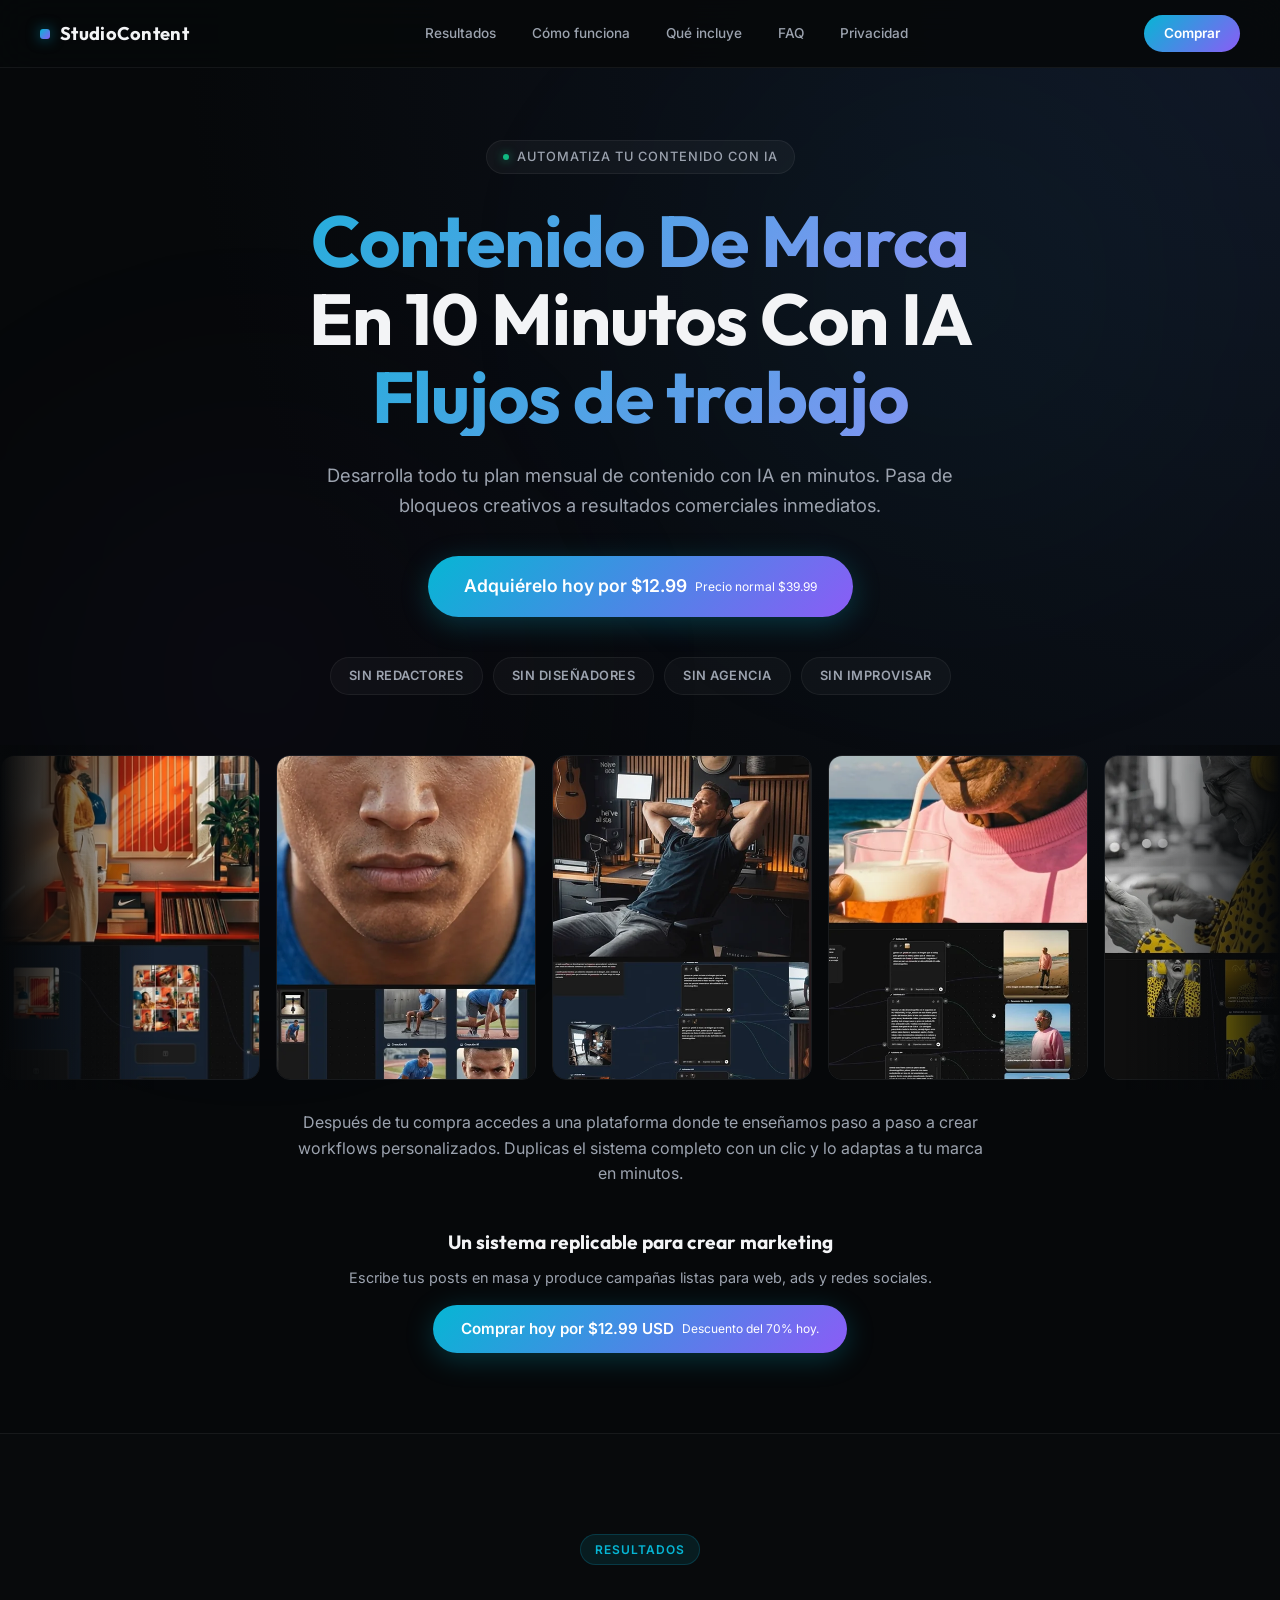
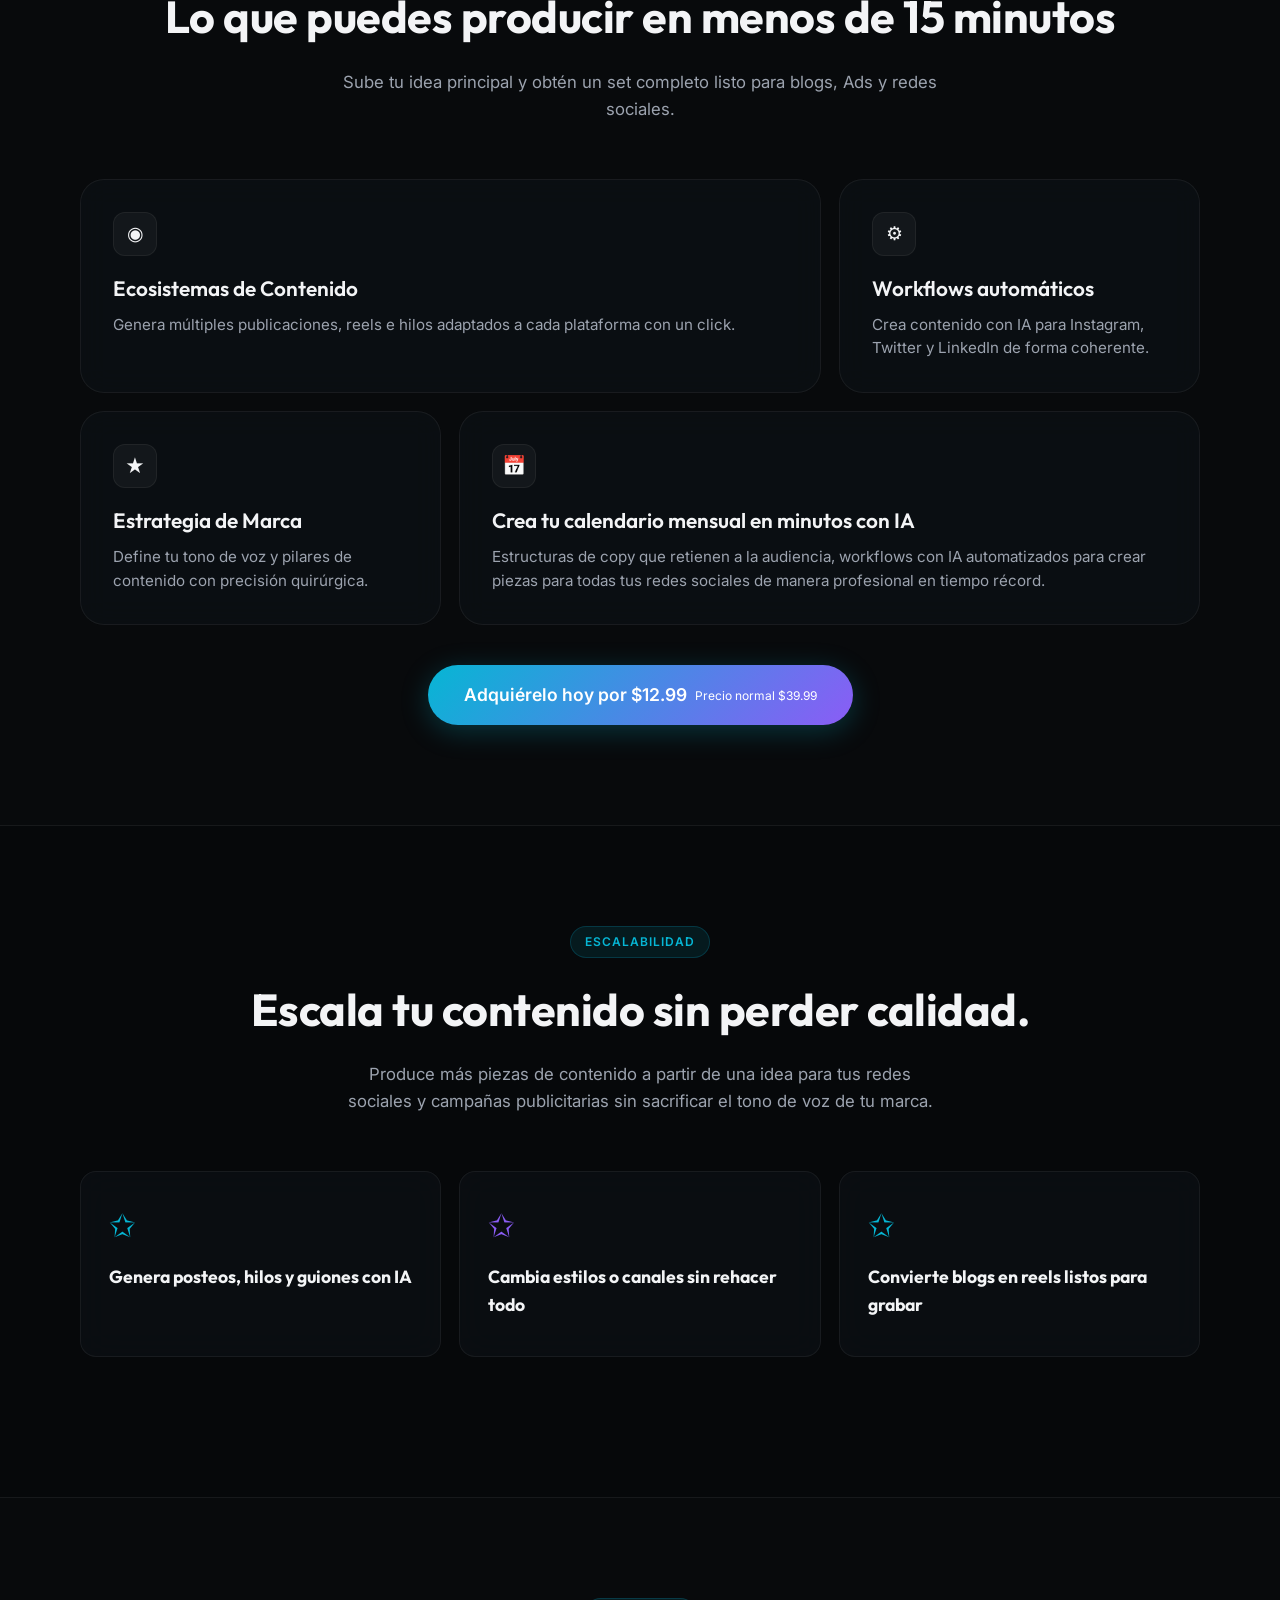
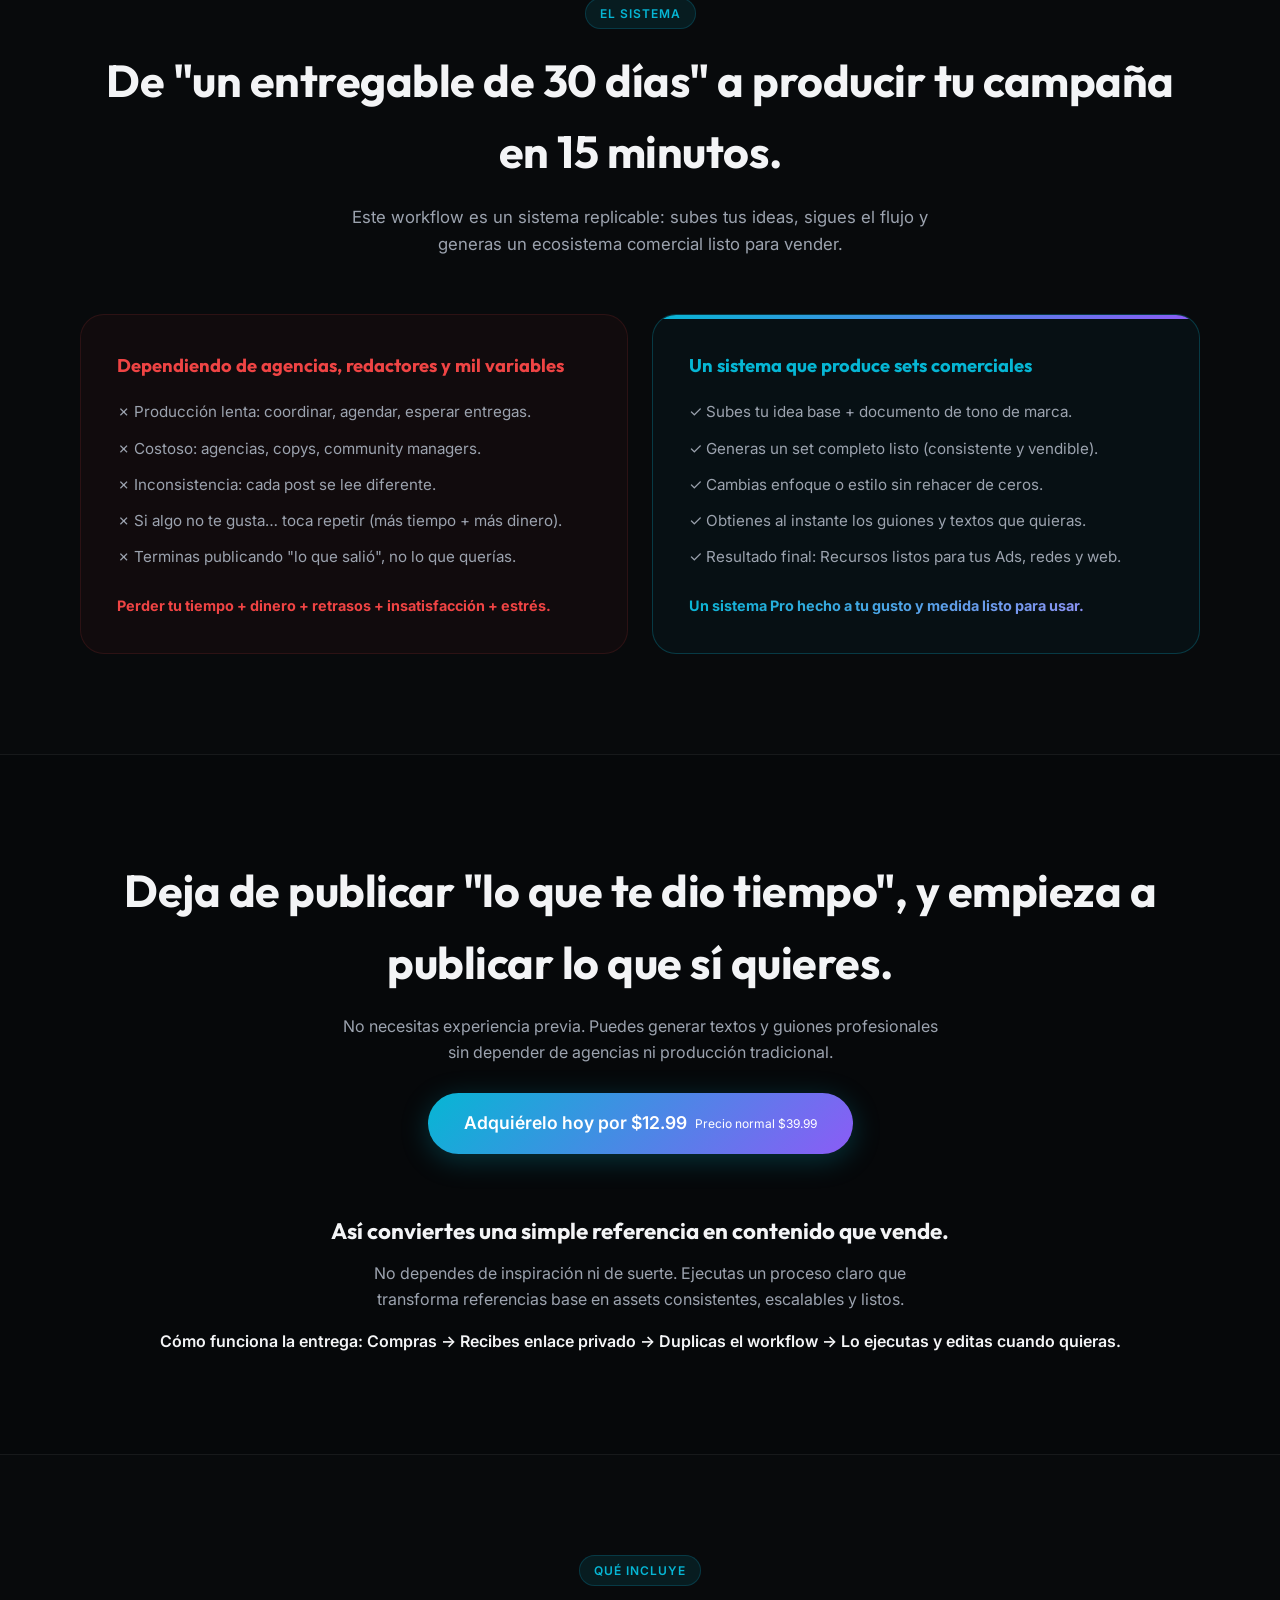
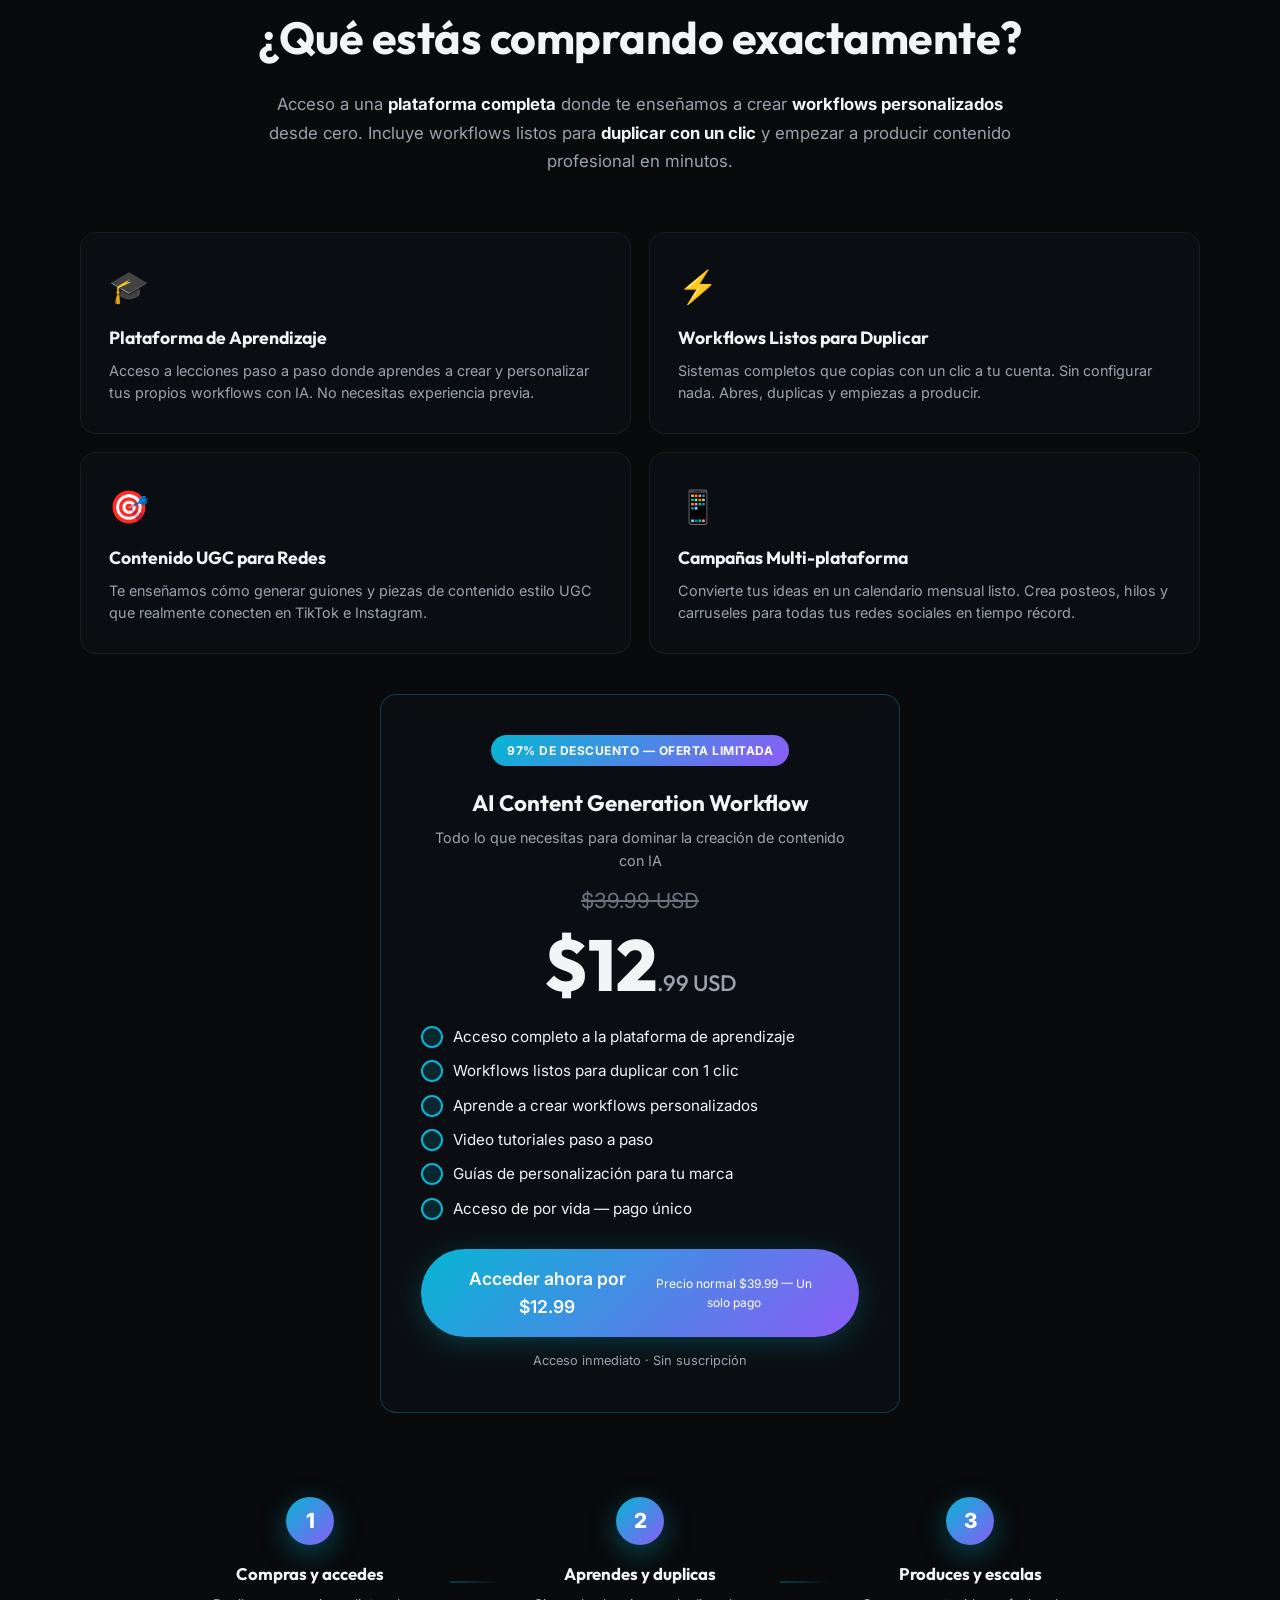
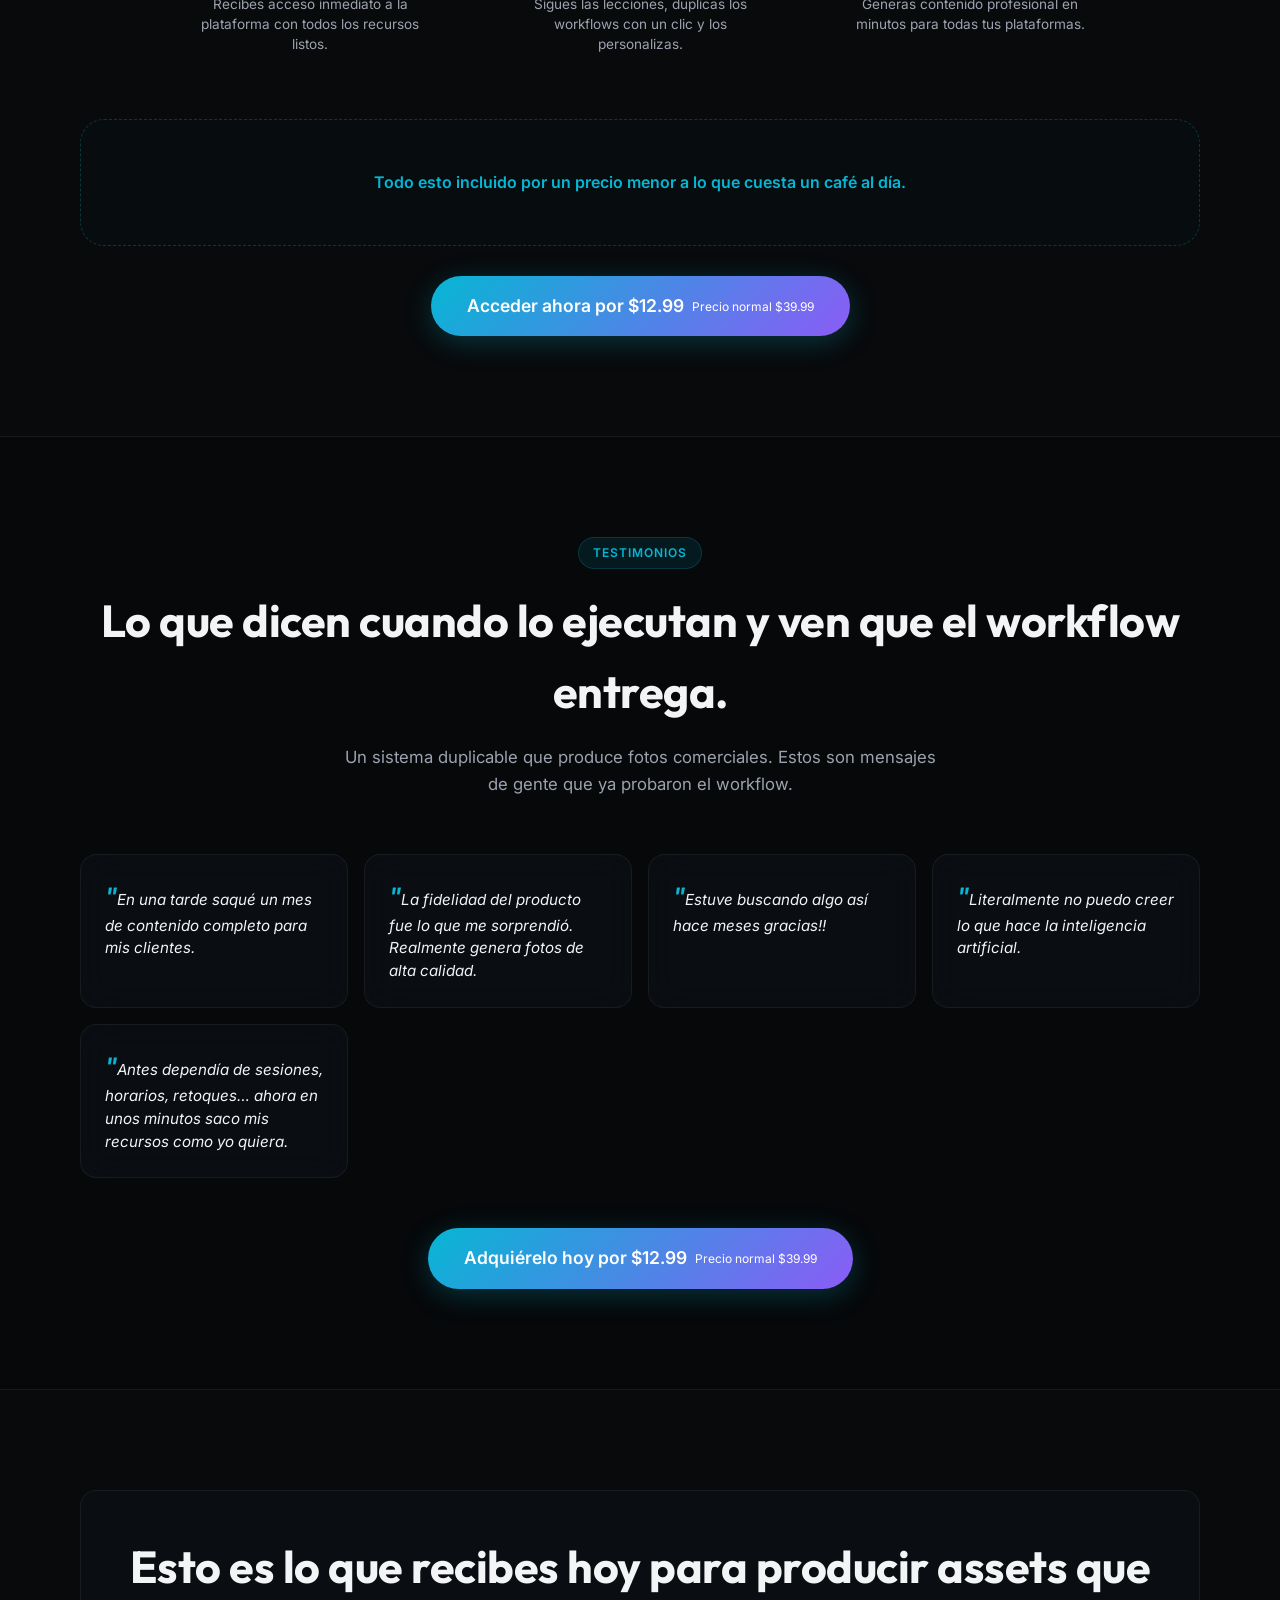
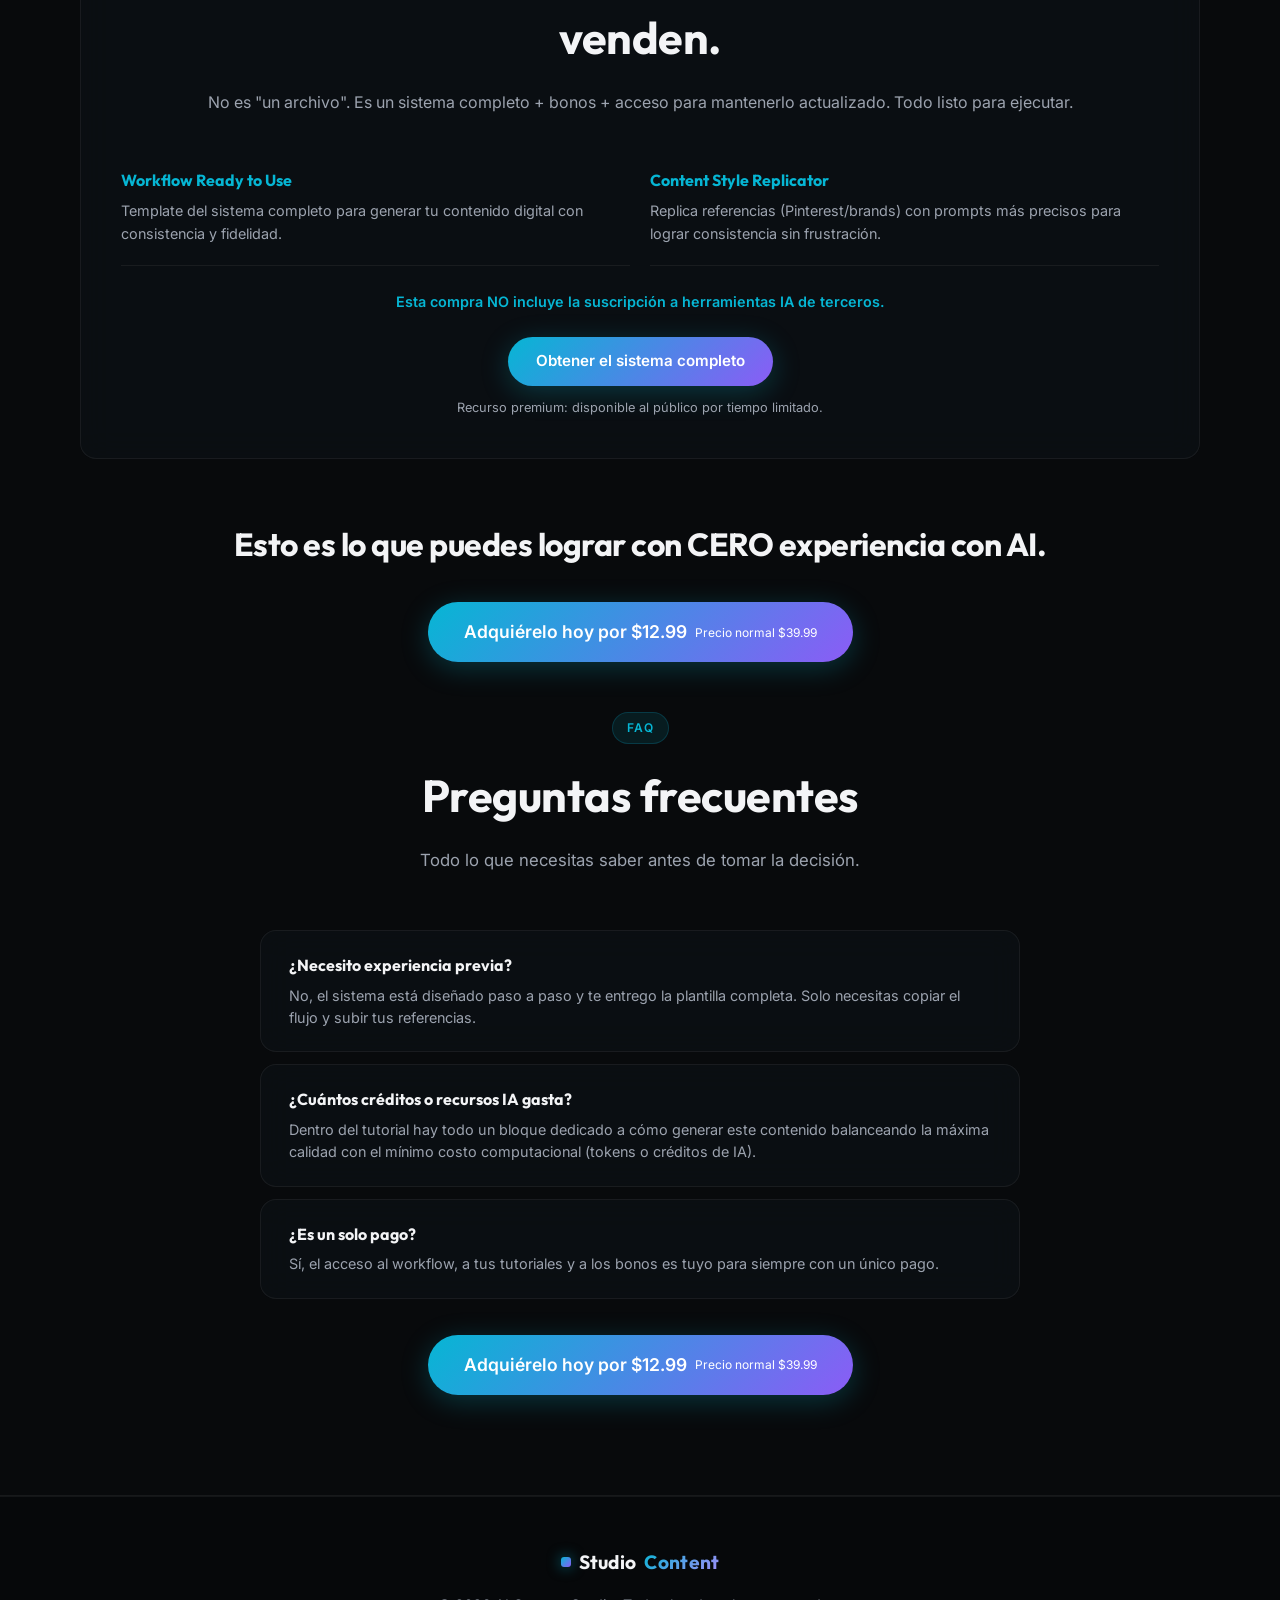
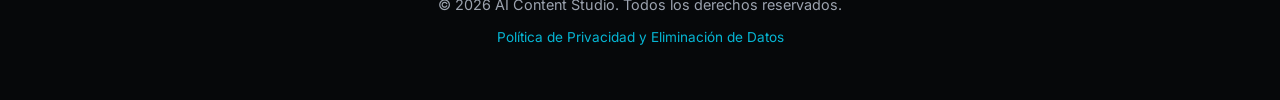
==== commit 65ef8baa: "perf: remove particle canvas, optimize marquee, reduce render/reflow cost" ====
--- a/index.html
+++ b/index.html
@@ -73,9 +73,7 @@
 
 <body>
 
-    <div class="ambient-bg">
-        <canvas id="node-canvas"></canvas>
-    </div>
+    <div class="ambient-bg"></div>
 
     <!-- NAVBAR -->
     <nav class="navbar" id="navbar">
@@ -454,72 +452,6 @@
     </footer>
 
     <script>
-        // Node canvas background
-        const canvas = document.getElementById('node-canvas');
-        const ctx = canvas.getContext('2d');
-        let particles = [];
-        let animId;
-
-        function resizeCanvas() {
-            canvas.width = window.innerWidth;
-            canvas.height = window.innerHeight;
-        }
-        resizeCanvas();
-        window.addEventListener('resize', () => {
-            resizeCanvas();
-            initParticles();
-        });
-
-        function initParticles() {
-            const count = Math.min(80, Math.floor((canvas.width * canvas.height) / 15000));
-            particles = [];
-            for (let i = 0; i < count; i++) {
-                particles.push({
-                    x: Math.random() * canvas.width,
-                    y: Math.random() * canvas.height,
-                    r: Math.random() * 1.5 + 0.5,
-                    vx: (Math.random() - 0.5) * 0.3,
-                    vy: (Math.random() - 0.5) * 0.3,
-                    alpha: Math.random() * 0.5 + 0.1
-                });
-            }
-        }
-        initParticles();
-
-        function drawParticles() {
-            ctx.clearRect(0, 0, canvas.width, canvas.height);
-            particles.forEach((p, i) => {
-                p.x += p.vx;
-                p.y += p.vy;
-                if (p.x < 0) p.x = canvas.width;
-                if (p.x > canvas.width) p.x = 0;
-                if (p.y < 0) p.y = canvas.height;
-                if (p.y > canvas.height) p.y = 0;
-
-                ctx.beginPath();
-                ctx.arc(p.x, p.y, p.r, 0, Math.PI * 2);
-                ctx.fillStyle = `rgba(255,255,255,${p.alpha})`;
-                ctx.fill();
-
-                // Draw connections
-                for (let j = i + 1; j < particles.length; j++) {
-                    const dx = p.x - particles[j].x;
-                    const dy = p.y - particles[j].y;
-                    const dist = Math.sqrt(dx * dx + dy * dy);
-                    if (dist < 120) {
-                        ctx.beginPath();
-                        ctx.moveTo(p.x, p.y);
-                        ctx.lineTo(particles[j].x, particles[j].y);
-                        ctx.strokeStyle = `rgba(6,182,212,${0.06 * (1 - dist / 120)})`;
-                        ctx.lineWidth = 0.5;
-                        ctx.stroke();
-                    }
-                }
-            });
-            animId = requestAnimationFrame(drawParticles);
-        }
-        drawParticles();
-
         // Navbar scroll effect
         const navbar = document.getElementById('navbar');
         window.addEventListener('scroll', () => {
--- a/style.css
+++ b/style.css
@@ -423,6 +423,13 @@
             width: max-content;
             gap: 16px;
             animation: marquee 35s linear infinite;
+            will-change: transform;
+            transform: translate3d(0, 0, 0);
+            backface-visibility: hidden;
+        }
+
+        .marquee-wrap:hover .marquee-track {
+            animation-play-state: paused;
         }
 
         @keyframes marquee {
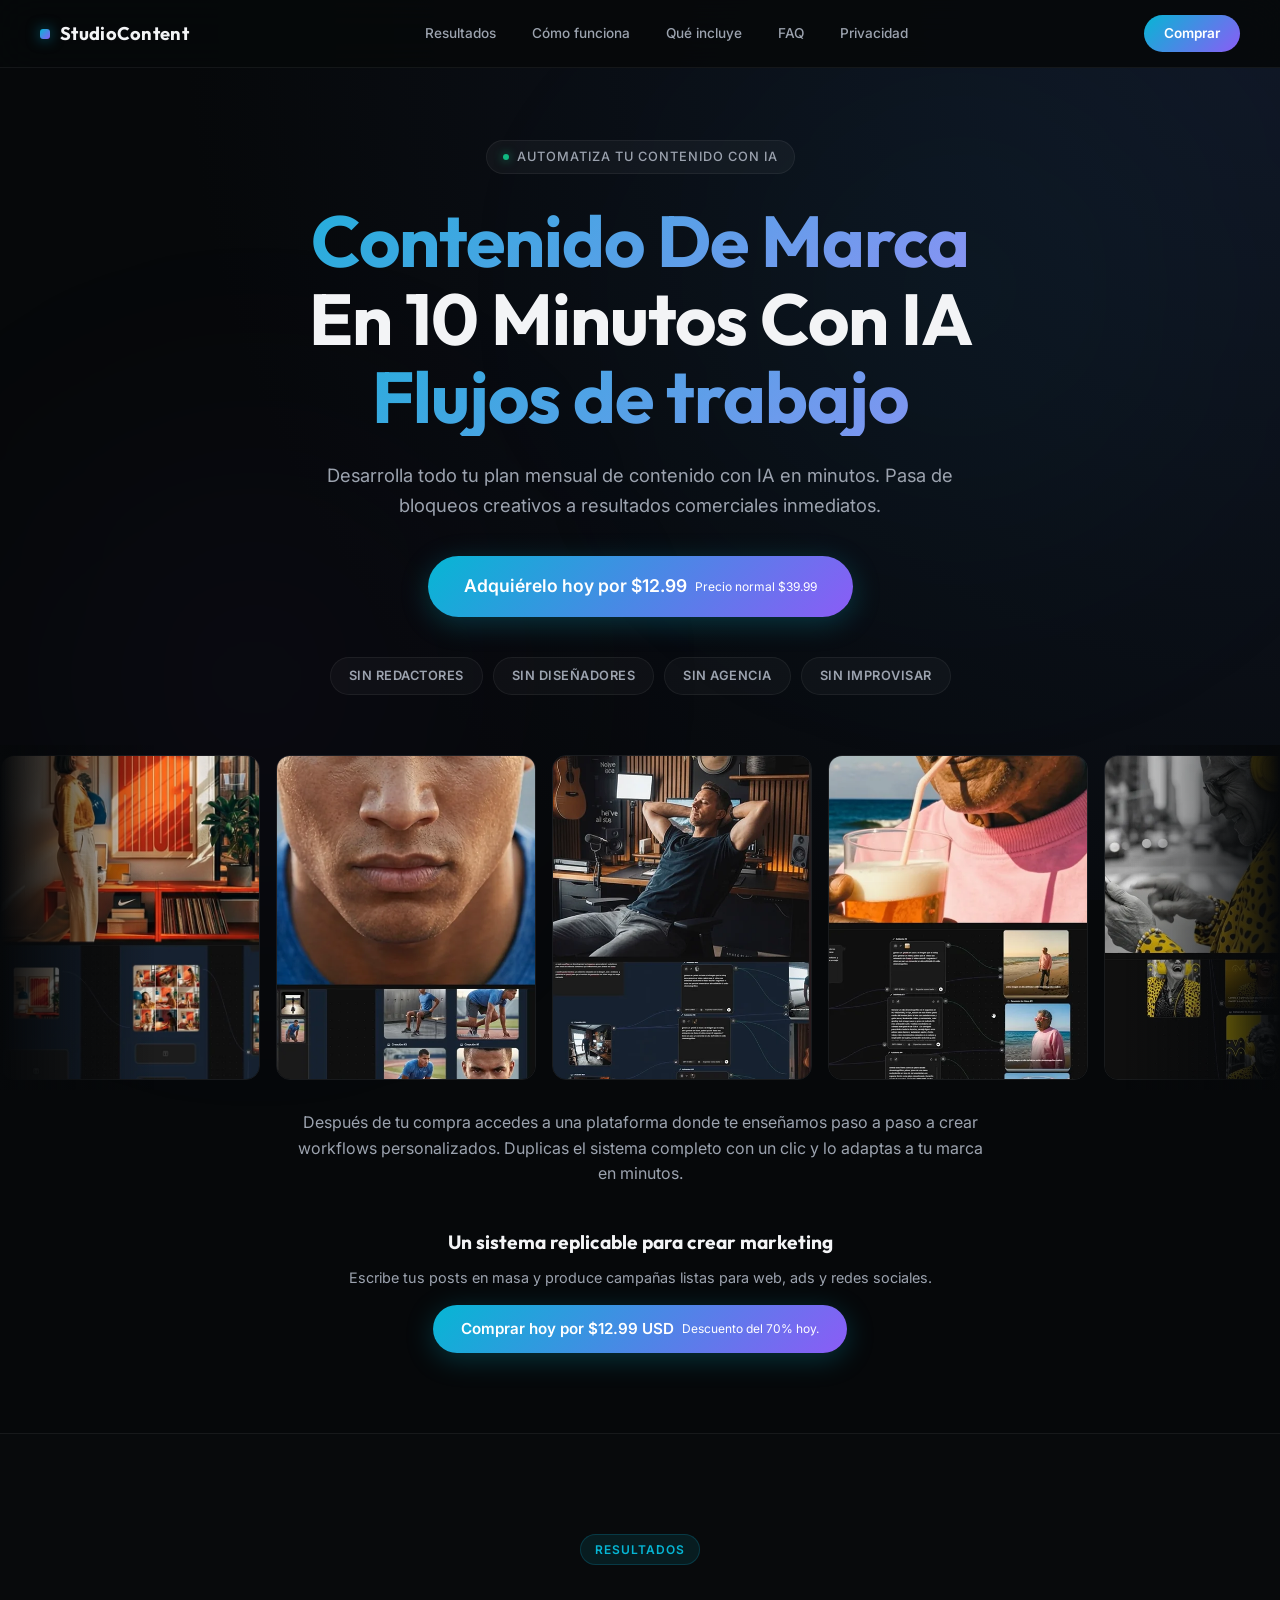
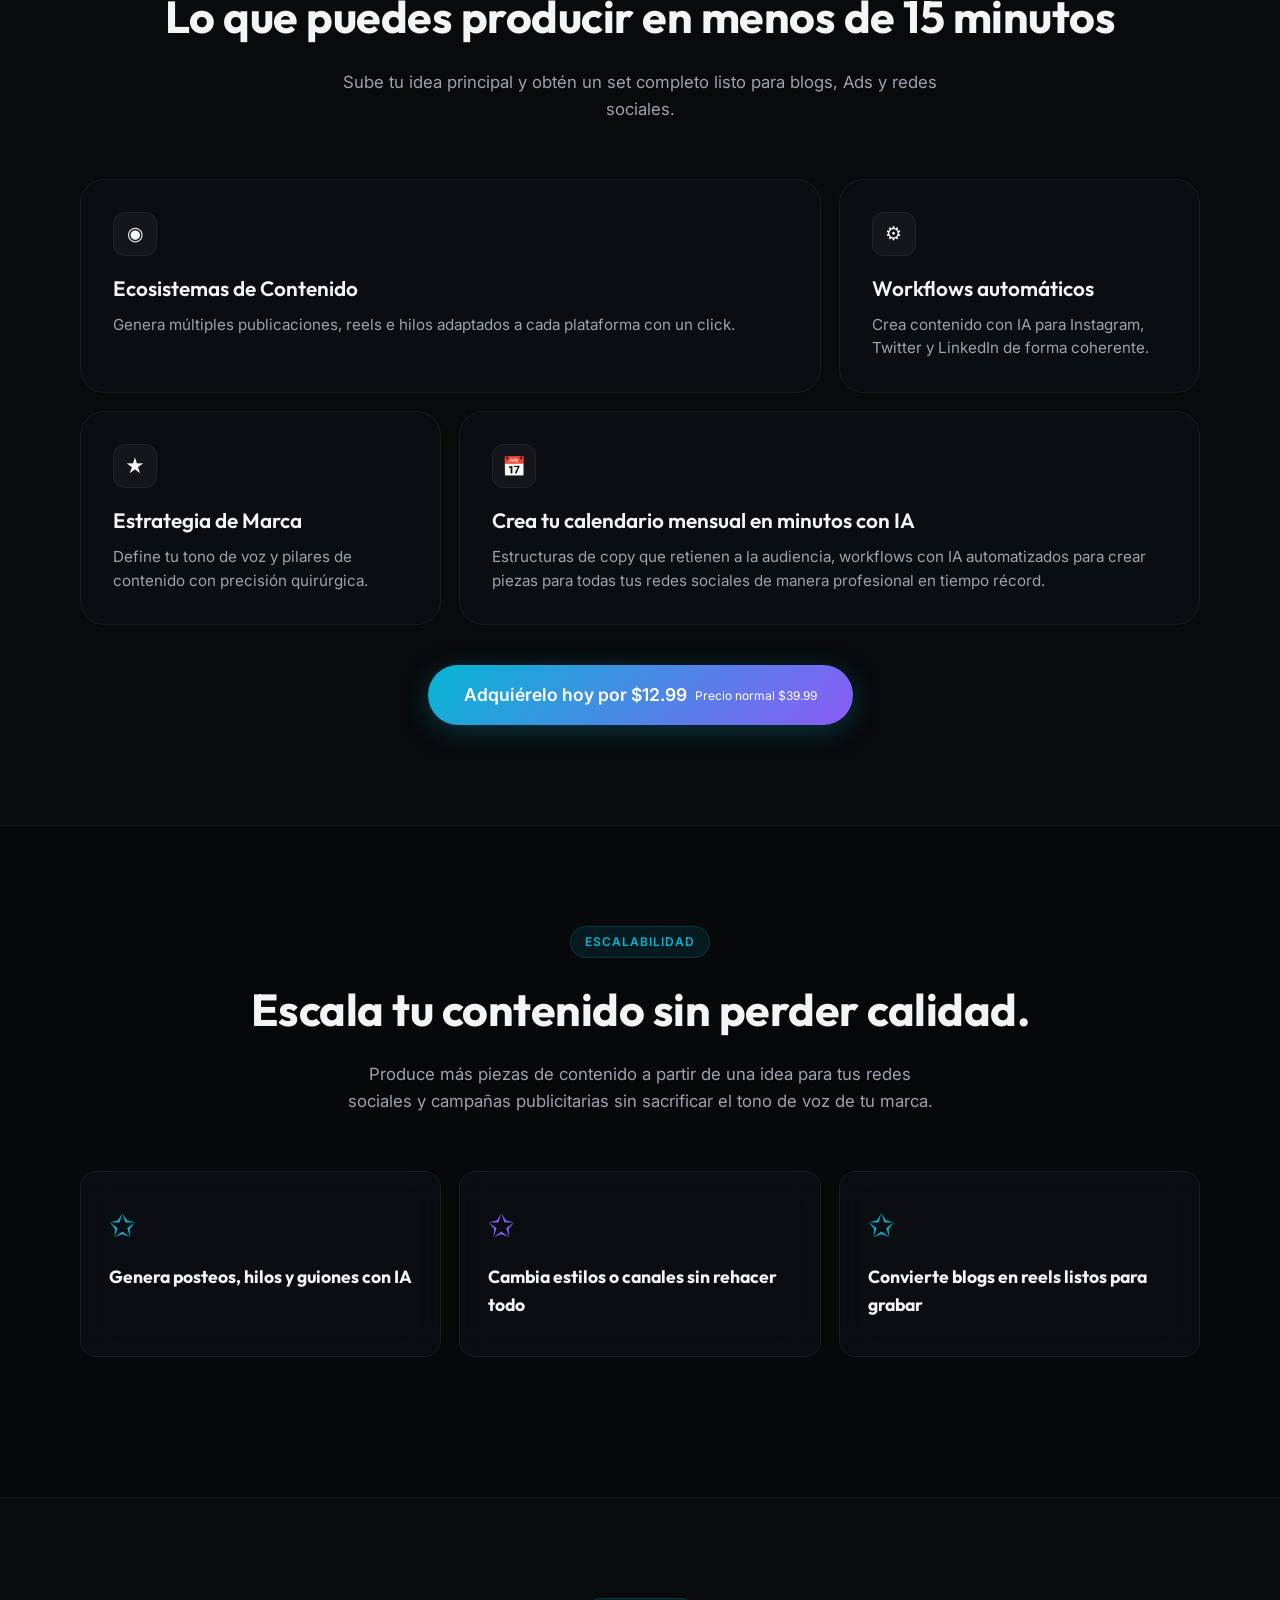
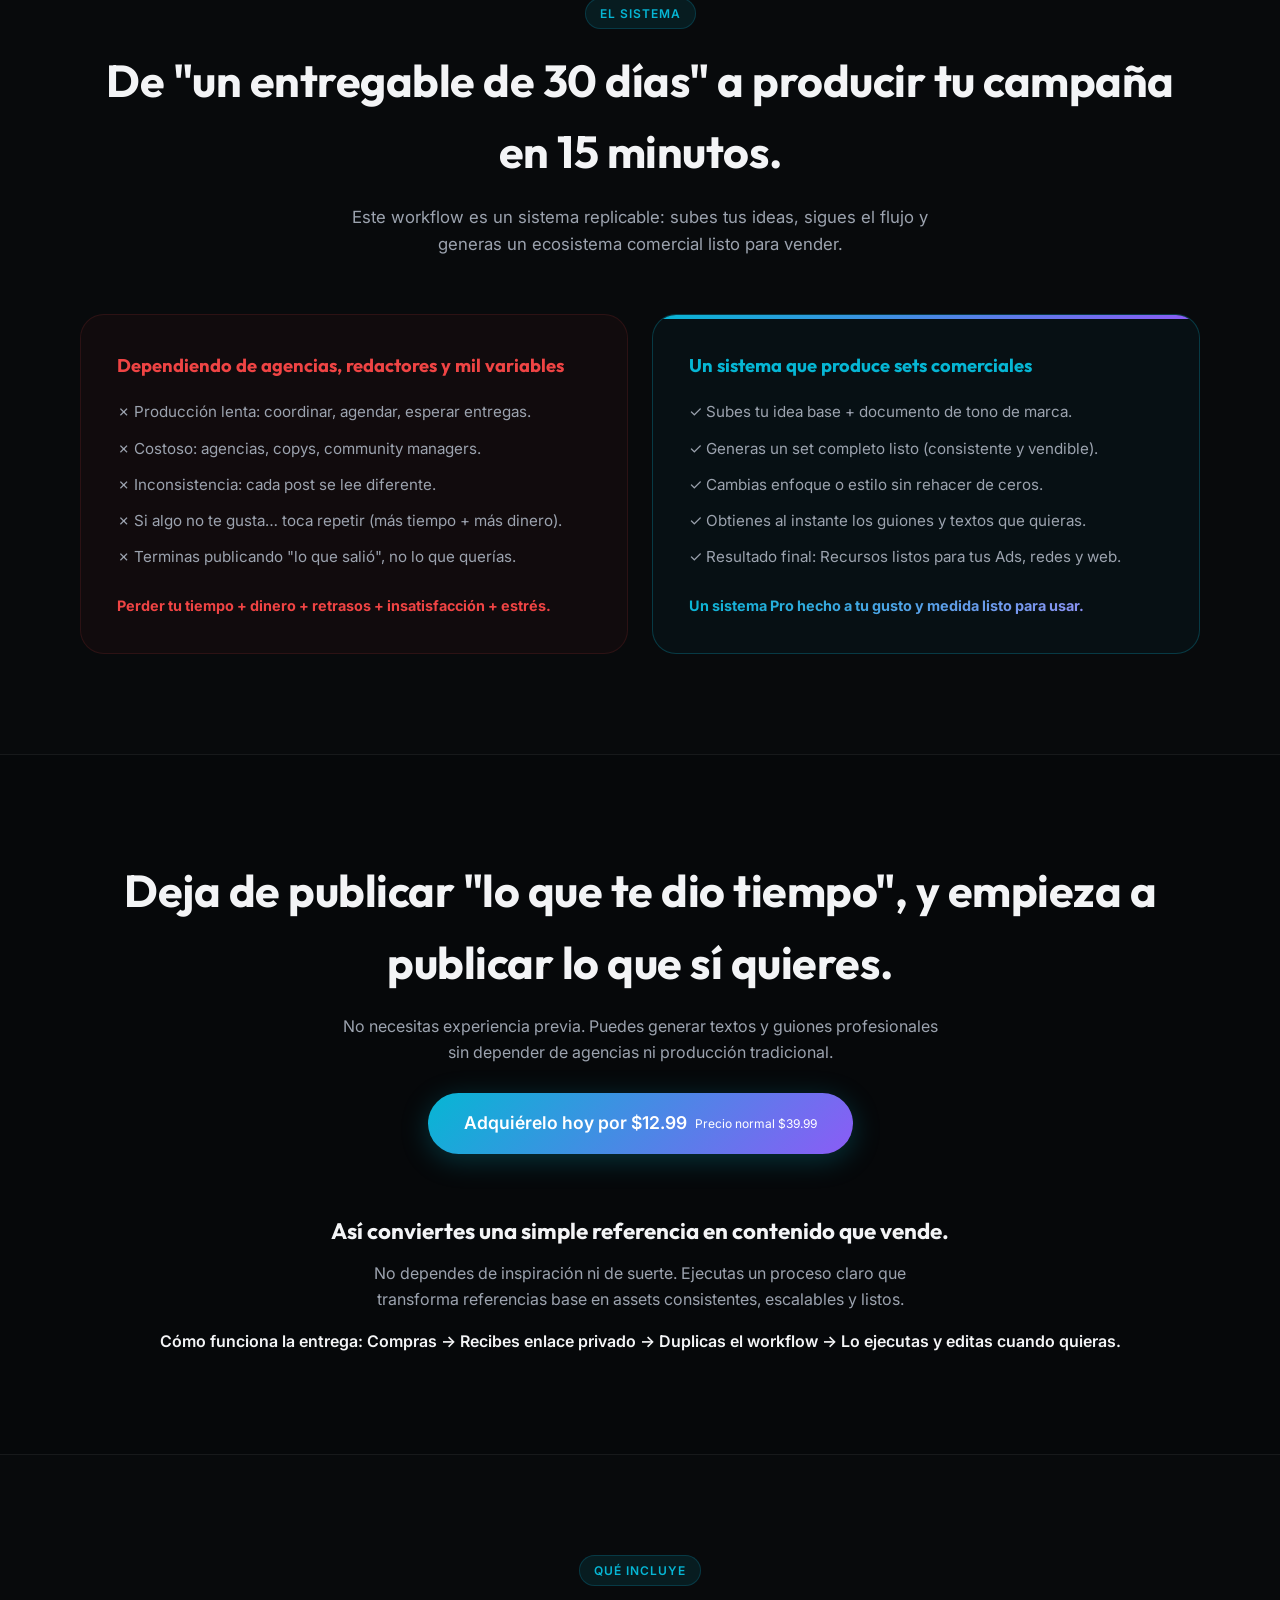
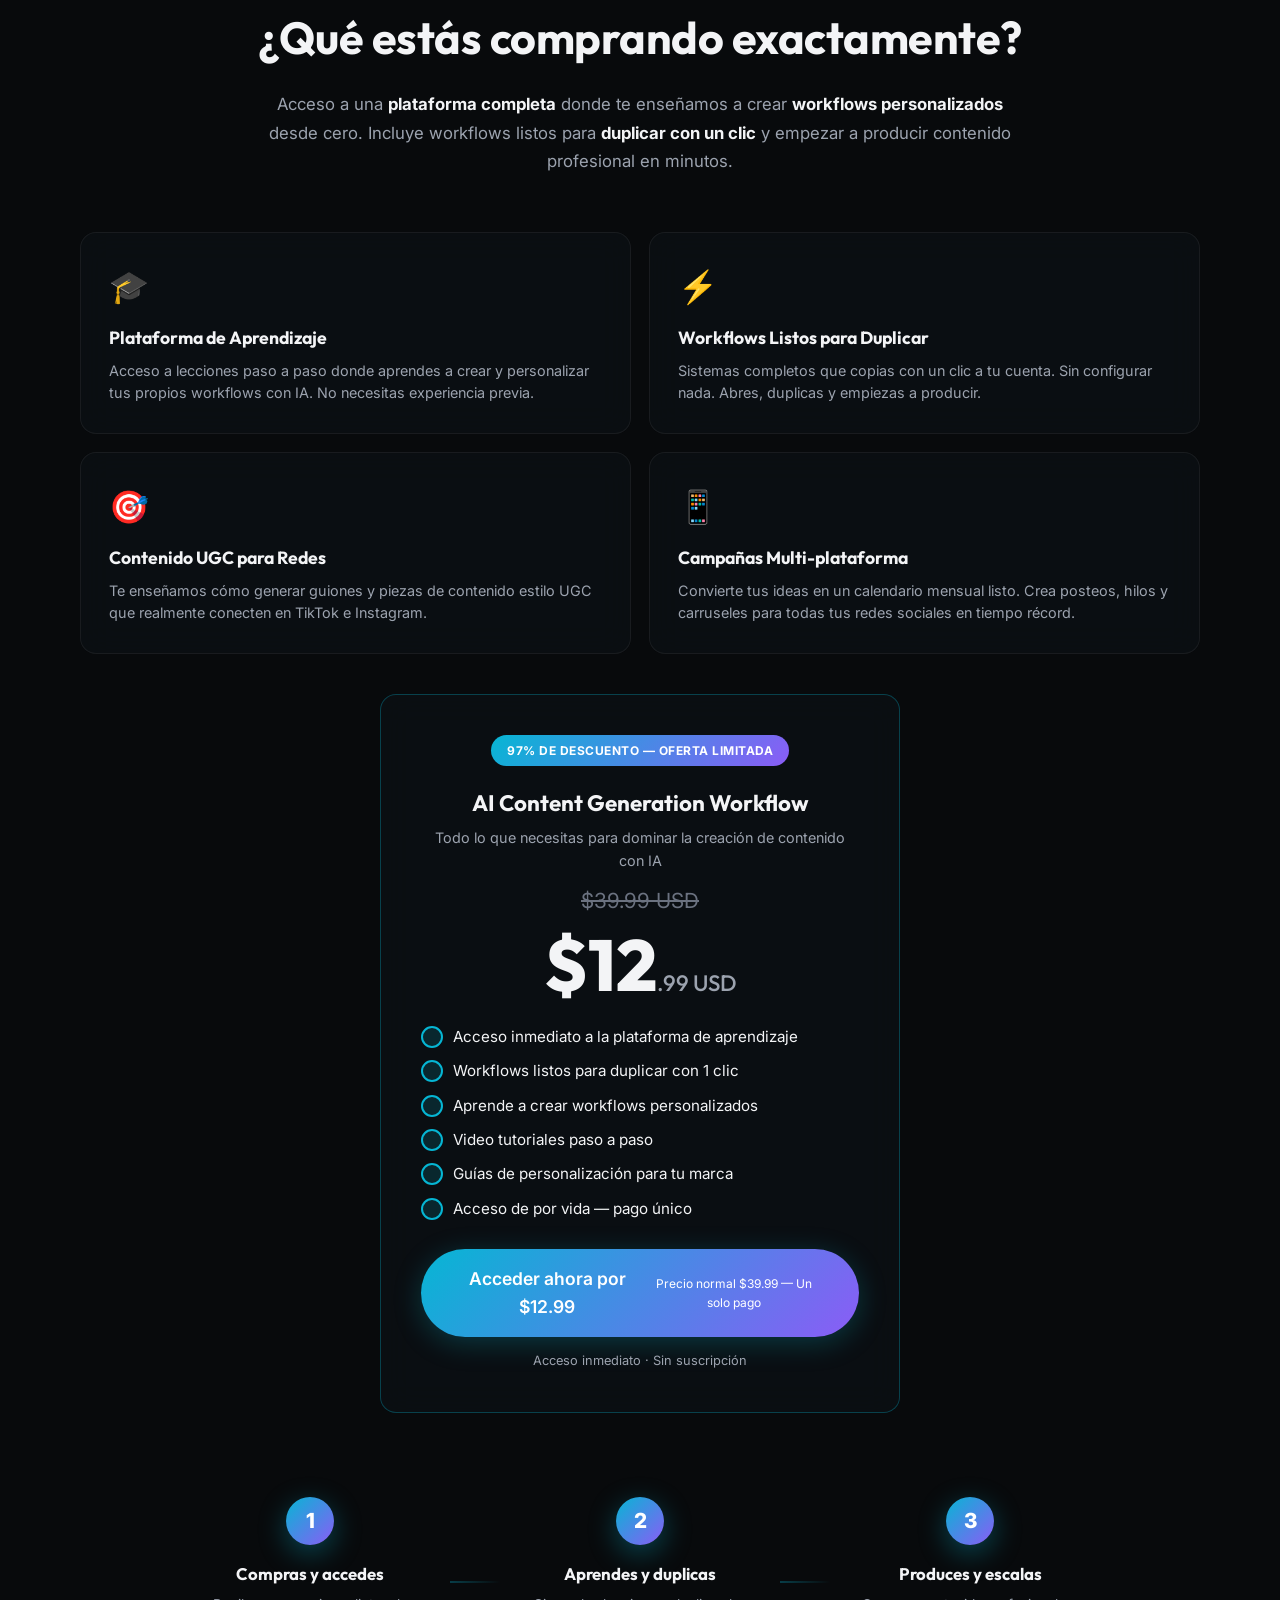
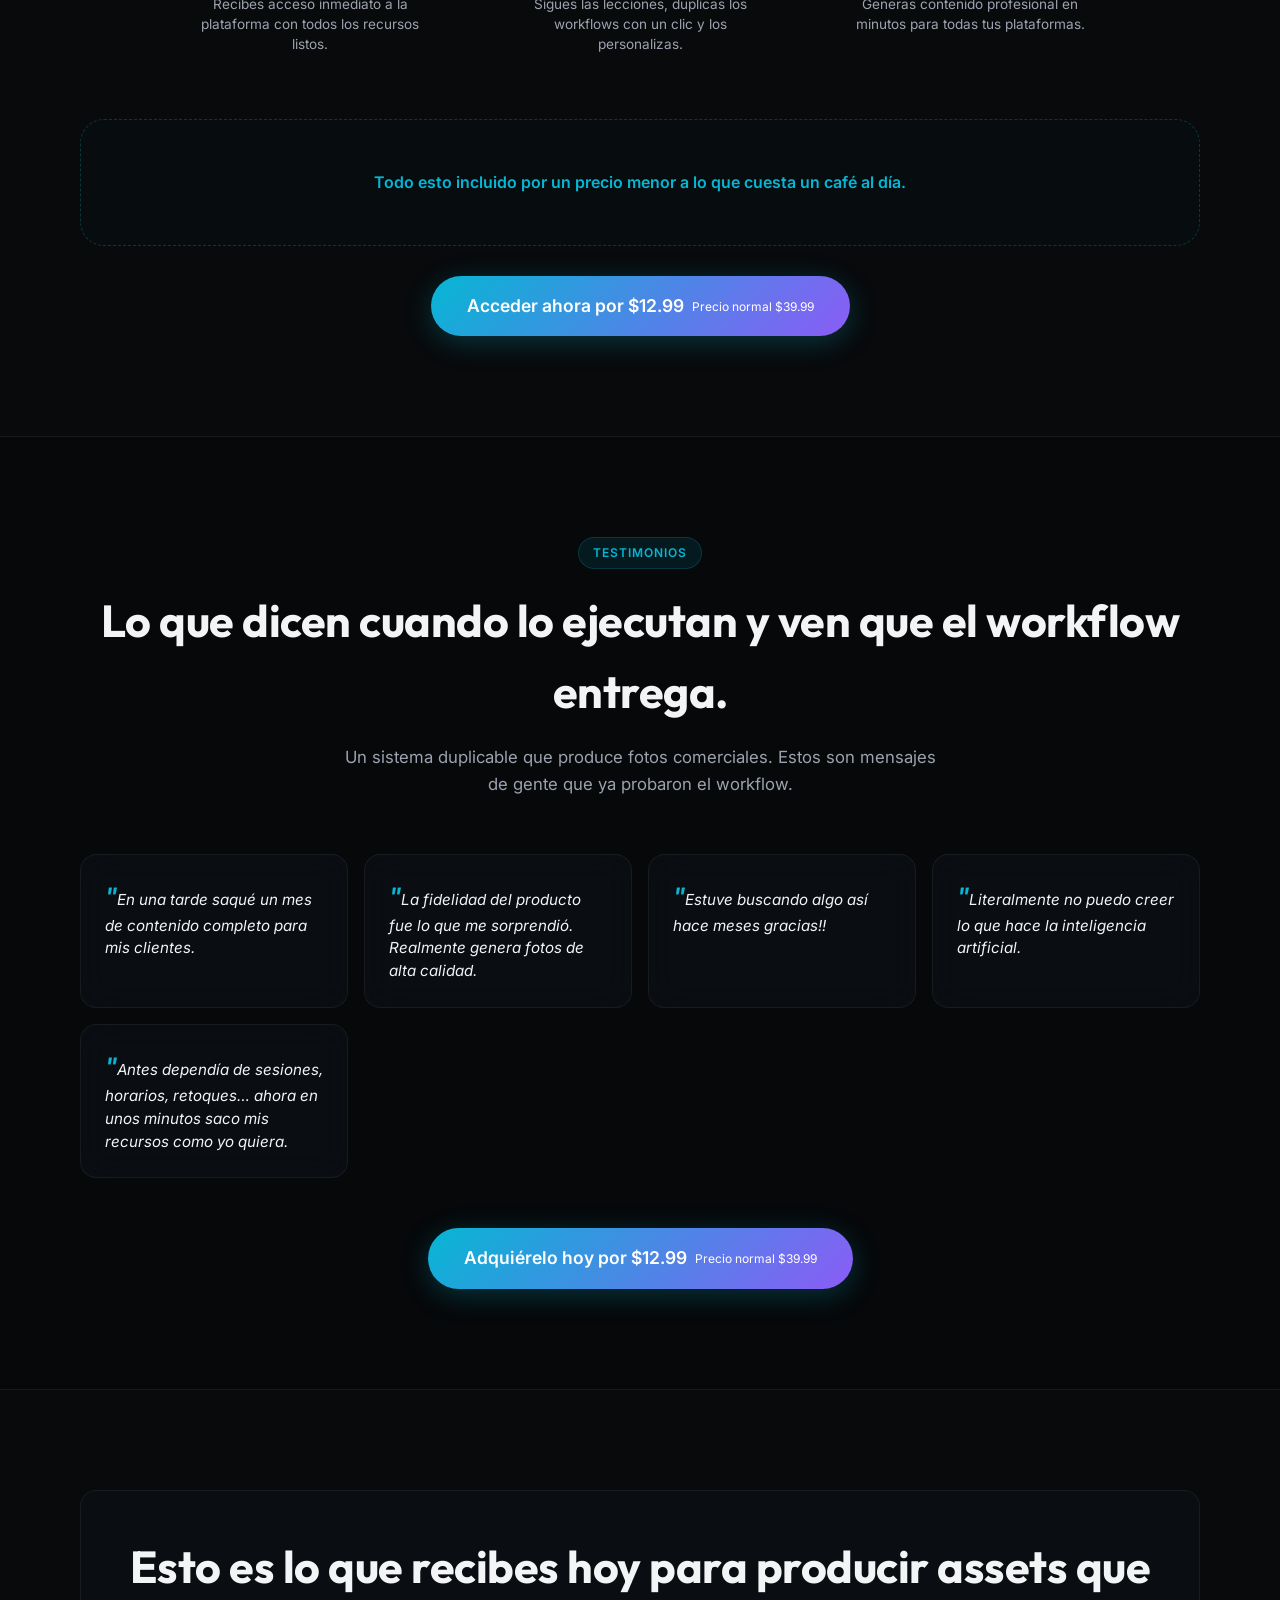
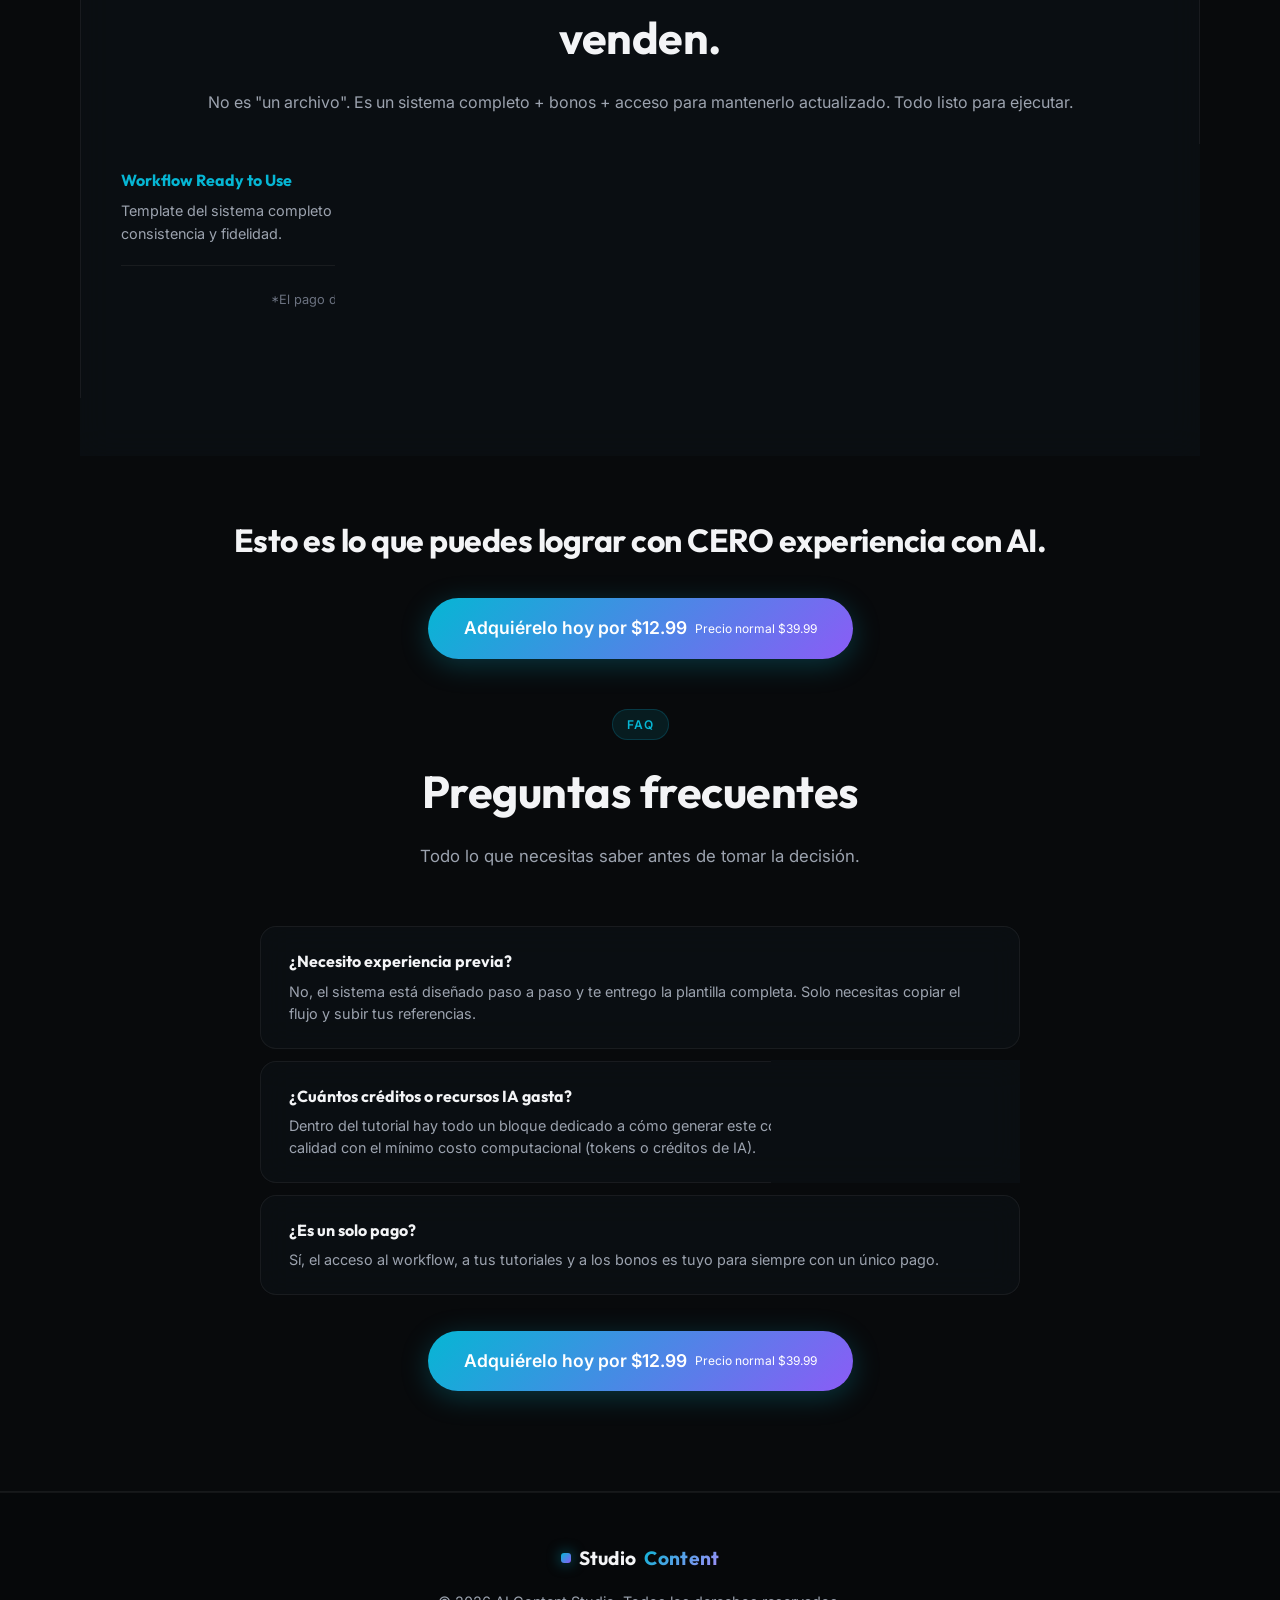
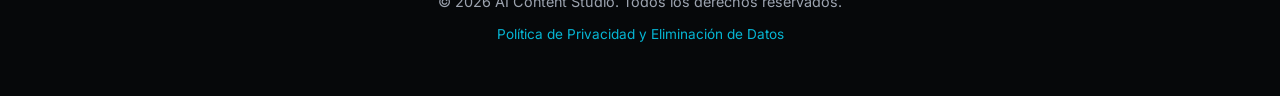
==== commit 031d7faf: "feat: update modal copy and add subtle AI subscription disclaimer" ====
--- a/index.html
+++ b/index.html
@@ -300,7 +300,7 @@
                     <div class="old-price">$39.99 USD</div>
                     <div class="price">$12<small>.99 USD</small></div>
                     <ul class="features-list">
-                        <li>Acceso completo a la plataforma de aprendizaje</li>
+                        <li>Acceso inmediato a la plataforma de aprendizaje</li>
                         <li>Workflows listos para duplicar con 1 clic</li>
                         <li>Aprende a crear workflows personalizados</li>
                         <li>Video tutoriales paso a paso</li>
@@ -375,7 +375,7 @@
                         <div class="recap-item"><h4>Workflow Ready to Use</h4><p>Template del sistema completo para generar tu contenido digital con consistencia y fidelidad.</p></div>
                         <div class="recap-item"><h4>Content Style Replicator</h4><p>Replica referencias (Pinterest/brands) con prompts más precisos para lograr consistencia sin frustración.</p></div>
                     </div>
-                    <p style="color:var(--accent-cyan);text-align:center;margin-top:24px;font-weight:600;font-size:0.9rem;">Esta compra NO incluye la suscripción a herramientas IA de terceros.</p>
+                    <p class="disclaimer-muted">*El pago de este producto no incluye la suscripción a herramientas de IA de terceros (OpenAI, Claude, Midjourney, etc.).</p>
                     <div style="text-align:center;margin-top:24px;">
                         <a href="#comprar" class="btn btn-primary">Obtener el sistema completo</a>
                         <p style="font-size:0.8rem;margin-top:12px;color:var(--text-secondary);">Recurso premium: disponible al público por tiempo limitado.</p>
@@ -427,13 +427,14 @@
                 <span class="current-price">$12.99 USD</span>
             </div>
             <ul class="modal-features">
-                <li>Acceso completo a la plataforma</li>
+                <li>Acceso inmediato a la plataforma de aprendizaje</li>
                 <li>Workflows listos para duplicar</li>
                 <li>Video tutoriales paso a paso</li>
                 <li>Acceso de por vida — pago único</li>
             </ul>
             <a id="modal-checkout" href="https://studiocontent-2.myshopify.com/checkouts/cn/hWNBkks9FLQfvspWNMtIeaUk/es-cl" target="_blank" class="btn btn-primary btn-lg modal-cta">Ir al checkout</a>
             <p class="modal-note">Pago seguro vía Shopify · Acceso inmediato</p>
+            <p class="modal-disclaimer">*El precio no incluye la suscripción a herramientas de IA de terceros (OpenAI, Claude, etc.).</p>
         </div>
     </div>
 </main>
--- a/style.css
+++ b/style.css
@@ -1220,6 +1220,21 @@
             color: var(--text-muted);
         }
 
+        .modal-disclaimer {
+            font-size: 0.7rem;
+            color: var(--text-muted);
+            margin-top: 10px;
+            line-height: 1.4;
+        }
+
+        .disclaimer-muted {
+            text-align: center;
+            margin-top: 24px;
+            font-size: 0.8rem;
+            color: var(--text-muted);
+            line-height: 1.5;
+        }
+
         @media (max-width: 480px) {
             .modal-content {
                 padding: 28px 22px;
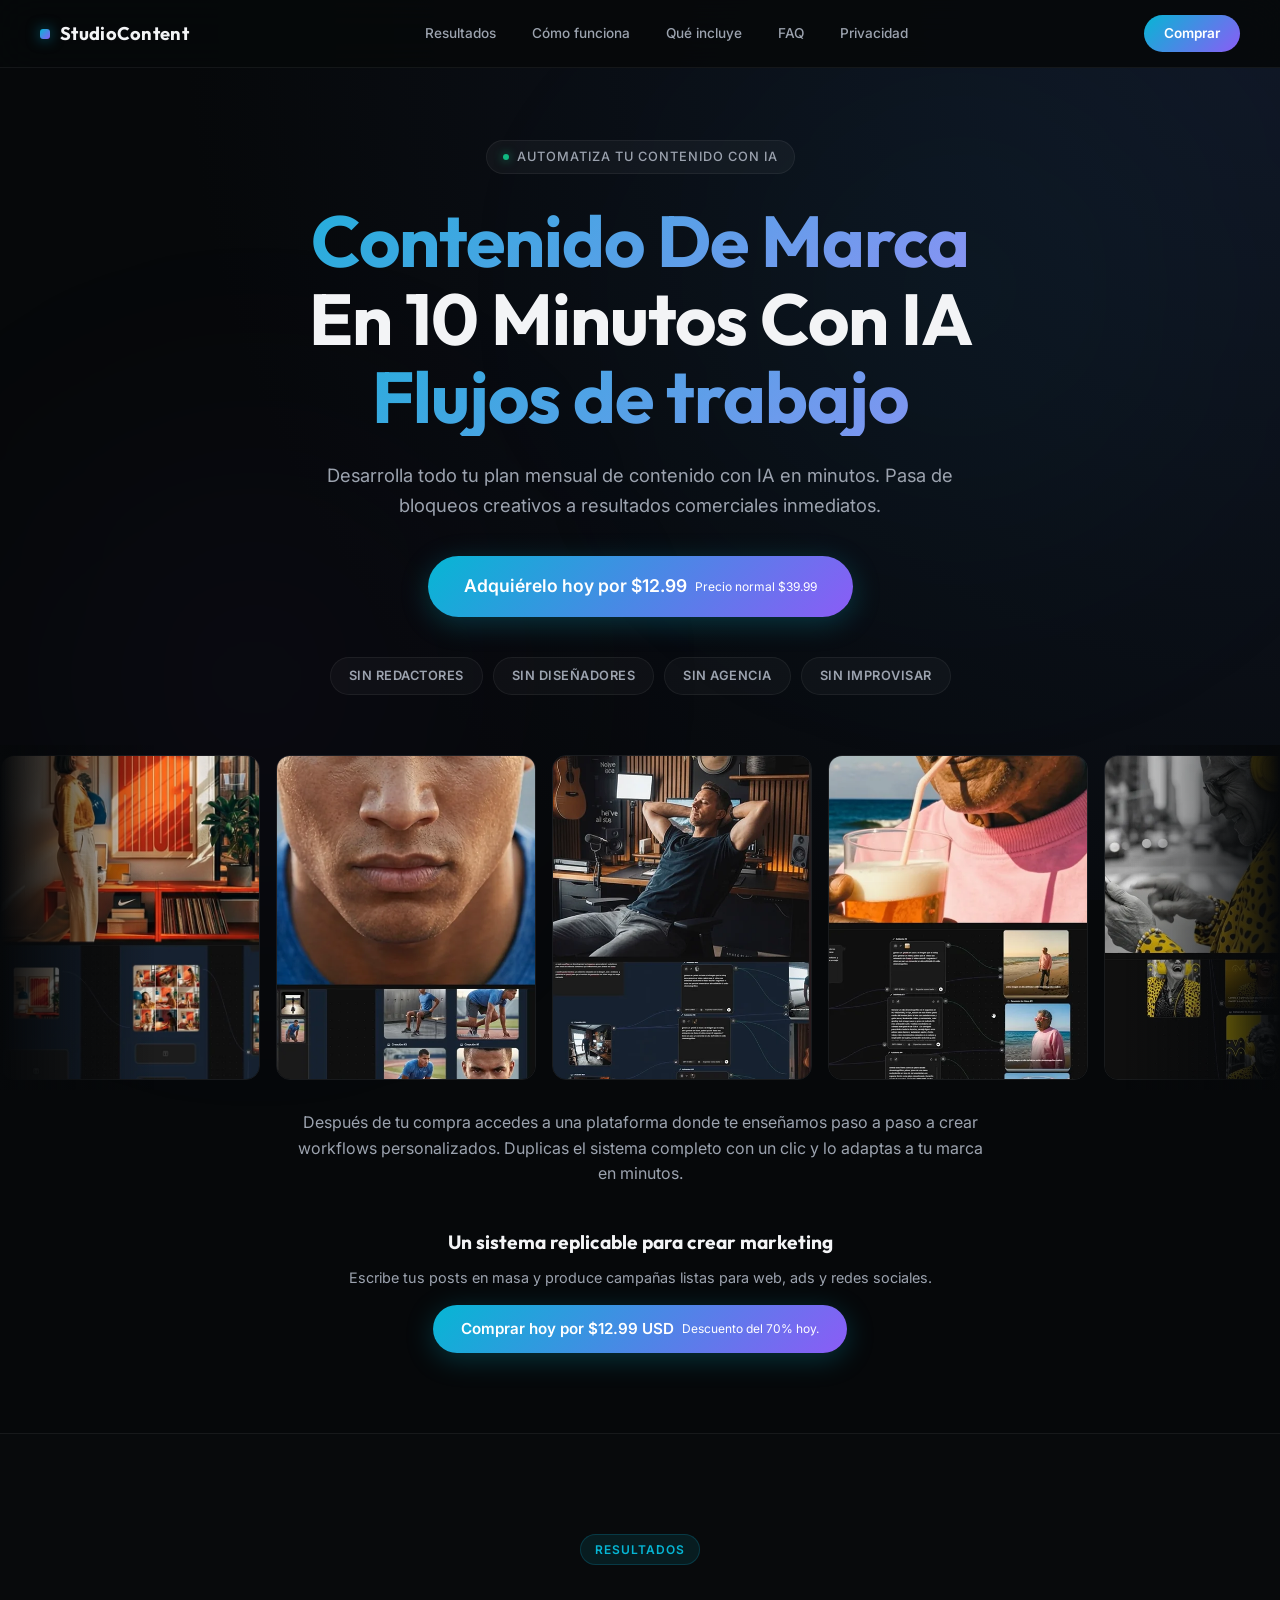
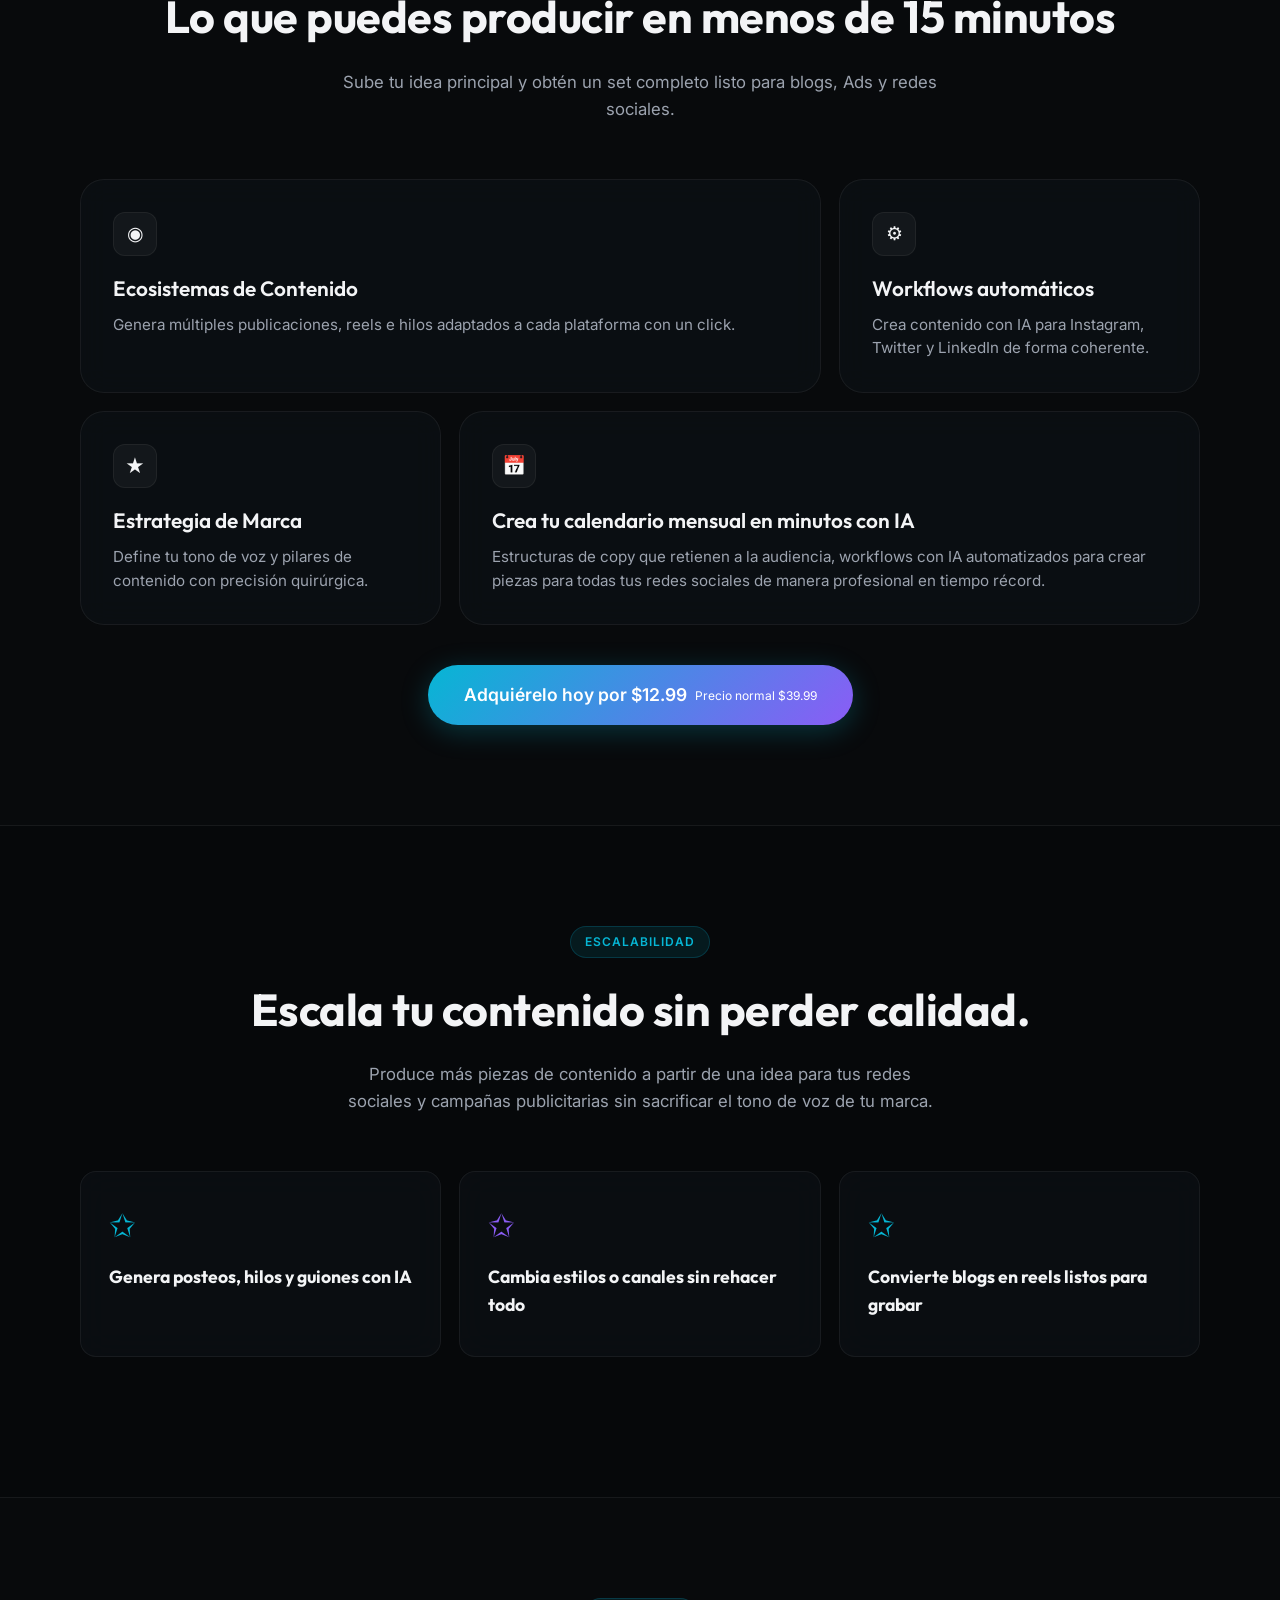
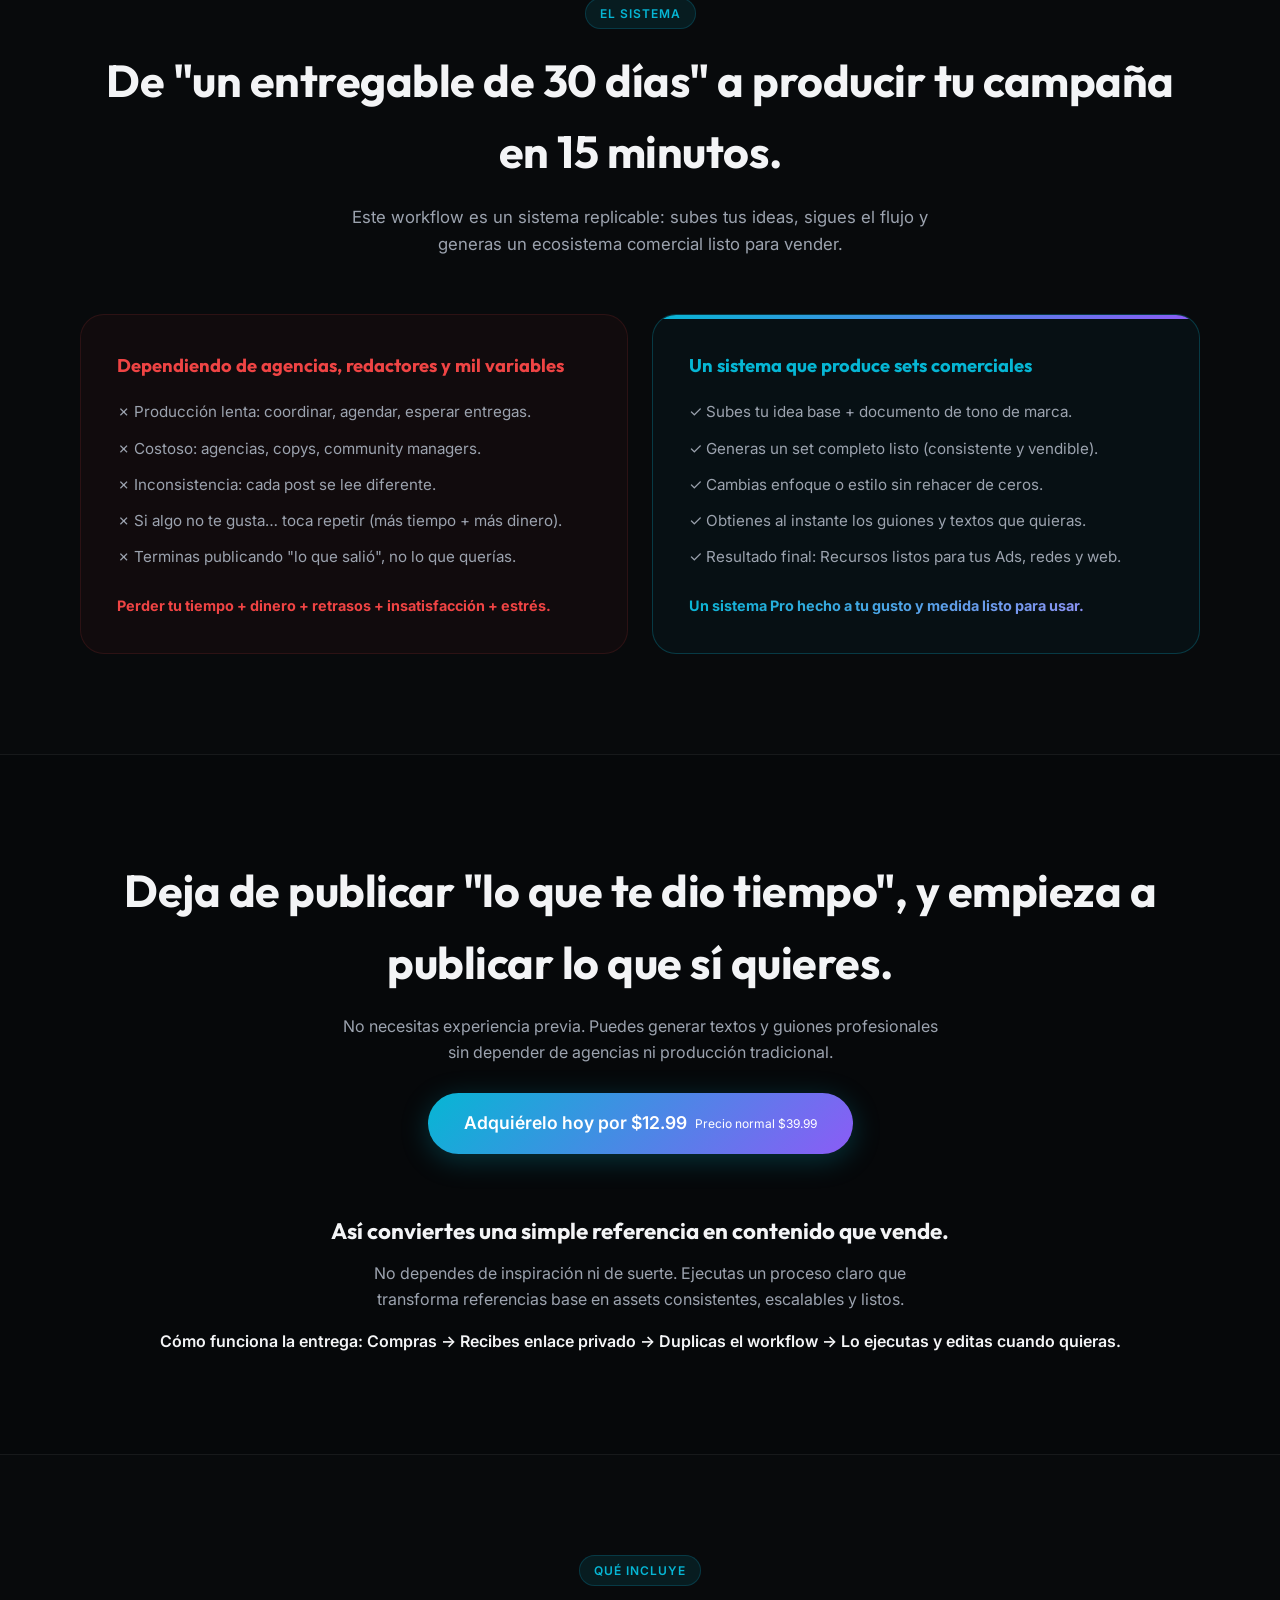
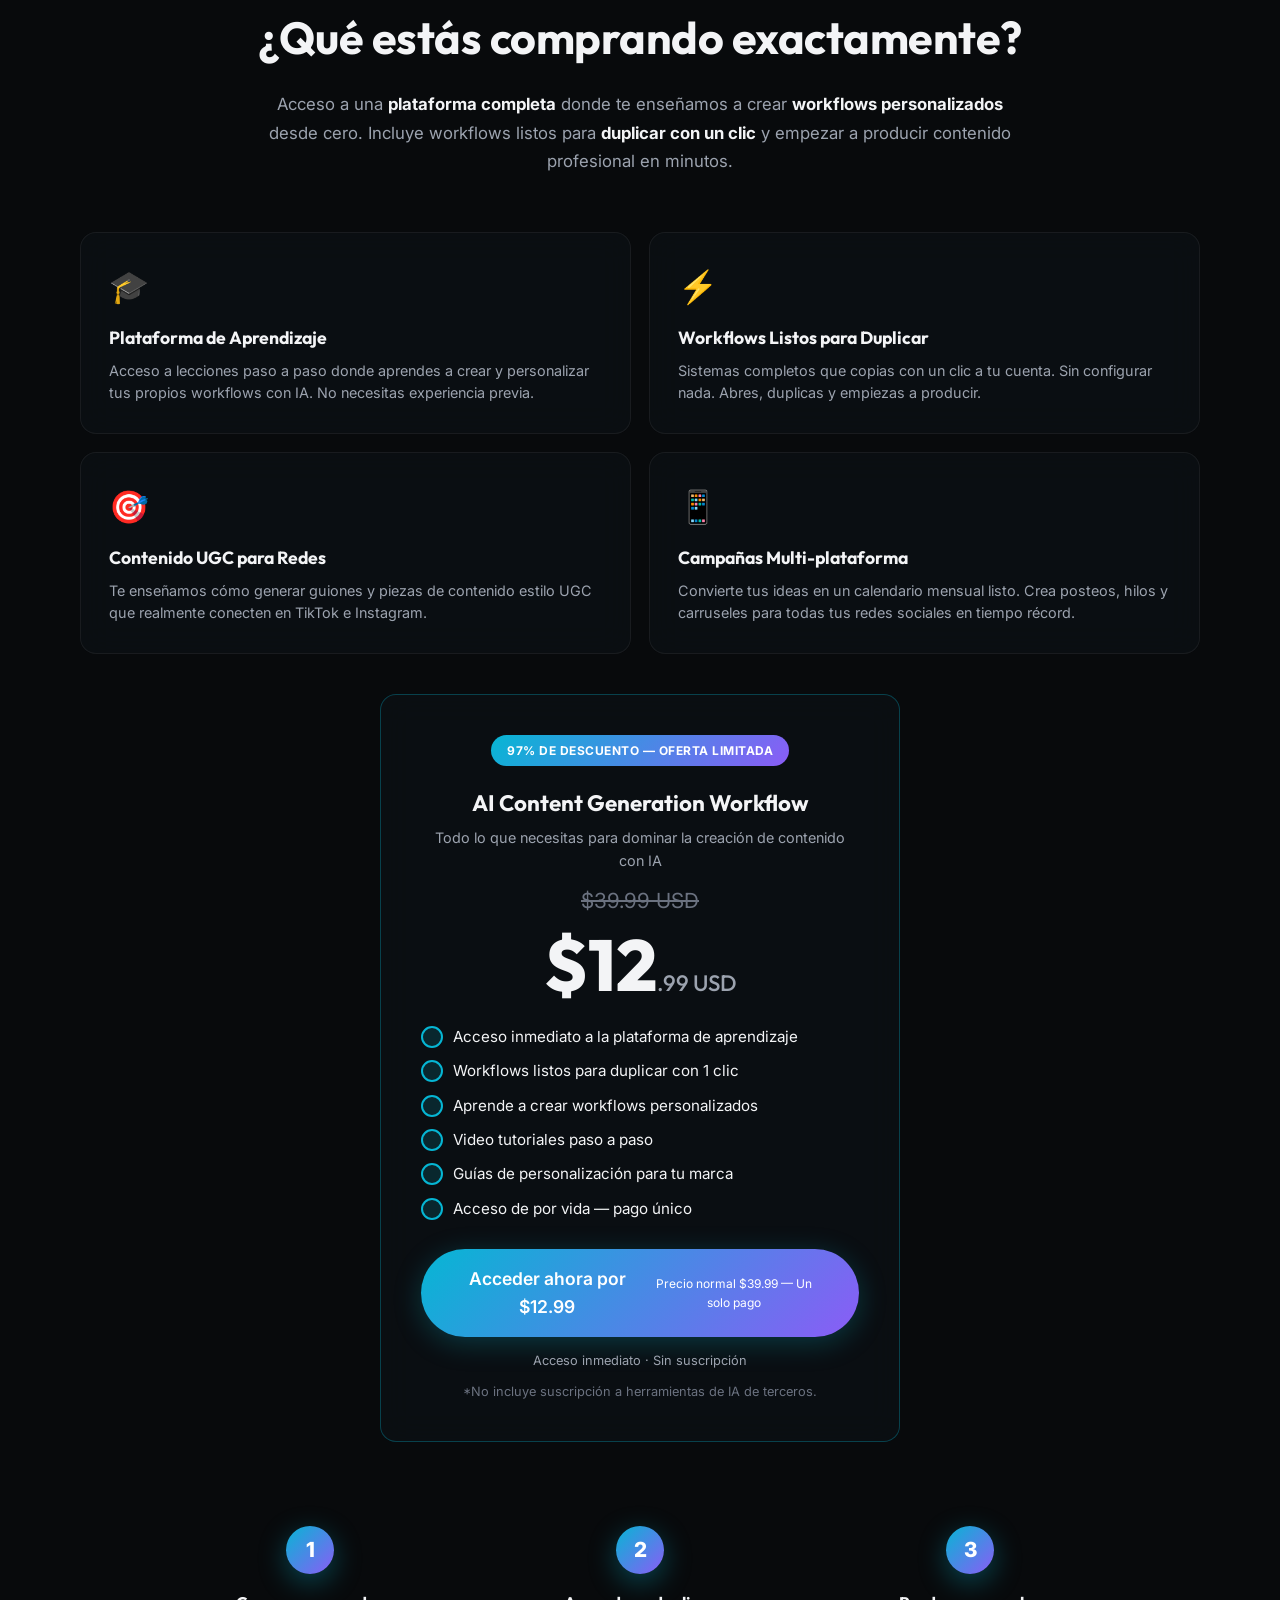
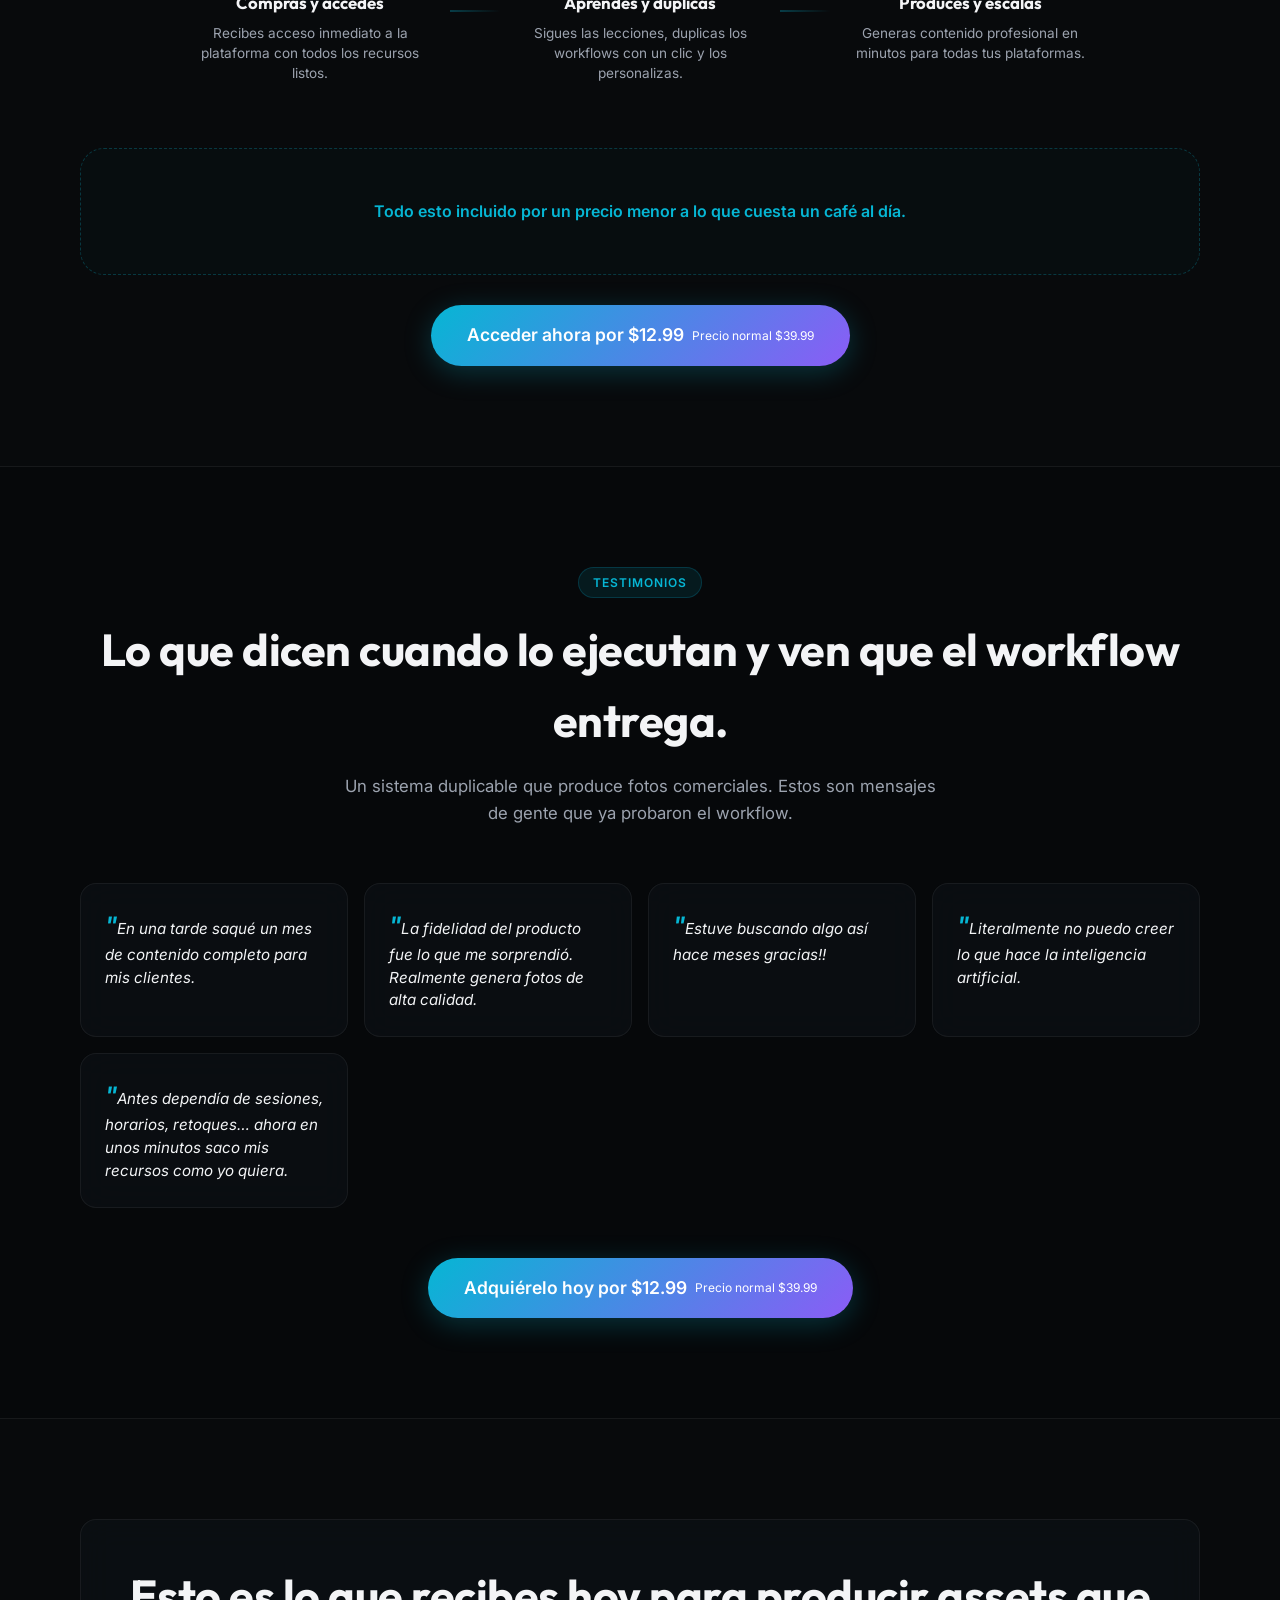
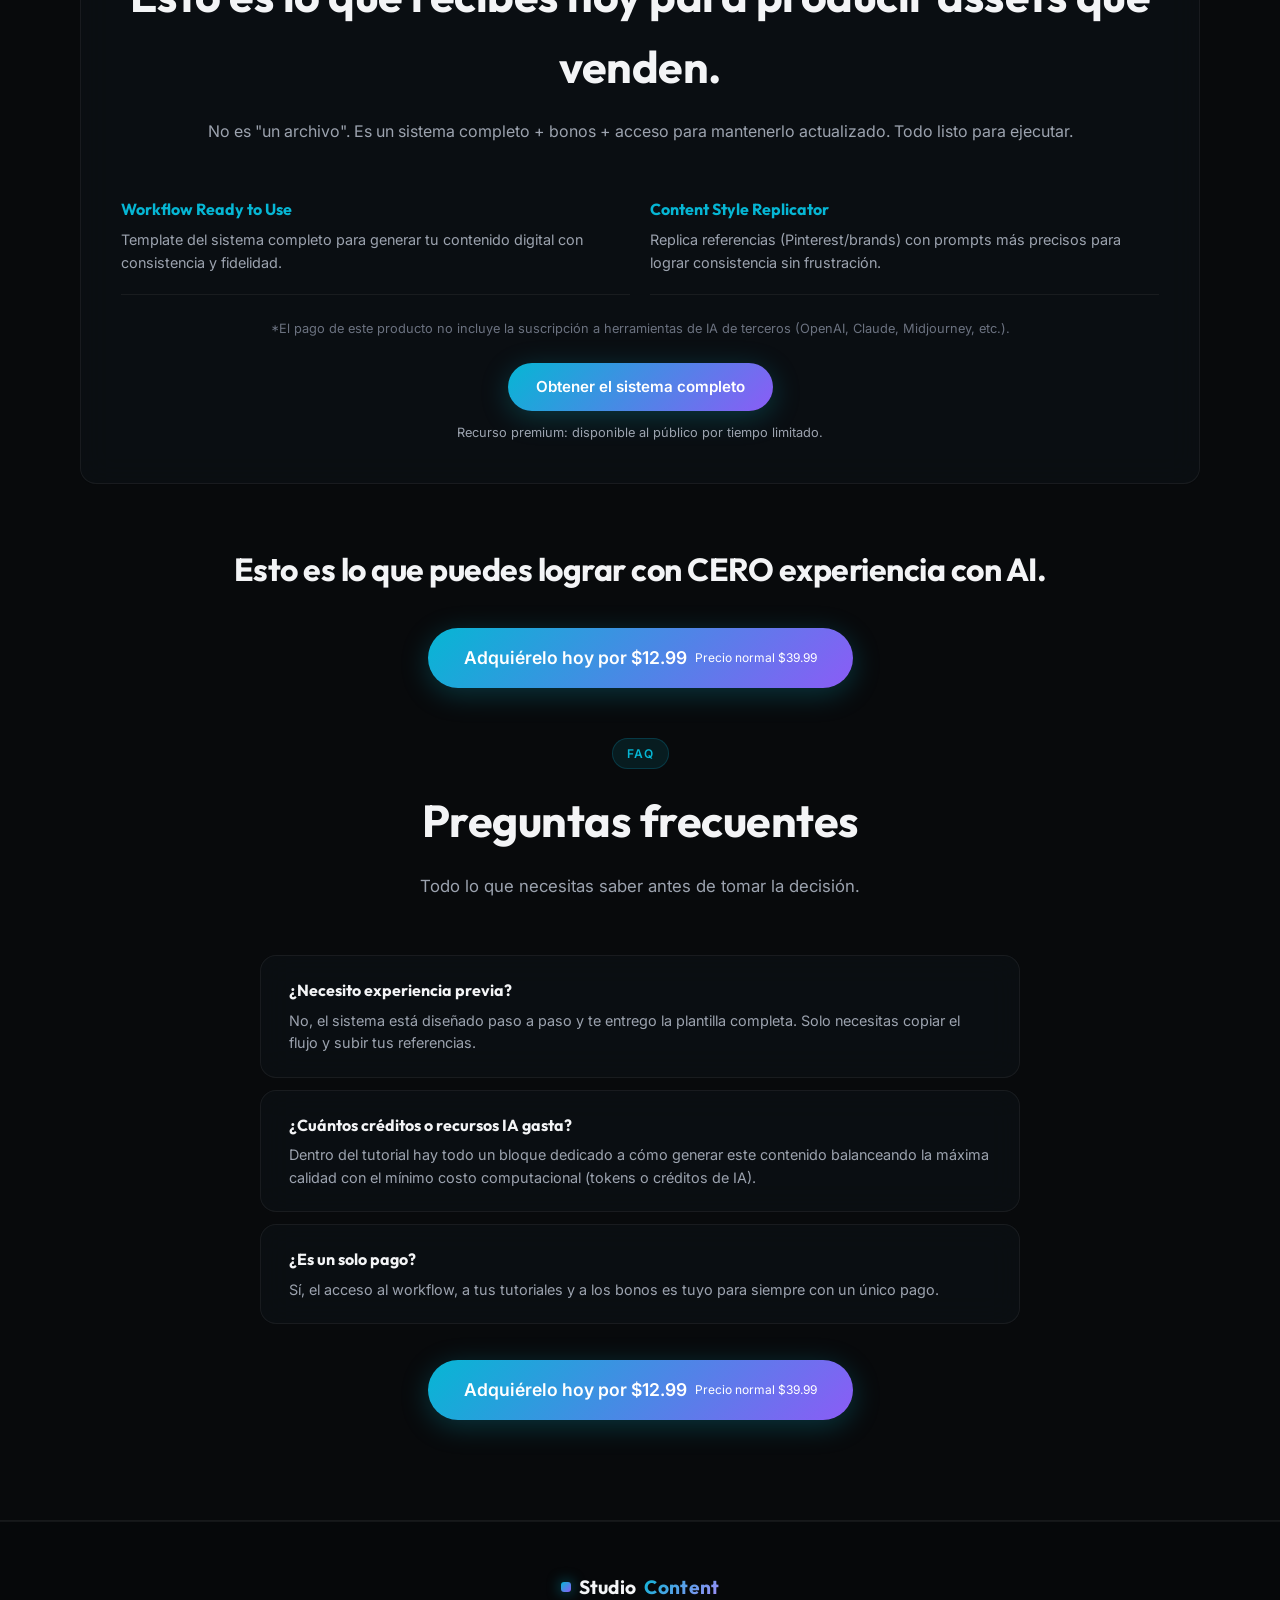
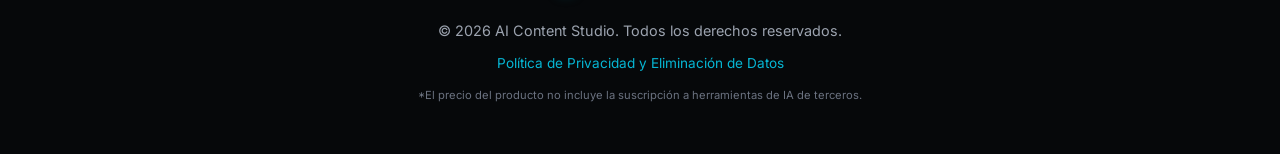
==== commit d7e2ff61: "feat: add AI subscription disclaimer in pricing card and footer" ====
--- a/index.html
+++ b/index.html
@@ -309,6 +309,7 @@
                     </ul>
                     <a href="https://studiocontent-2.myshopify.com/checkouts/cn/hWNBkks9FLQfvspWNMtIeaUk/es-cl" target="_blank" class="btn btn-primary btn-lg" style="width:100%;">Acceder ahora por $12.99<br><small style="font-size:0.75rem;font-weight:400">Precio normal $39.99 — Un solo pago</small></a>
                     <p style="font-size:0.8rem;margin-top:14px;color:var(--text-secondary);">Acceso inmediato · Sin suscripción</p>
+                    <p class="disclaimer-muted" style="margin-top:10px;">*No incluye suscripción a herramientas de IA de terceros.</p>
                 </div>
 
                 <!-- STEPS -->
@@ -449,6 +450,7 @@
             <p style="margin-top:8px;">
                 <a href="privacidad.html">Política de Privacidad y Eliminación de Datos</a>
             </p>
+            <p class="disclaimer-muted" style="margin-top:12px;font-size:0.7rem;">*El precio del producto no incluye la suscripción a herramientas de IA de terceros.</p>
         </div>
     </footer>
 
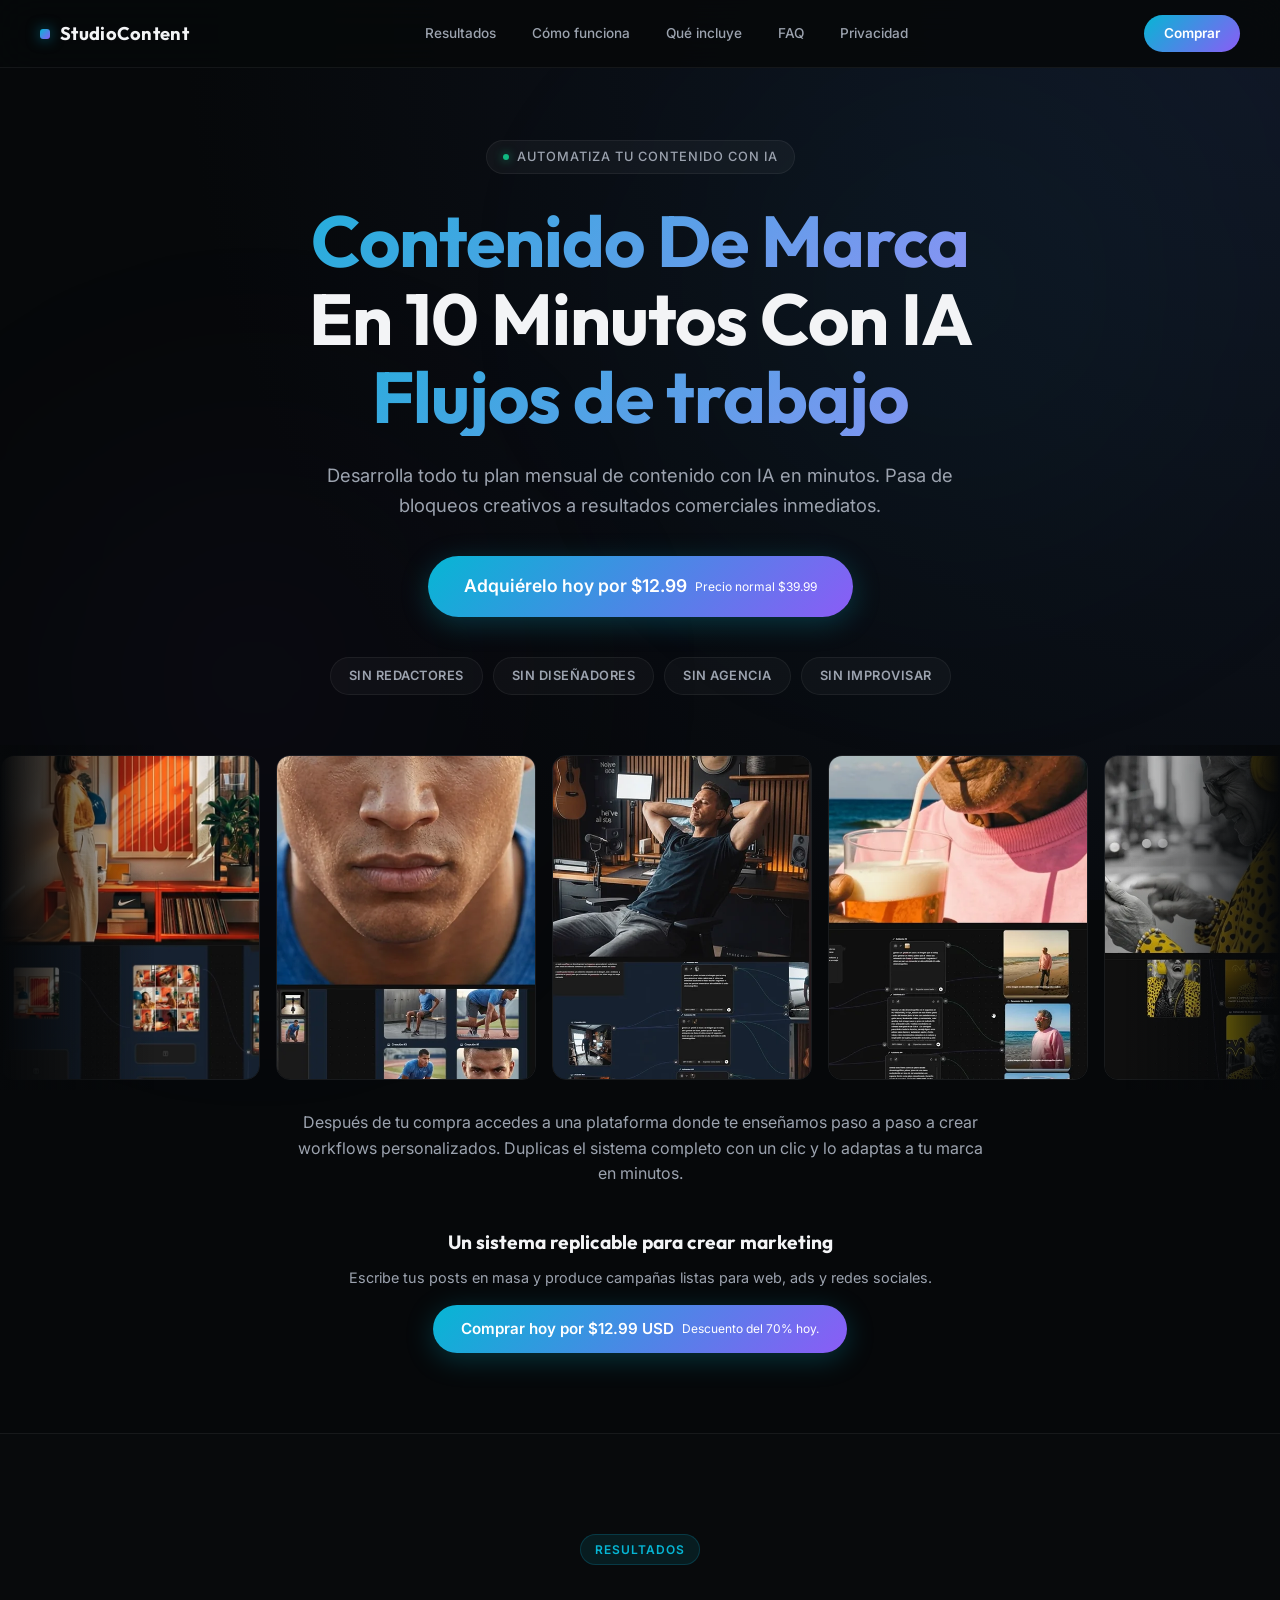
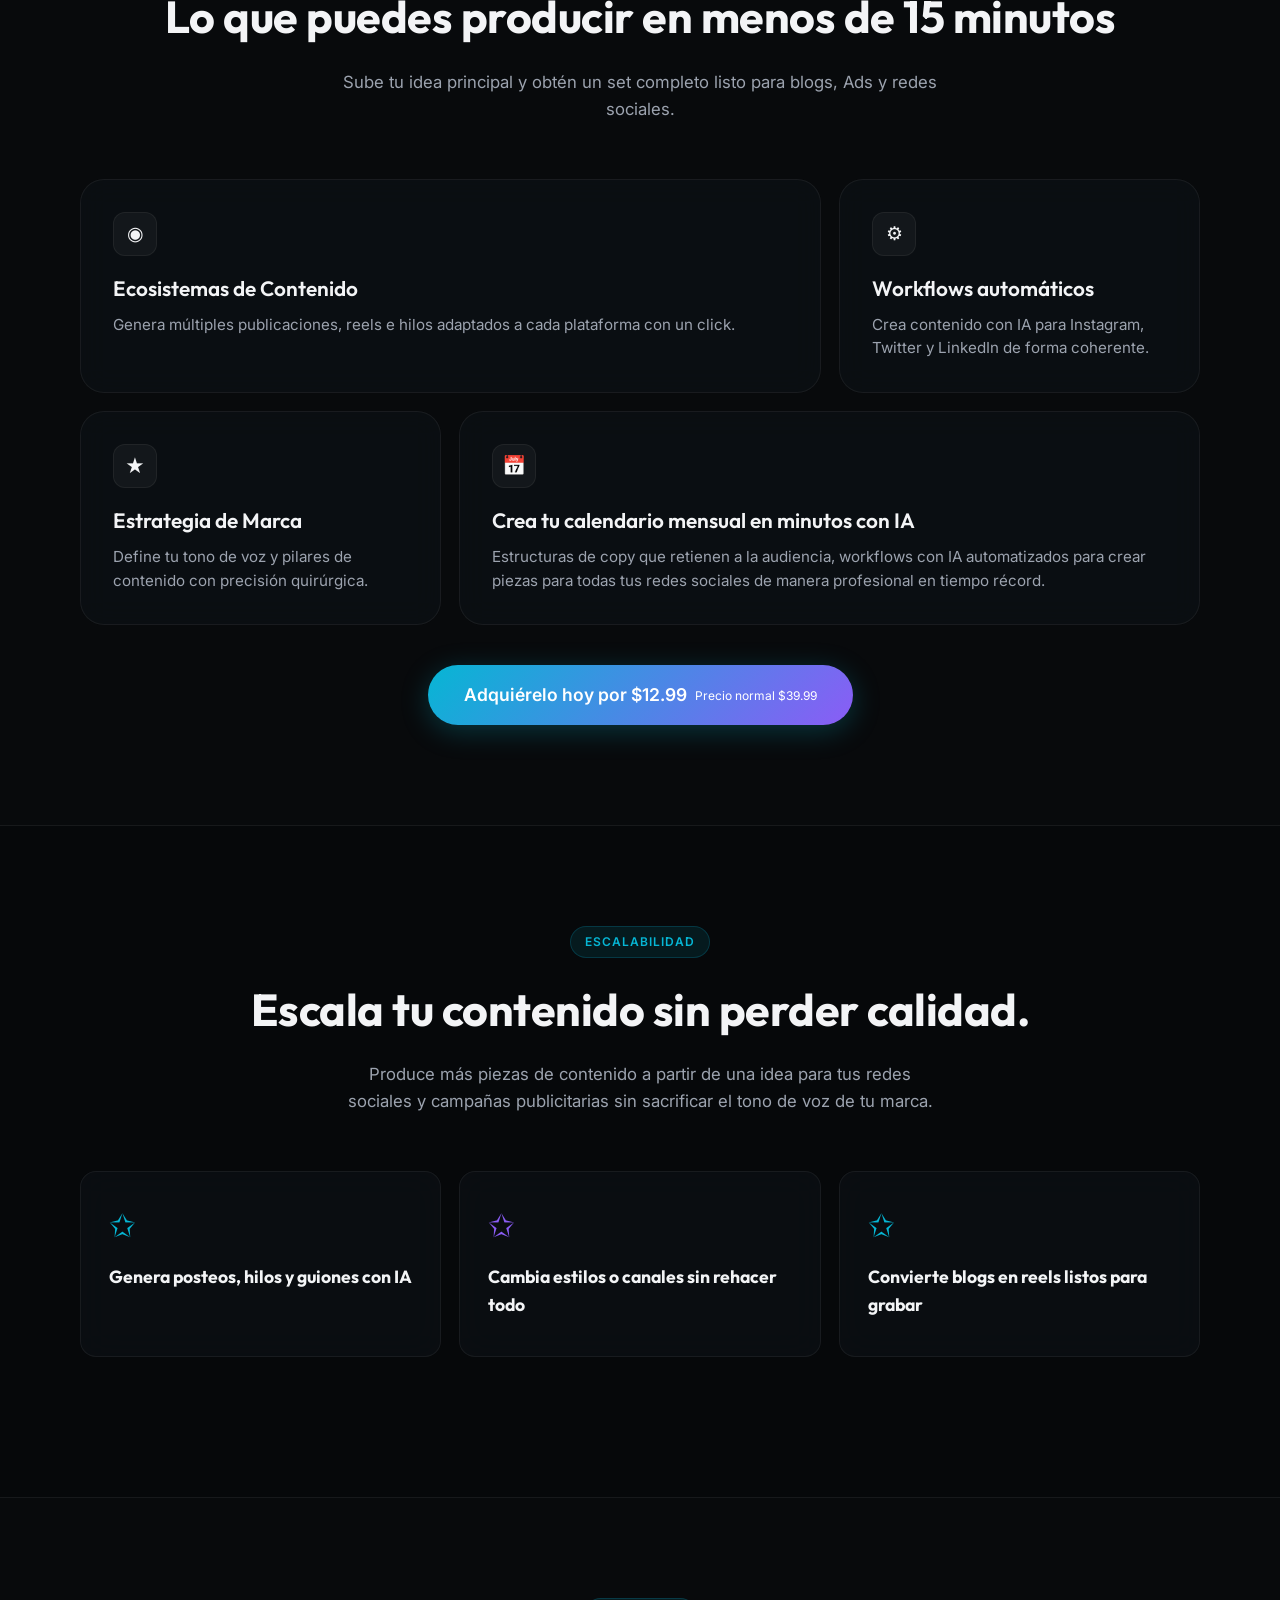
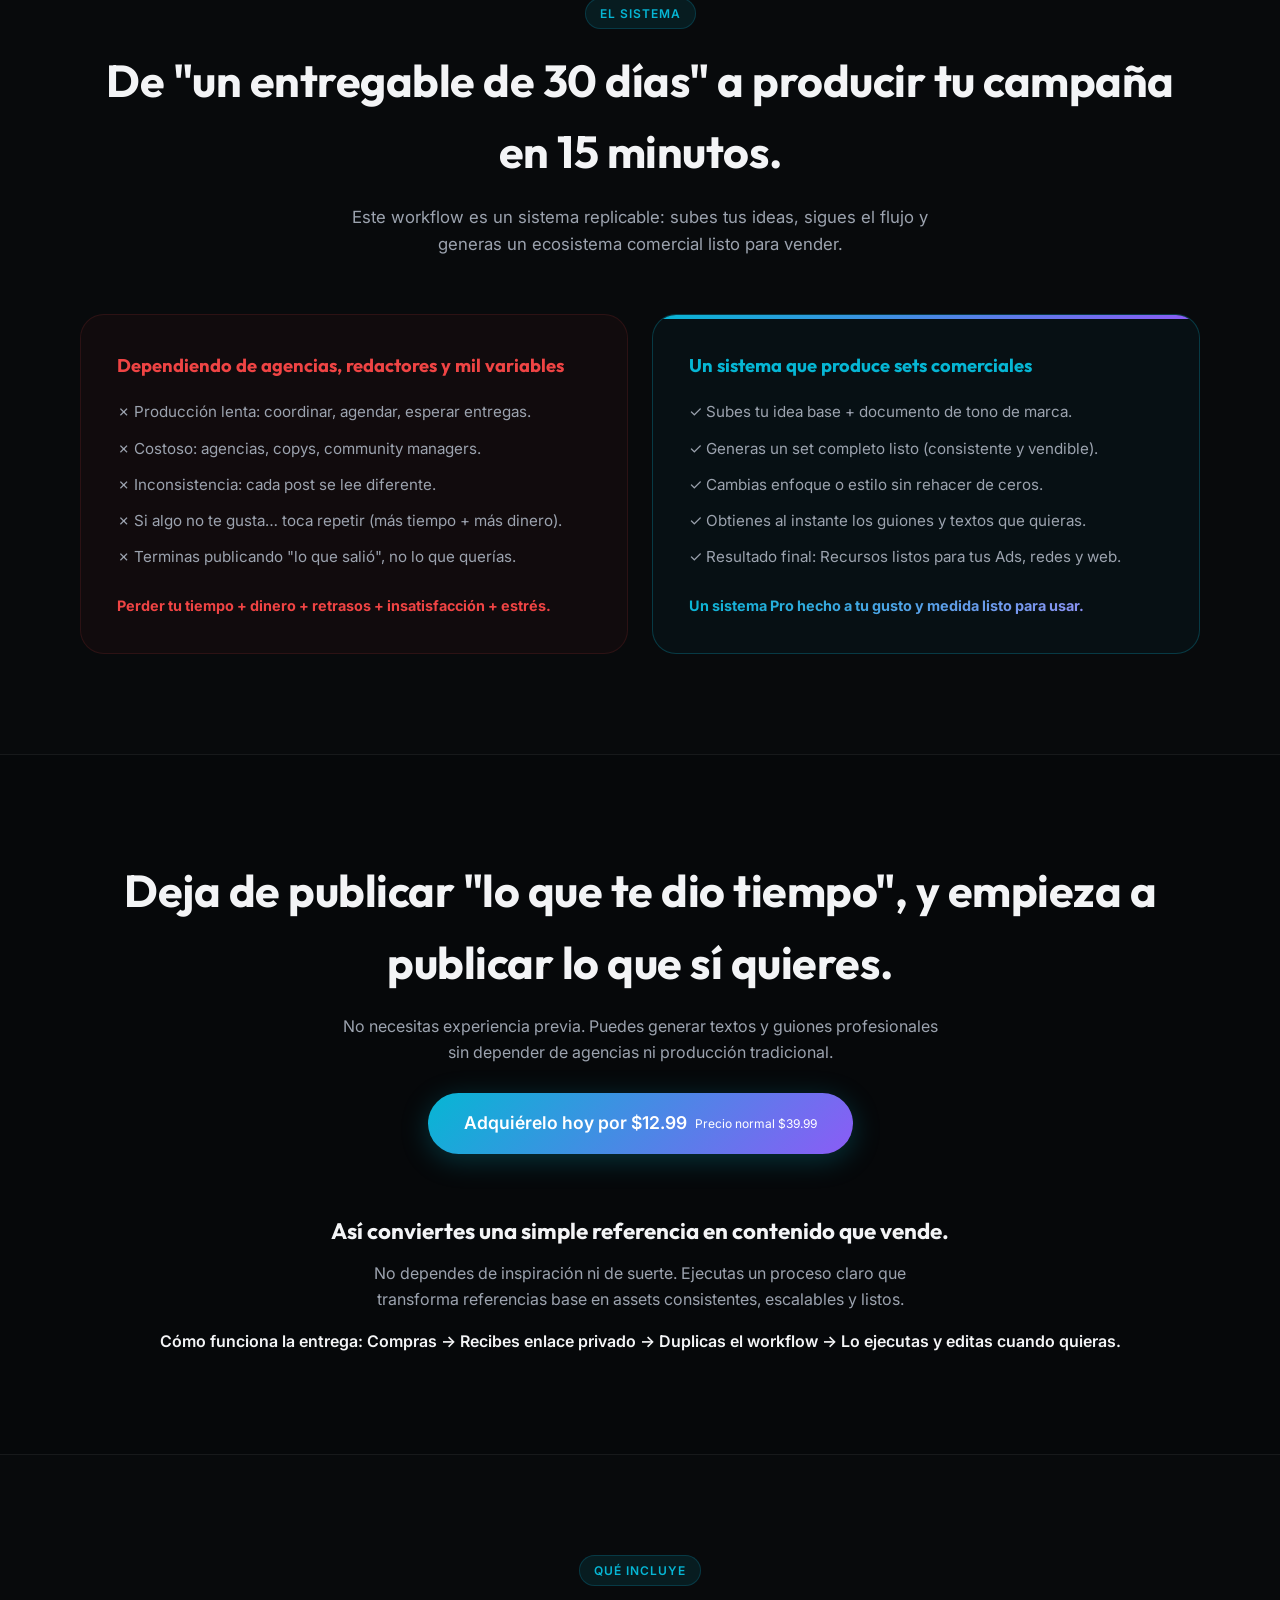
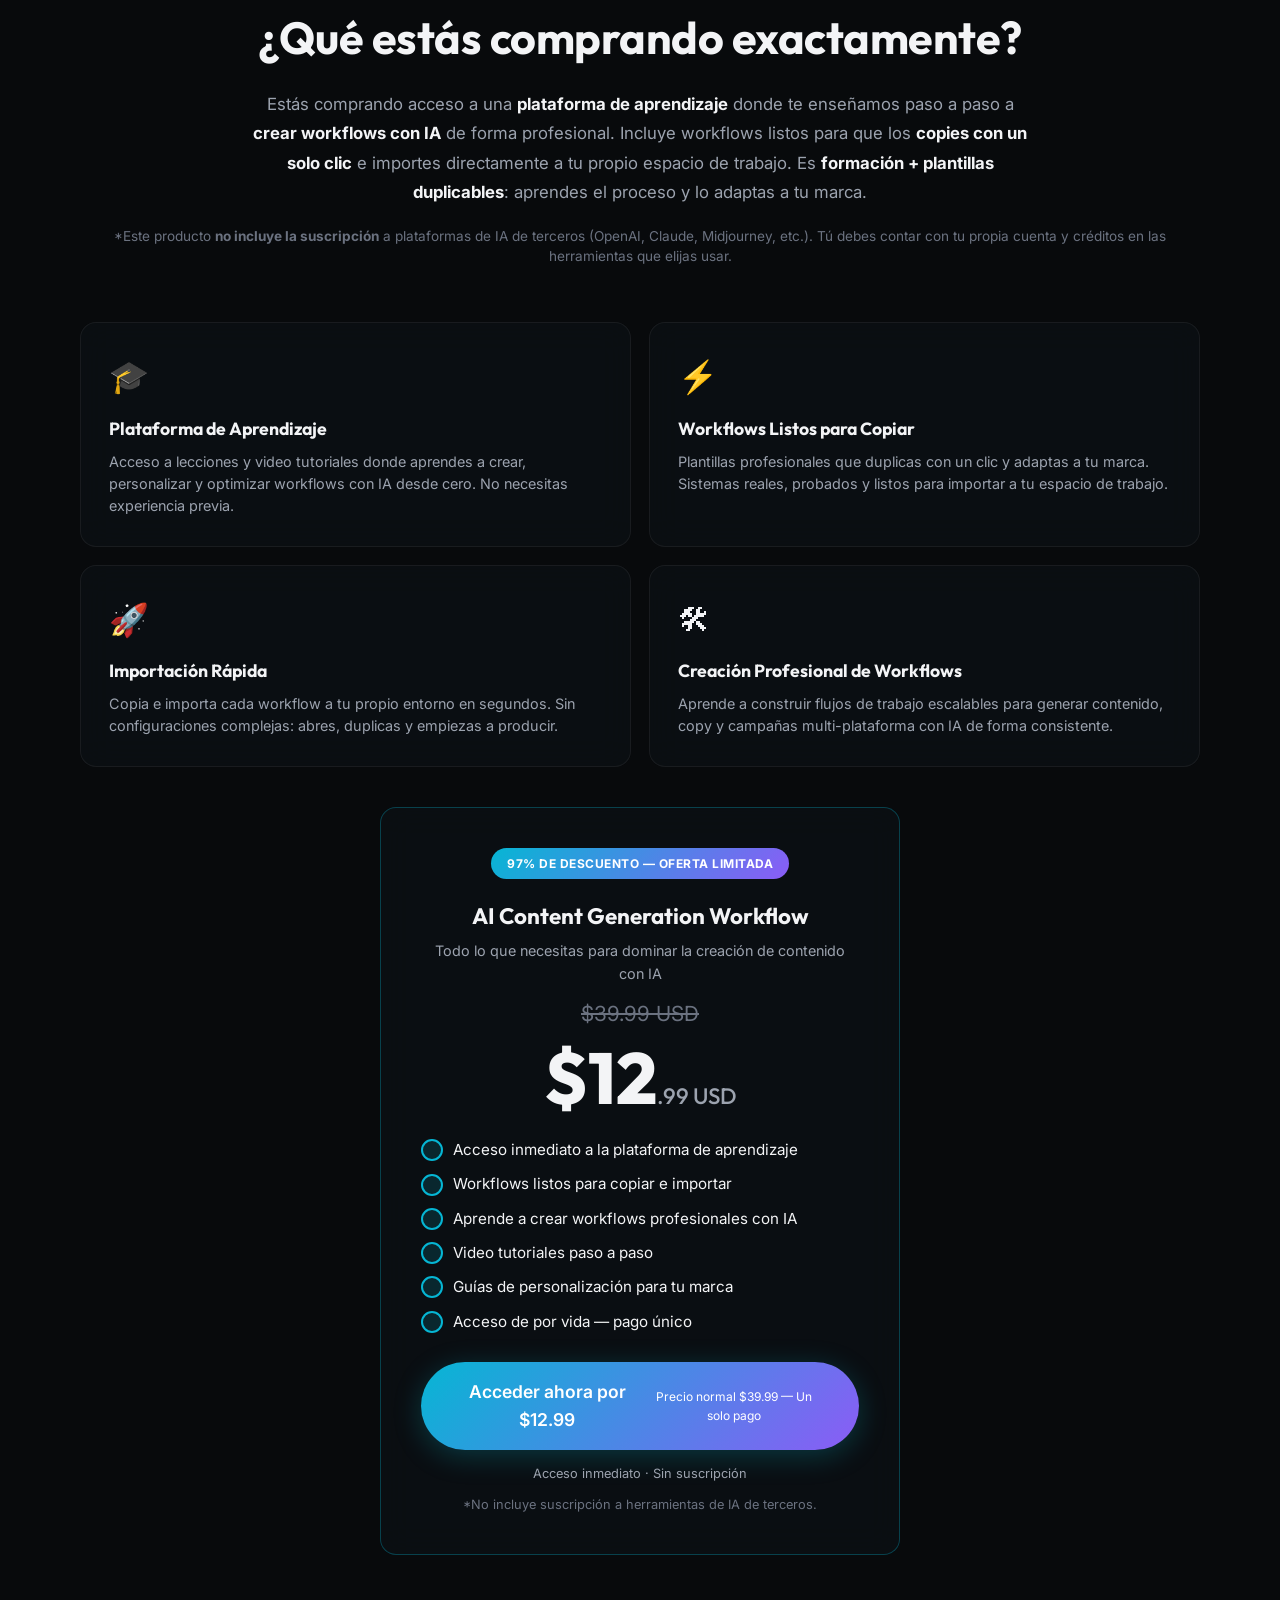
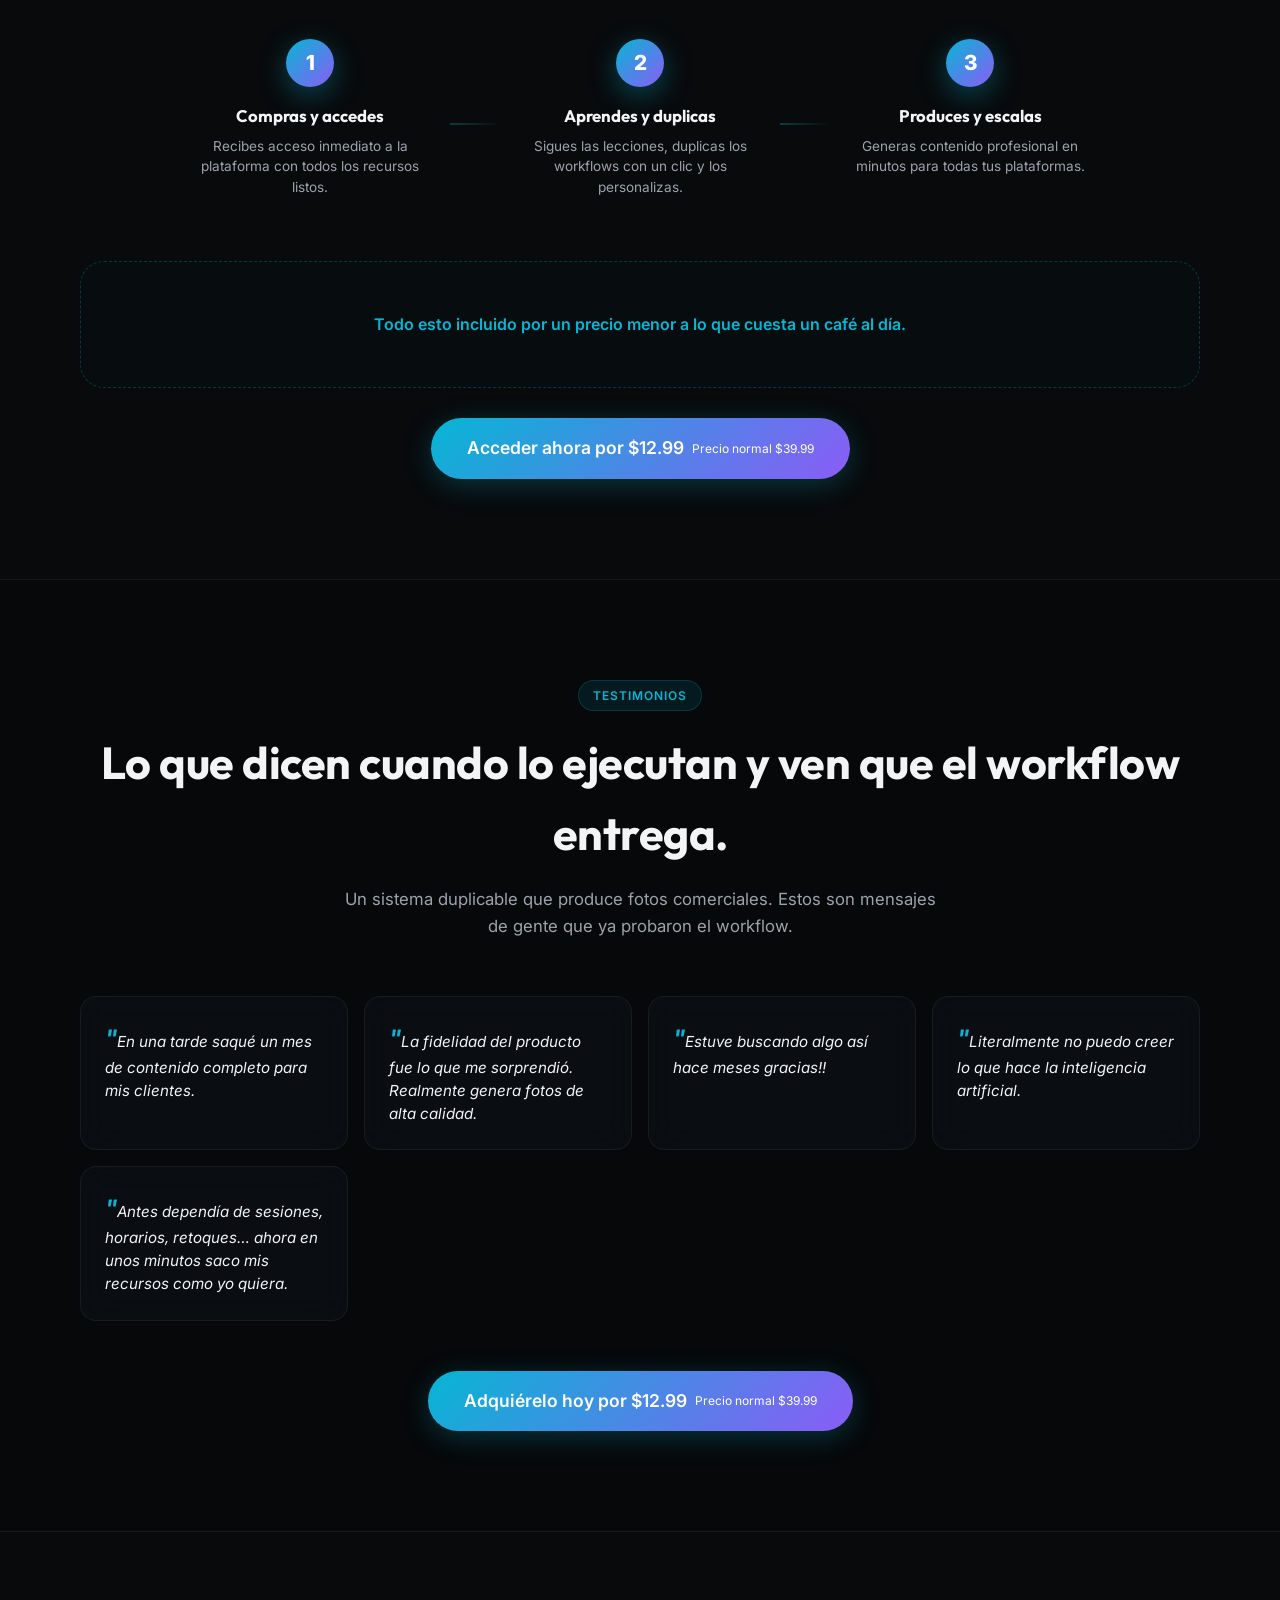
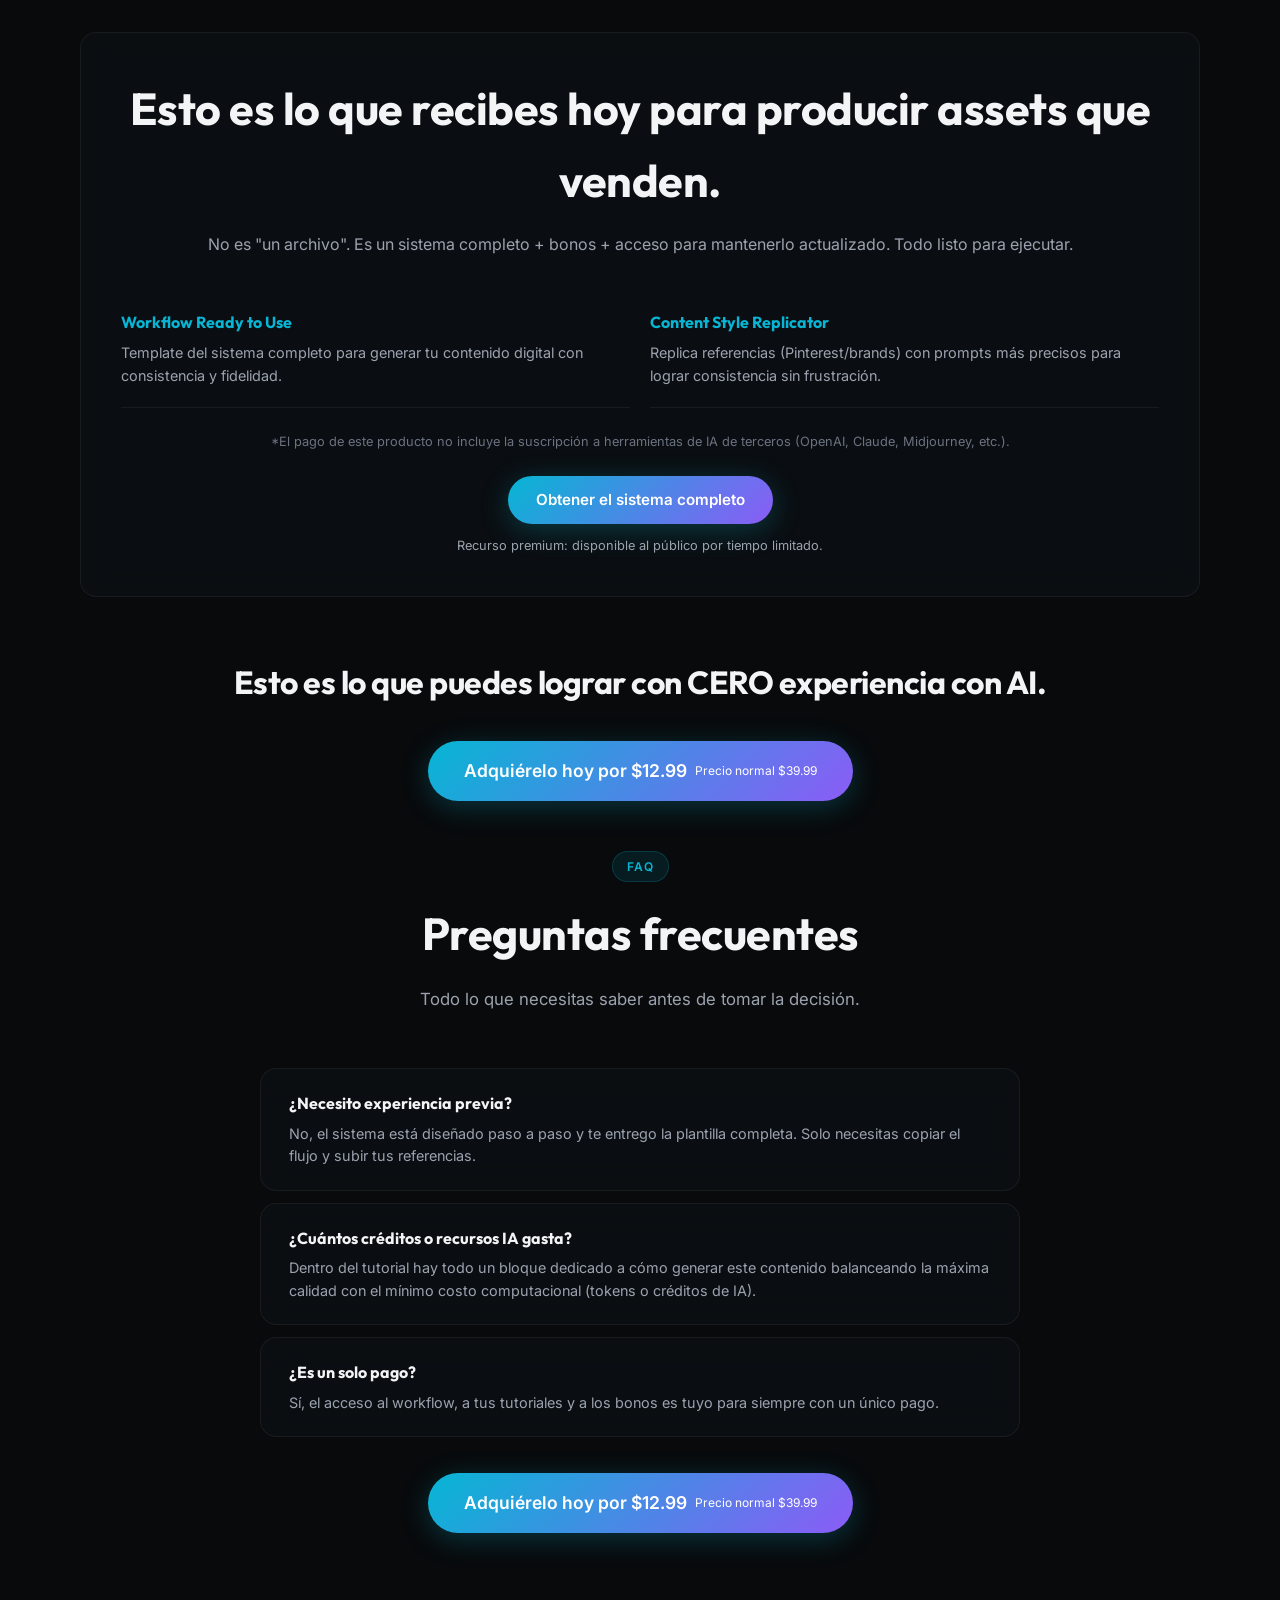
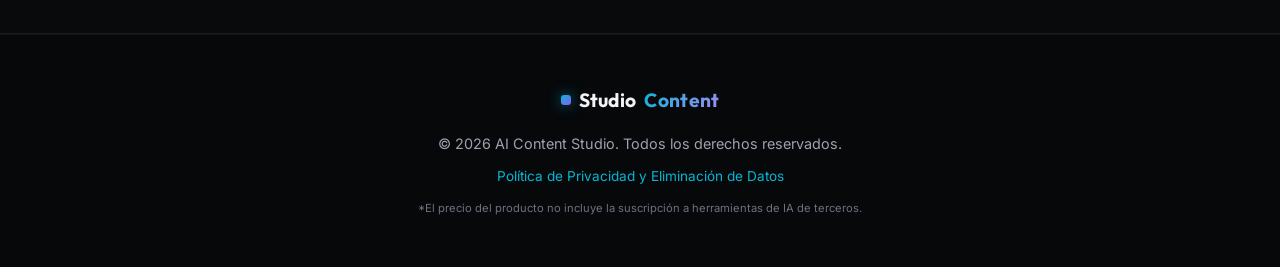
==== commit a087389f: "feat: clarify product is learning platform + copyable workflows, no AI subscription included" ====
--- a/index.html
+++ b/index.html
@@ -261,11 +261,13 @@
                 <div class="section-header">
                     <div class="section-tag">Qué incluye</div>
                     <h2 class="section-title">¿Qué estás comprando exactamente?</h2>
-                    <p style="color:var(--text-secondary);max-width:750px;margin:0 auto;font-size:1.05rem;line-height:1.7;">
-                        Acceso a una <strong style="color:var(--text-primary);">plataforma completa</strong> donde te enseñamos a crear
-                        <strong style="color:var(--text-primary);">workflows personalizados</strong> desde cero.
-                        Incluye workflows listos para <strong style="color:var(--text-primary);">duplicar con un clic</strong>
-                        y empezar a producir contenido profesional en minutos.
+                    <p style="color:var(--text-secondary);max-width:780px;margin:0 auto;font-size:1.05rem;line-height:1.75;">
+                        Estás comprando acceso a una <strong style="color:var(--text-primary);">plataforma de aprendizaje</strong> donde te enseñamos paso a paso a <strong style="color:var(--text-primary);">crear workflows con IA</strong> de forma profesional.
+                        Incluye workflows listos para que los <strong style="color:var(--text-primary);">copies con un solo clic</strong> e importes directamente a tu propio espacio de trabajo.
+                        Es <strong style="color:var(--text-primary);">formación + plantillas duplicables</strong>: aprendes el proceso y lo adaptas a tu marca.
+                    </p>
+                    <p class="disclaimer-muted" style="margin-top:18px;font-size:0.85rem;">
+                        *Este producto <strong>no incluye la suscripción</strong> a plataformas de IA de terceros (OpenAI, Claude, Midjourney, etc.). Tú debes contar con tu propia cuenta y créditos en las herramientas que elijas usar.
                     </p>
                 </div>
 
@@ -273,22 +275,22 @@
                     <div class="glass value-card">
                         <div class="icon">&#127891;</div>
                         <h4>Plataforma de Aprendizaje</h4>
-                        <p>Acceso a lecciones paso a paso donde aprendes a crear y personalizar tus propios workflows con IA. No necesitas experiencia previa.</p>
+                        <p>Acceso a lecciones y video tutoriales donde aprendes a crear, personalizar y optimizar workflows con IA desde cero. No necesitas experiencia previa.</p>
                     </div>
                     <div class="glass value-card">
                         <div class="icon">&#9889;</div>
-                        <h4>Workflows Listos para Duplicar</h4>
-                        <p>Sistemas completos que copias con un clic a tu cuenta. Sin configurar nada. Abres, duplicas y empiezas a producir.</p>
-                    </div>
-                    <div class="glass value-card">
-                        <div class="icon">&#127919;</div>
-                        <h4>Contenido UGC para Redes</h4>
-                        <p>Te enseñamos cómo generar guiones y piezas de contenido estilo UGC que realmente conecten en TikTok e Instagram.</p>
-                    </div>
-                    <div class="glass value-card">
-                        <div class="icon">&#128241;</div>
-                        <h4>Campañas Multi-plataforma</h4>
-                        <p>Convierte tus ideas en un calendario mensual listo. Crea posteos, hilos y carruseles para todas tus redes sociales en tiempo récord.</p>
+                        <h4>Workflows Listos para Copiar</h4>
+                        <p>Plantillas profesionales que duplicas con un clic y adaptas a tu marca. Sistemas reales, probados y listos para importar a tu espacio de trabajo.</p>
+                    </div>
+                    <div class="glass value-card">
+                        <div class="icon">&#128640;</div>
+                        <h4>Importación Rápida</h4>
+                        <p>Copia e importa cada workflow a tu propio entorno en segundos. Sin configuraciones complejas: abres, duplicas y empiezas a producir.</p>
+                    </div>
+                    <div class="glass value-card">
+                        <div class="icon">&#128736;</div>
+                        <h4>Creación Profesional de Workflows</h4>
+                        <p>Aprende a construir flujos de trabajo escalables para generar contenido, copy y campañas multi-plataforma con IA de forma consistente.</p>
                     </div>
                 </div>
 
@@ -301,8 +303,8 @@
                     <div class="price">$12<small>.99 USD</small></div>
                     <ul class="features-list">
                         <li>Acceso inmediato a la plataforma de aprendizaje</li>
-                        <li>Workflows listos para duplicar con 1 clic</li>
-                        <li>Aprende a crear workflows personalizados</li>
+                        <li>Workflows listos para copiar e importar</li>
+                        <li>Aprende a crear workflows profesionales con IA</li>
                         <li>Video tutoriales paso a paso</li>
                         <li>Guías de personalización para tu marca</li>
                         <li>Acceso de por vida — pago único</li>
@@ -429,13 +431,13 @@
             </div>
             <ul class="modal-features">
                 <li>Acceso inmediato a la plataforma de aprendizaje</li>
-                <li>Workflows listos para duplicar</li>
-                <li>Video tutoriales paso a paso</li>
+                <li>Workflows listos para copiar e importar</li>
+                <li>Aprende a crear workflows profesionales con IA</li>
                 <li>Acceso de por vida — pago único</li>
             </ul>
             <a id="modal-checkout" href="https://studiocontent-2.myshopify.com/checkouts/cn/hWNBkks9FLQfvspWNMtIeaUk/es-cl" target="_blank" class="btn btn-primary btn-lg modal-cta">Ir al checkout</a>
             <p class="modal-note">Pago seguro vía Shopify · Acceso inmediato</p>
-            <p class="modal-disclaimer">*El precio no incluye la suscripción a herramientas de IA de terceros (OpenAI, Claude, etc.).</p>
+            <p class="modal-disclaimer">*El precio no incluye la suscripción a herramientas de IA de terceros (OpenAI, Claude, etc.). Debes contar con tu propia cuenta.</p>
         </div>
     </div>
 </main>
